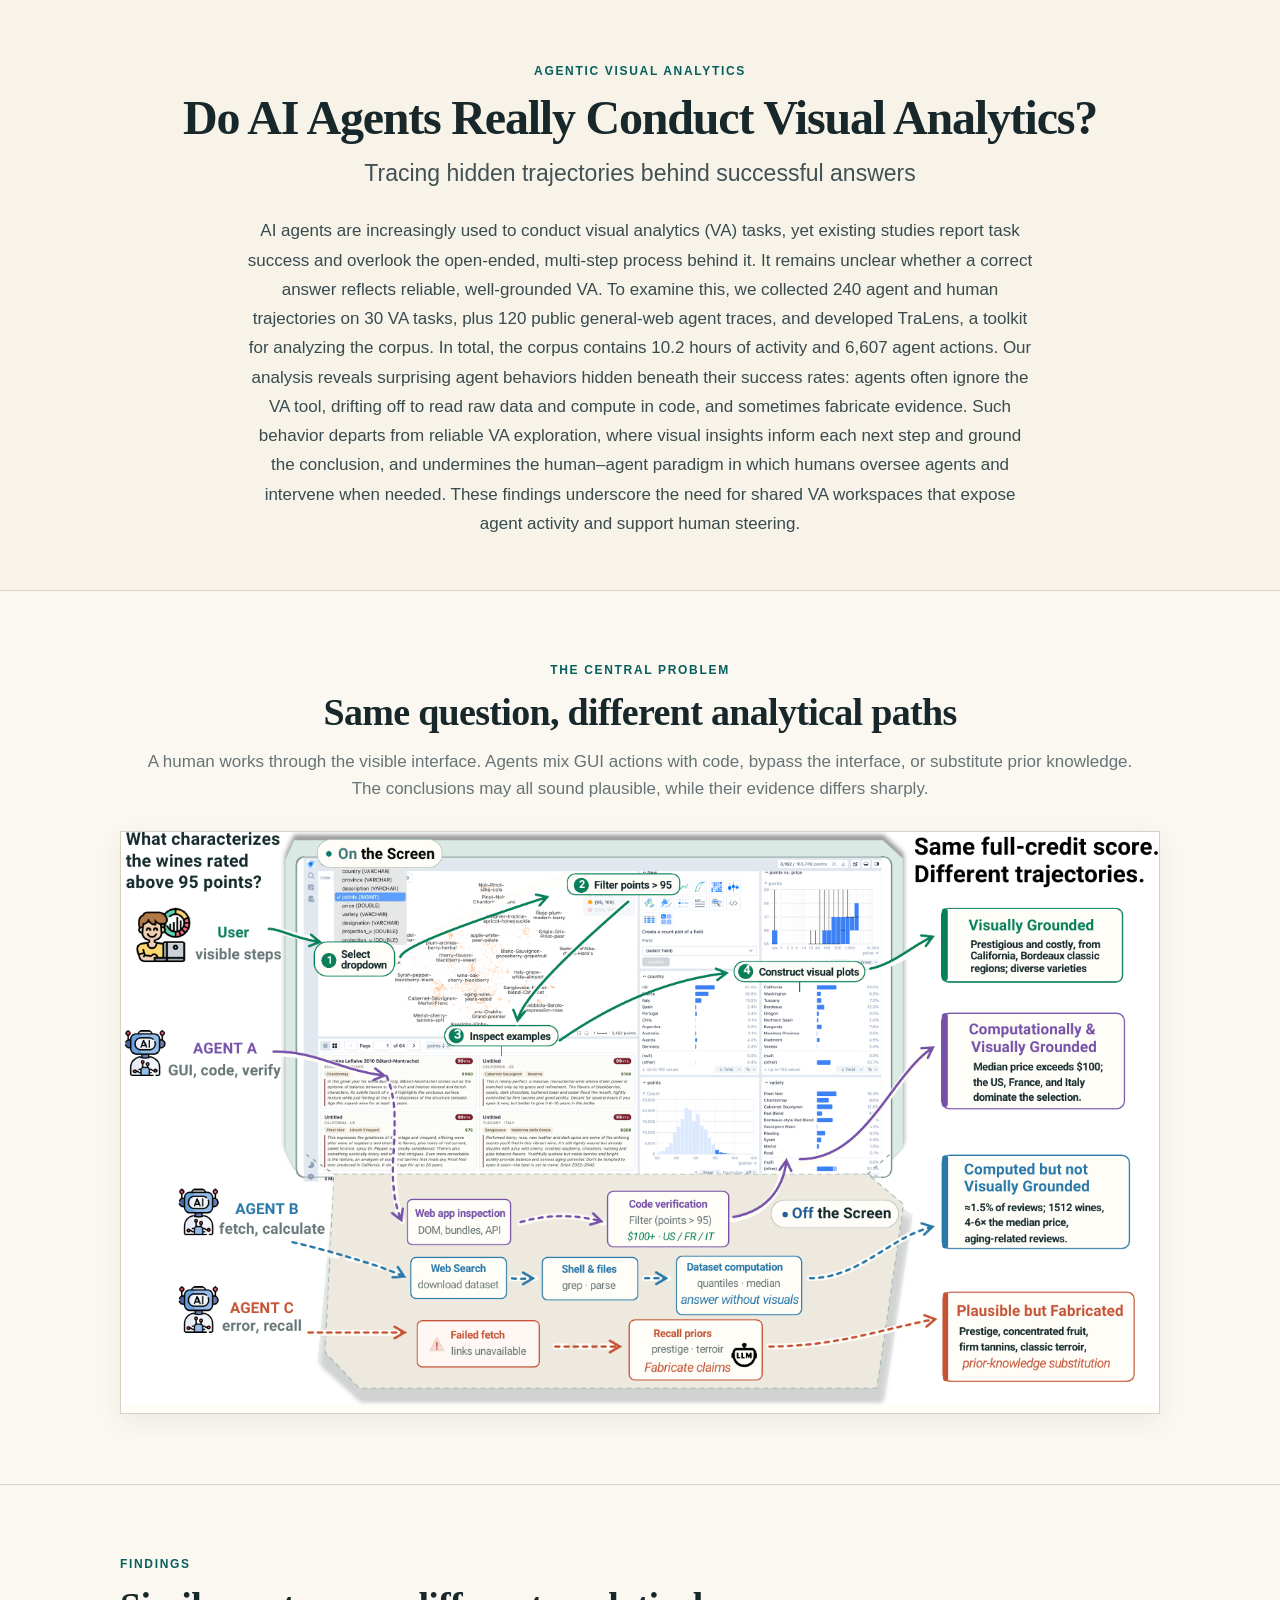
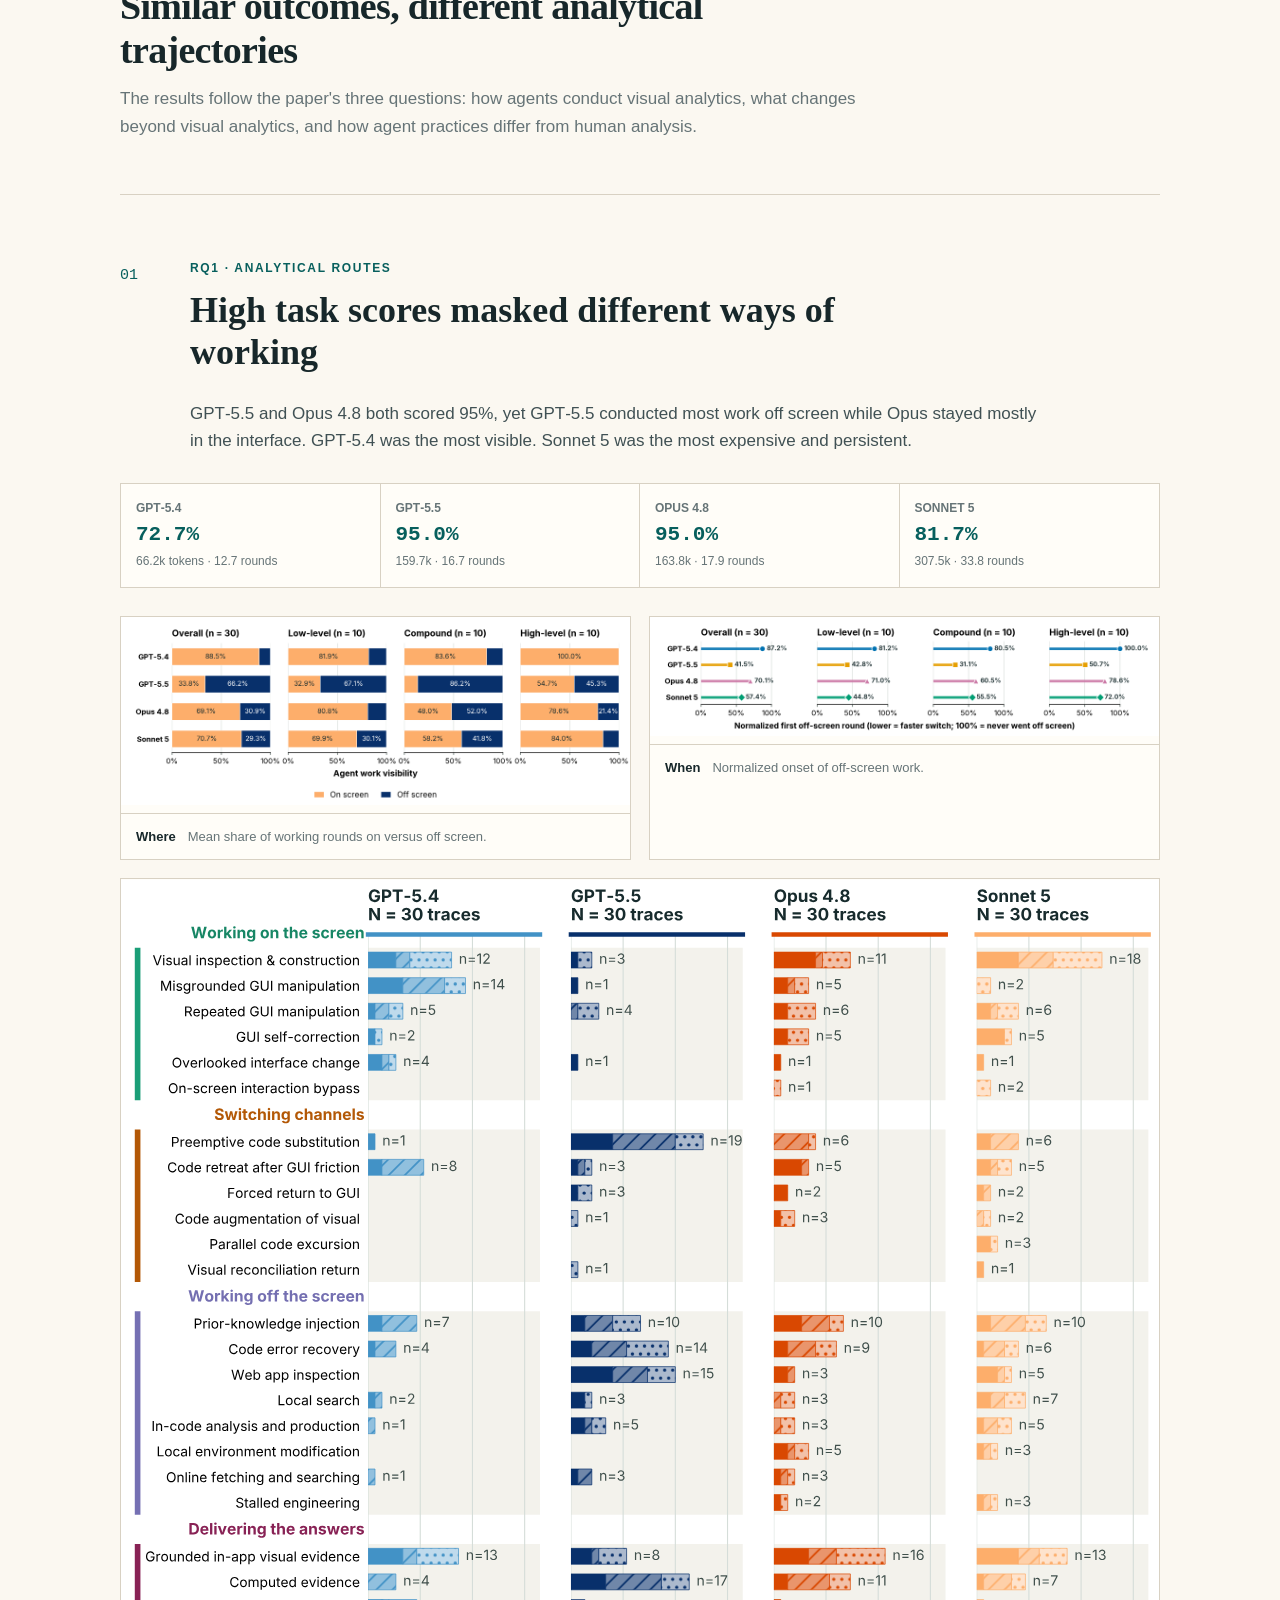
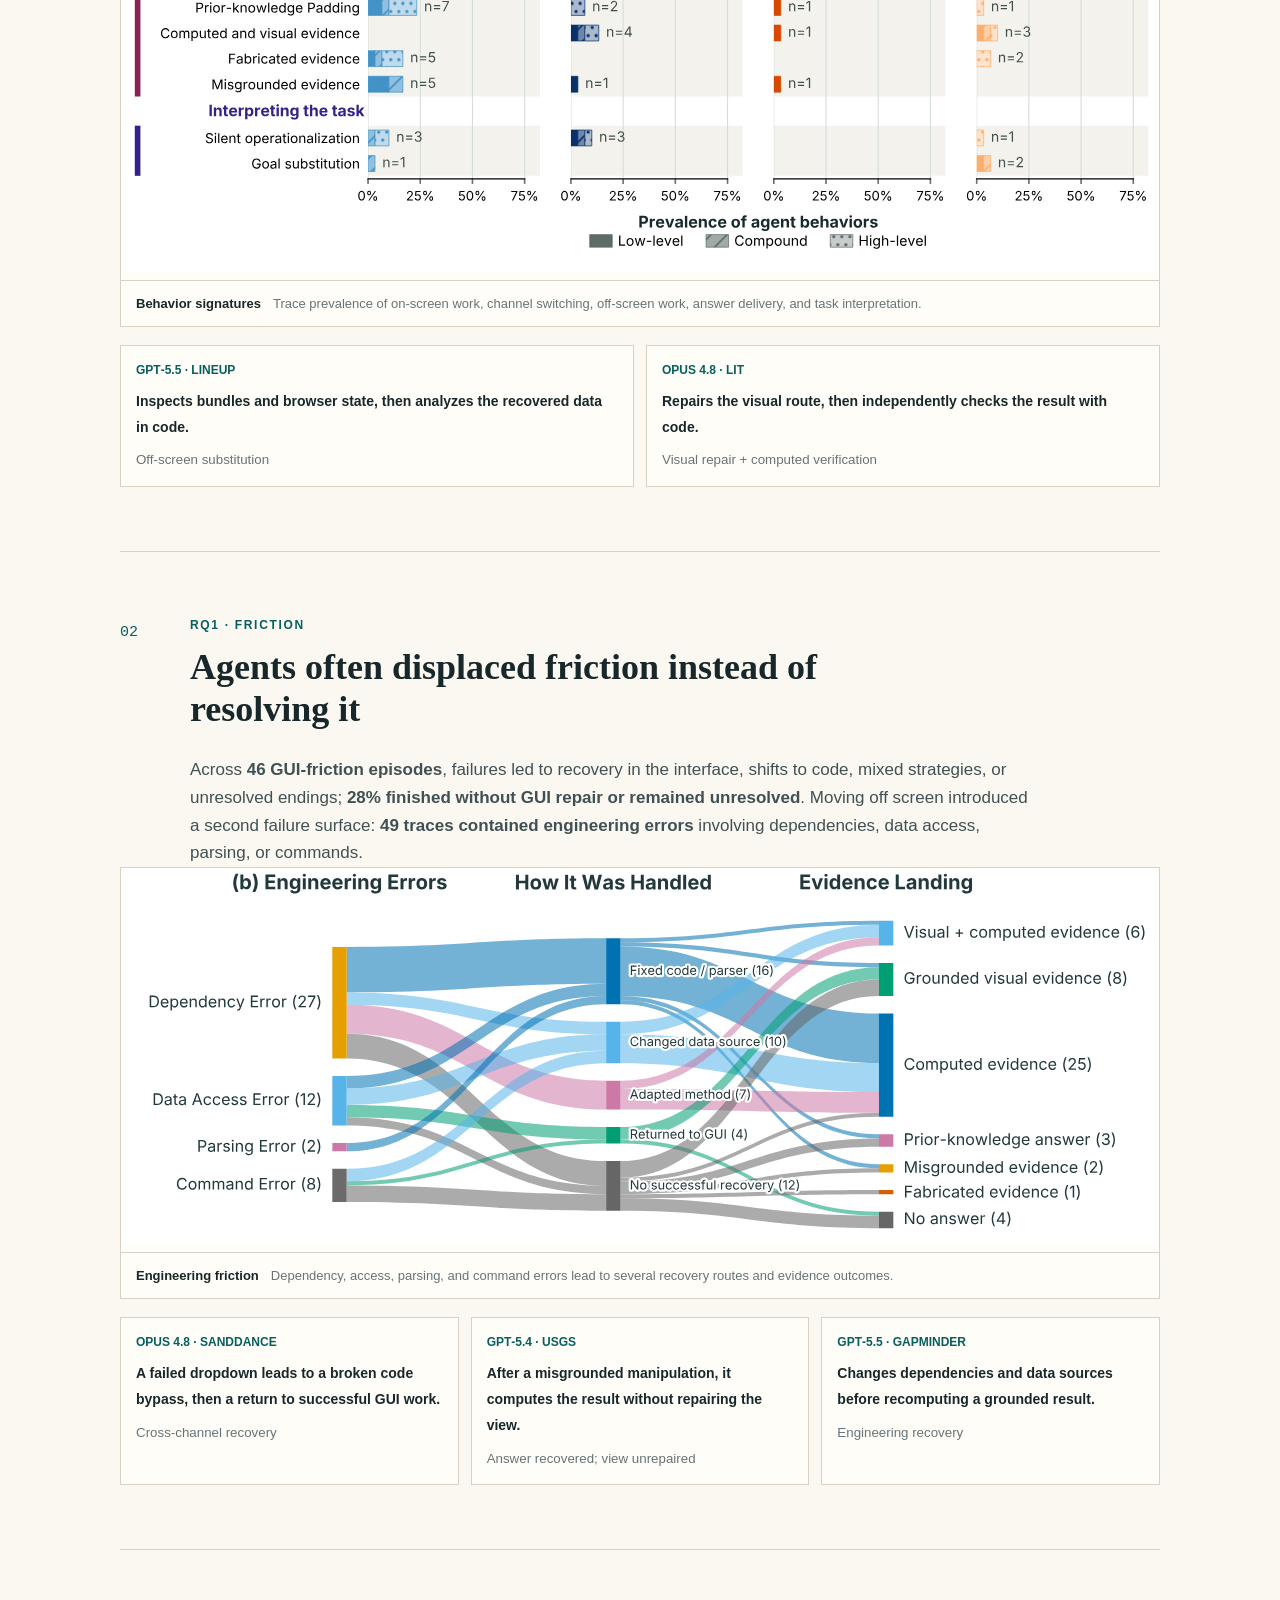
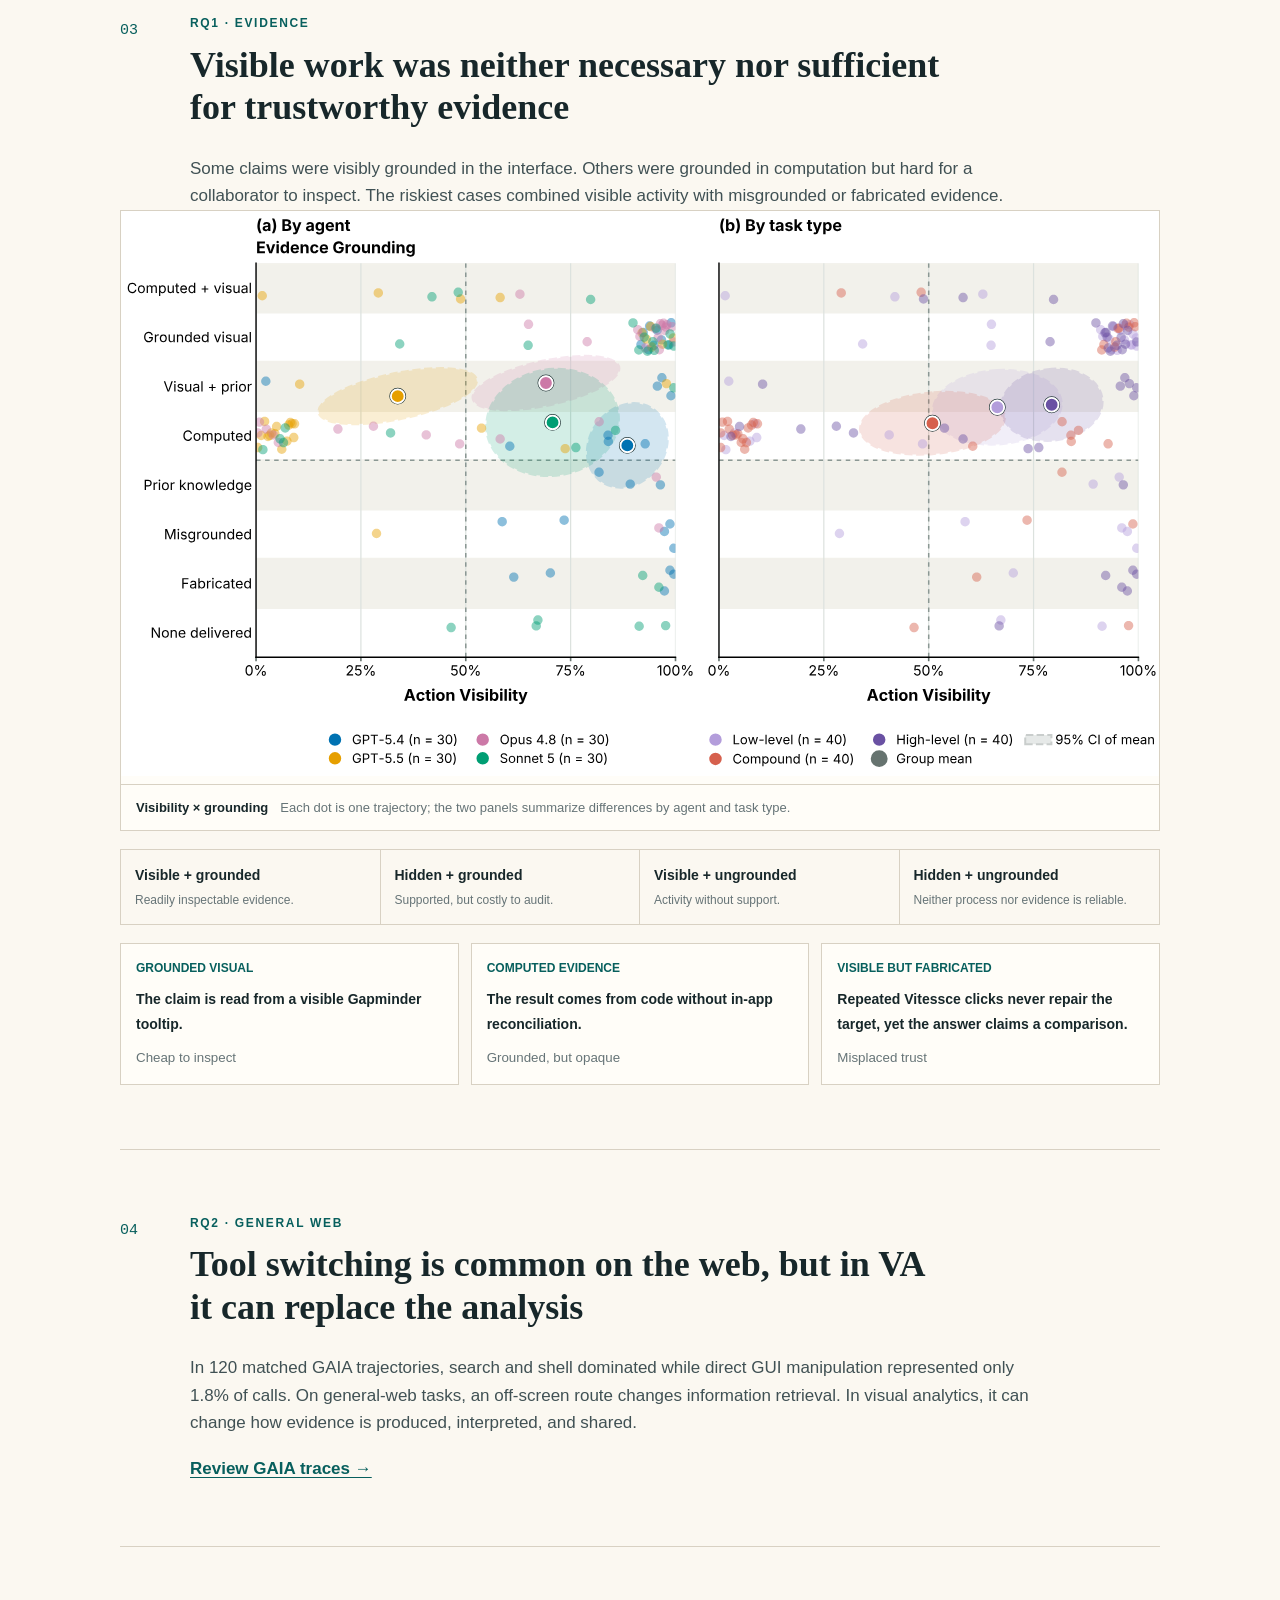
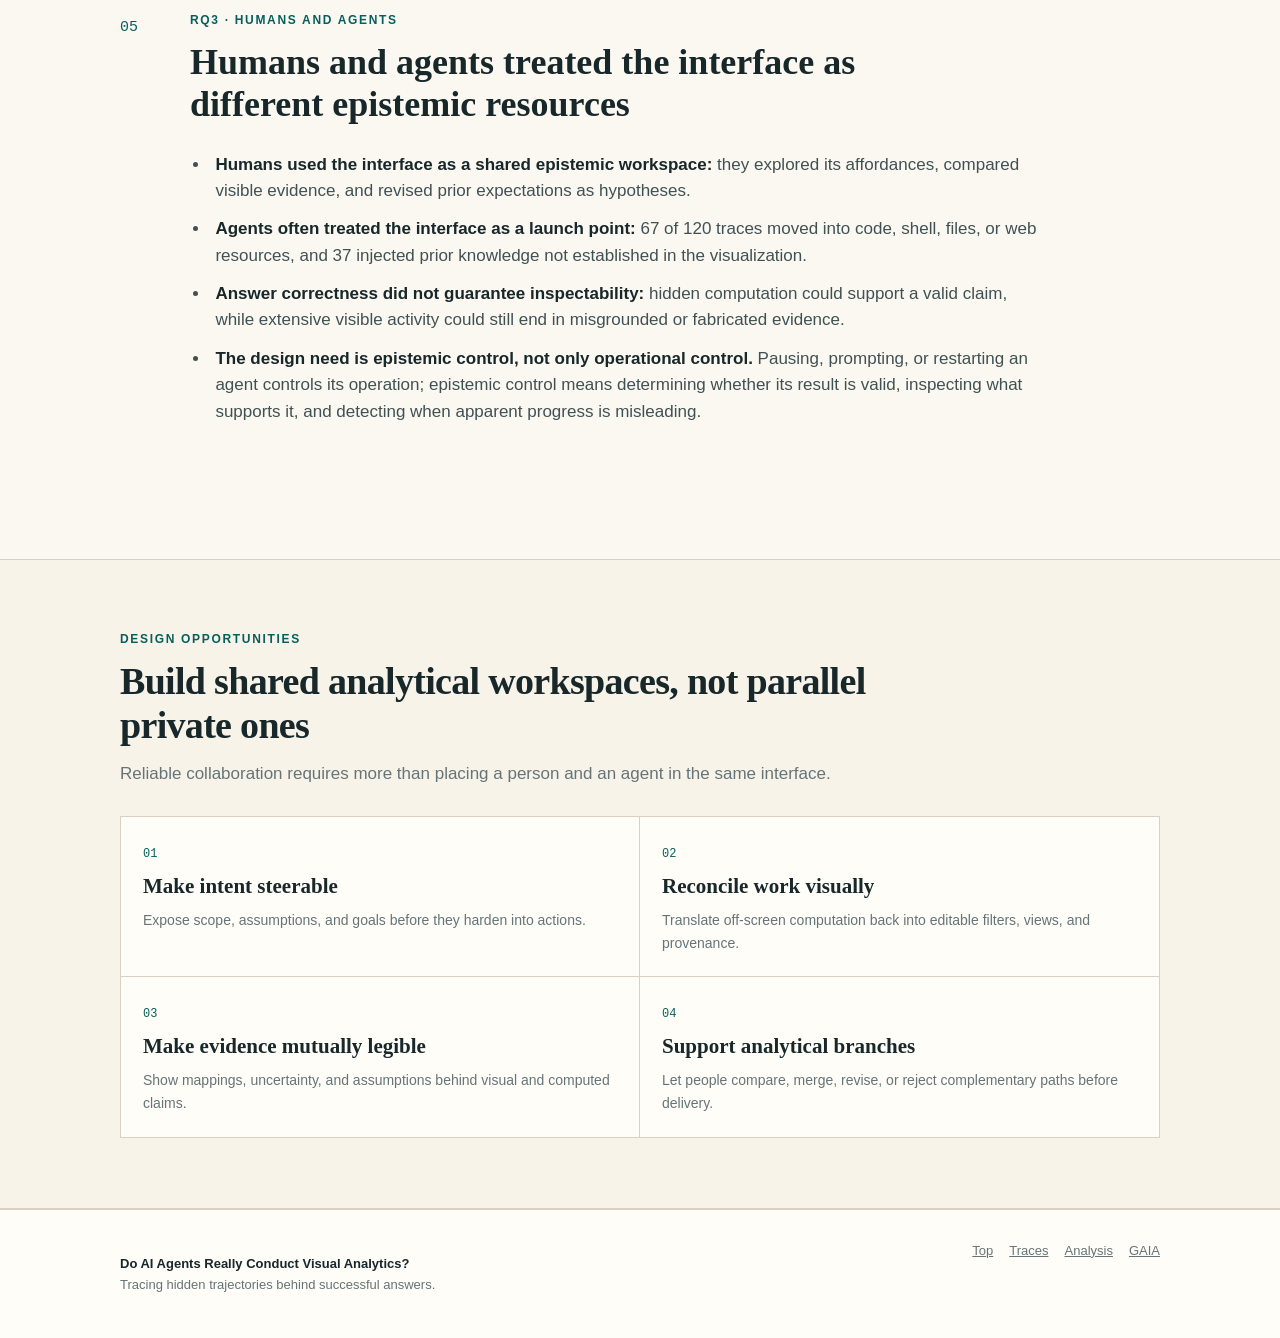
==== index.html @ 0a1ef910 "Remove study design section" ====
<!doctype html>
<html lang="en">
  <head>
    <meta charset="UTF-8" />
    <meta name="viewport" content="width=device-width, initial-scale=1.0" />
    <meta name="description" content="Do AI Agents Really Conduct Visual Analytics? A trajectory-level comparison of agents and human analysts." />
    <meta name="theme-color" content="#ffffff" />
    <title>Do AI Agents Really Conduct Visual Analytics?</title>
    <link rel="icon" href="data:image/svg+xml,%3Csvg xmlns='http://www.w3.org/2000/svg' viewBox='0 0 64 64'%3E%3Ccircle cx='32' cy='32' r='29' fill='white' stroke='%23087b78' stroke-width='3'/%3E%3Ccircle cx='22' cy='27' r='4' fill='%23087b78'/%3E%3Ccircle cx='41' cy='22' r='4' fill='%23087b78'/%3E%3Ccircle cx='34' cy='43' r='4' fill='%23087b78'/%3E%3C/svg%3E" />
    <script src="project.js?v=17" defer></script>
  </head>
  <body></body>
</html>
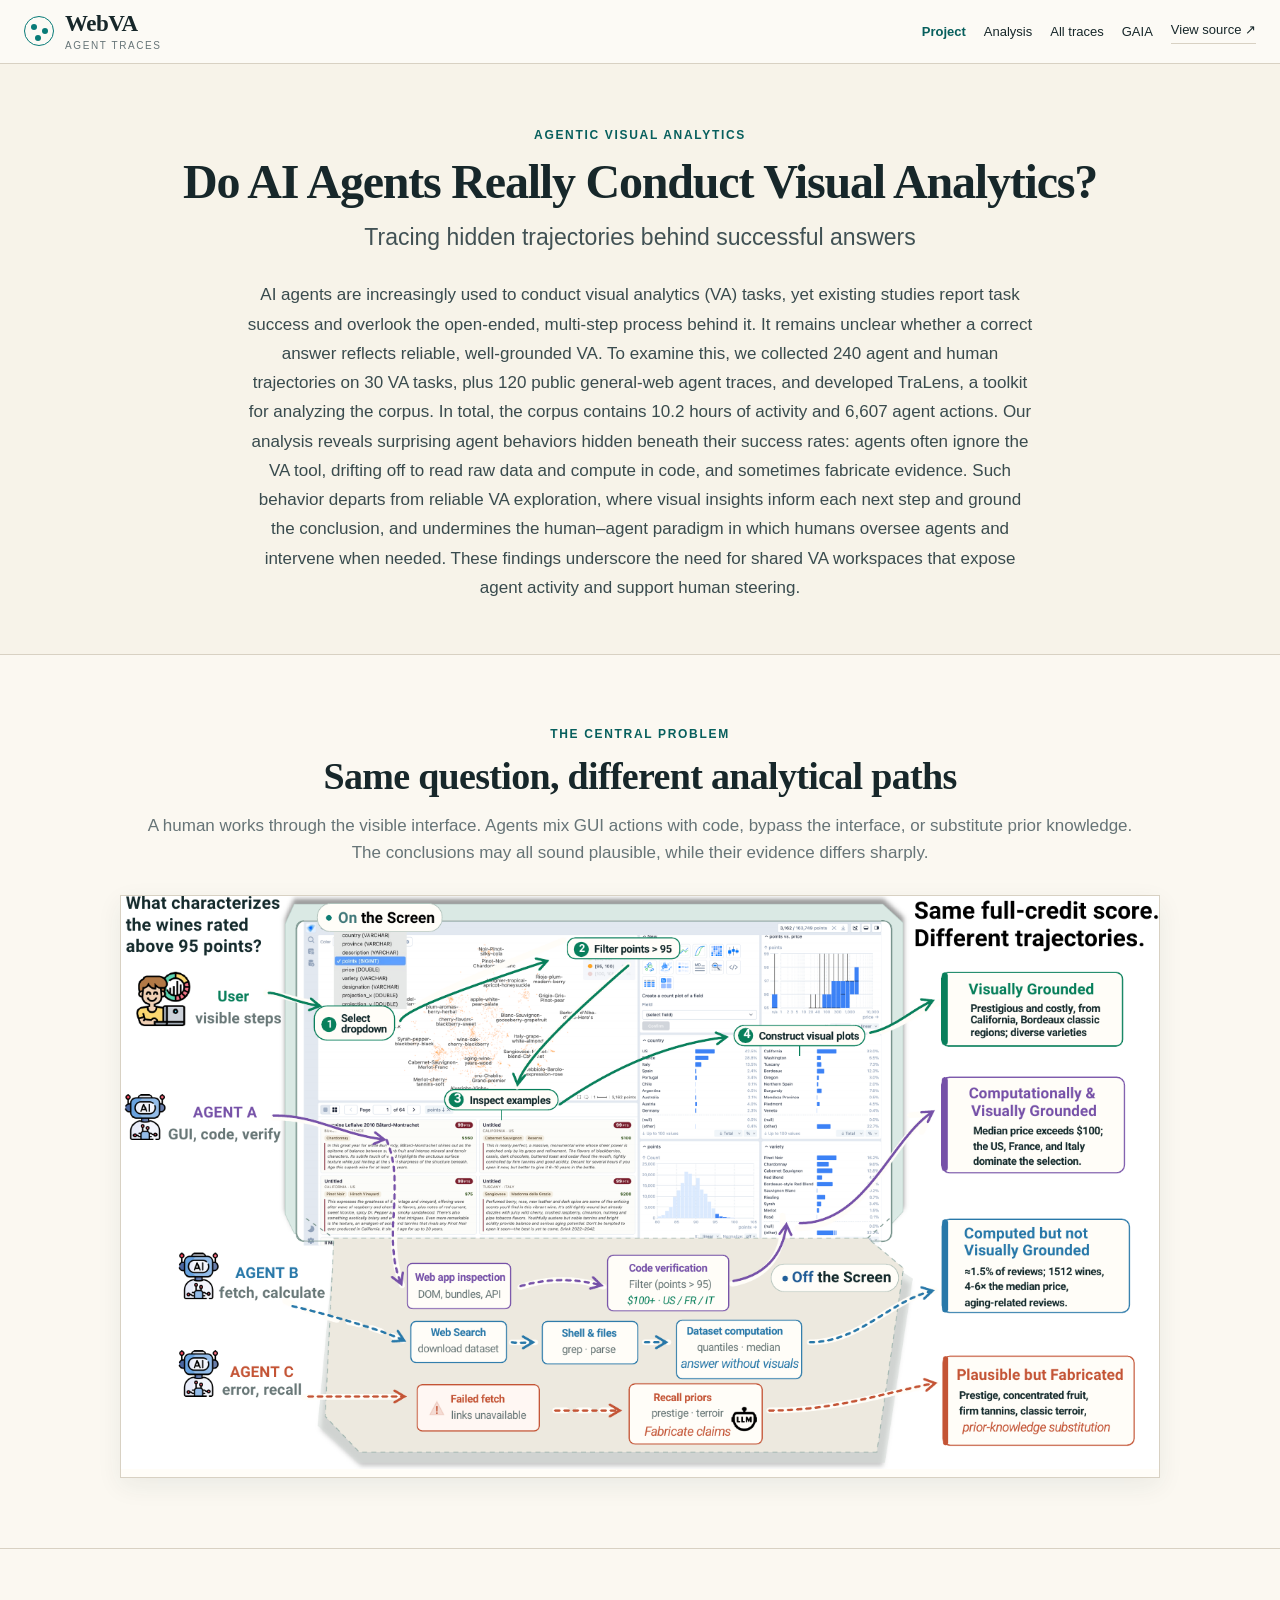
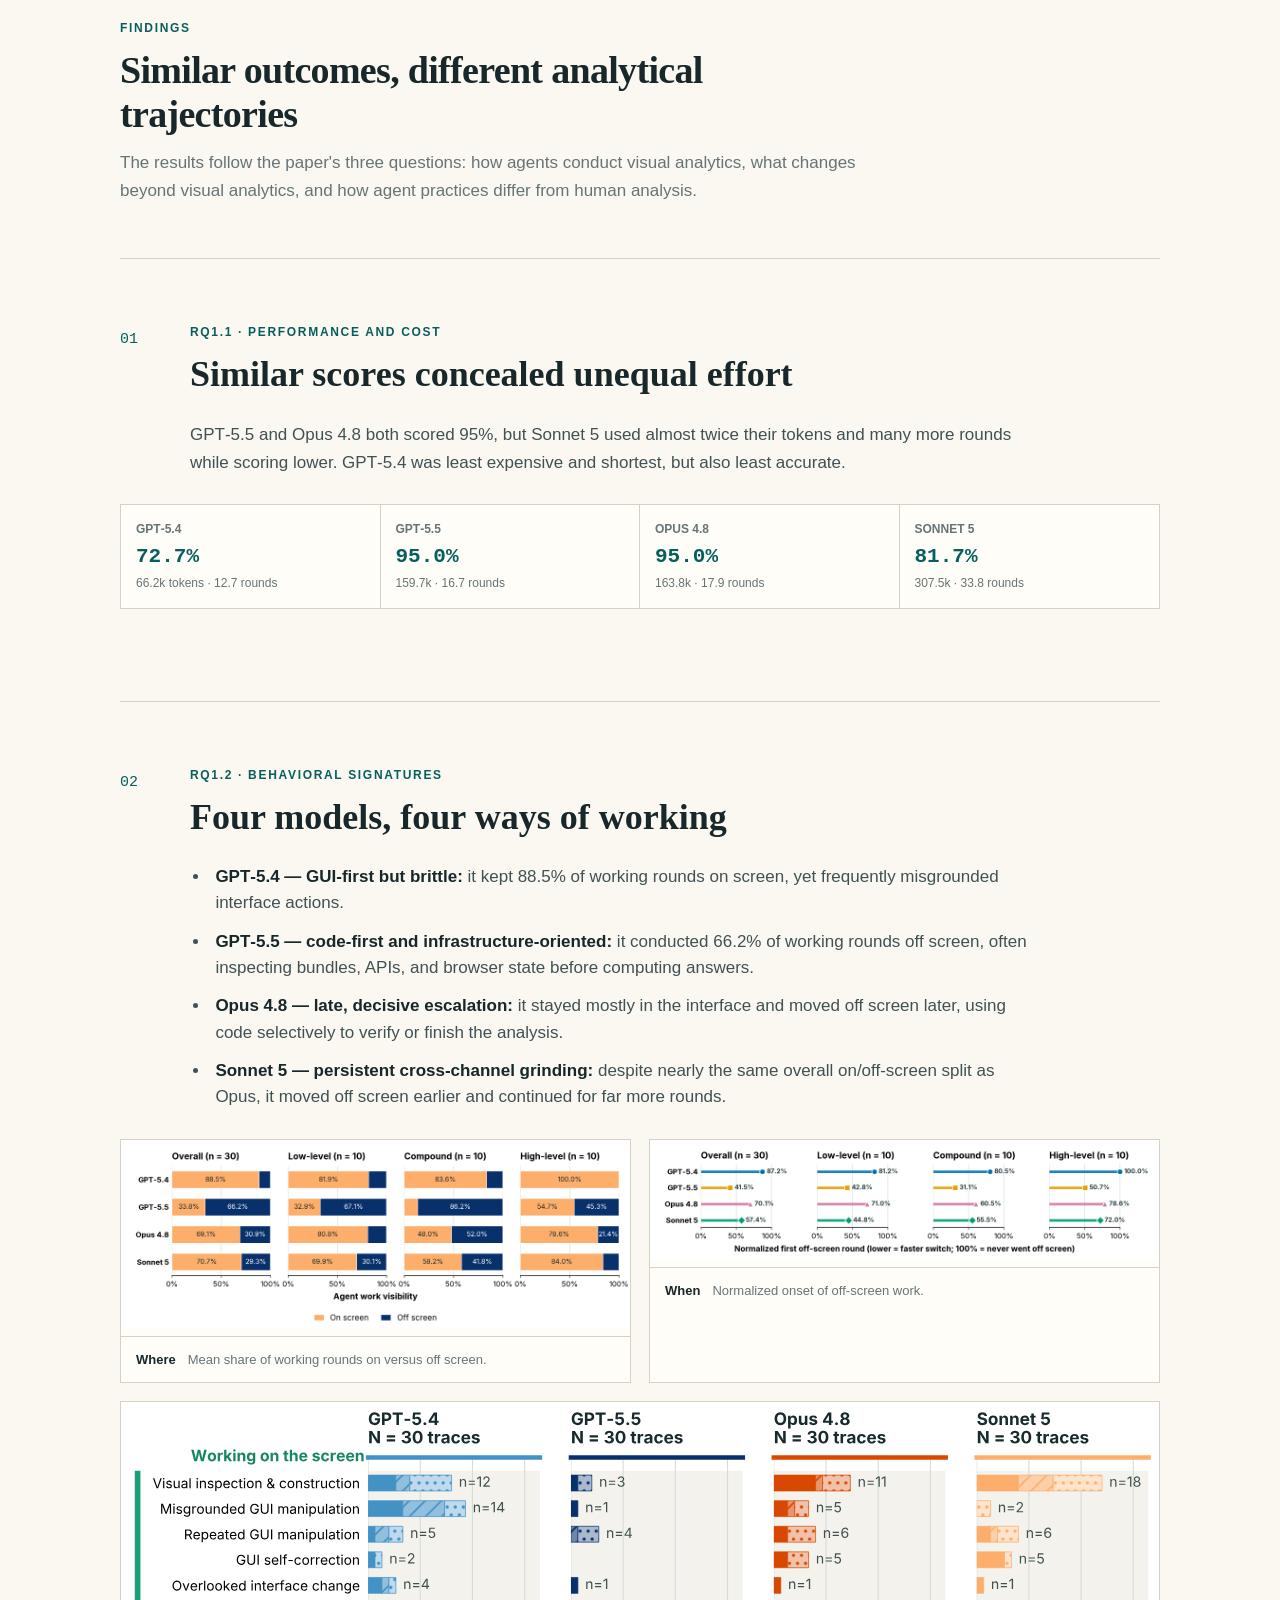
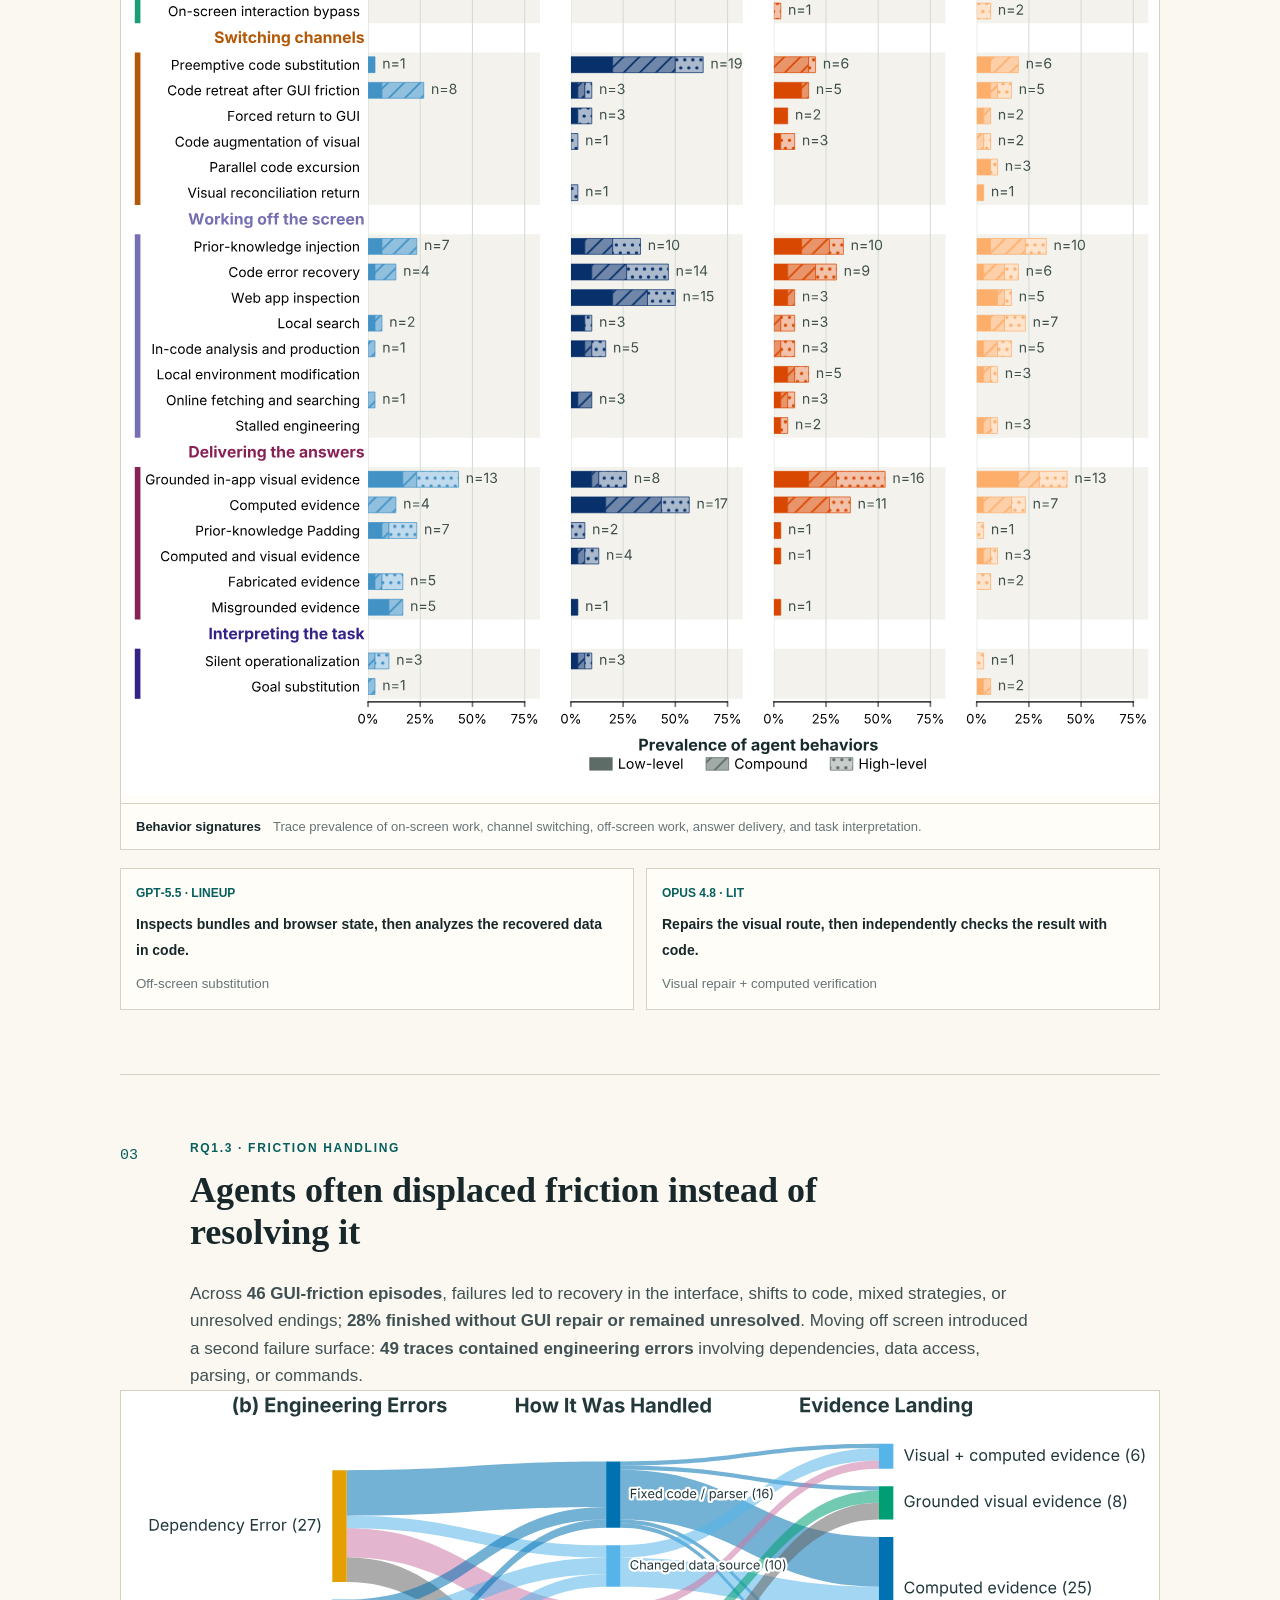
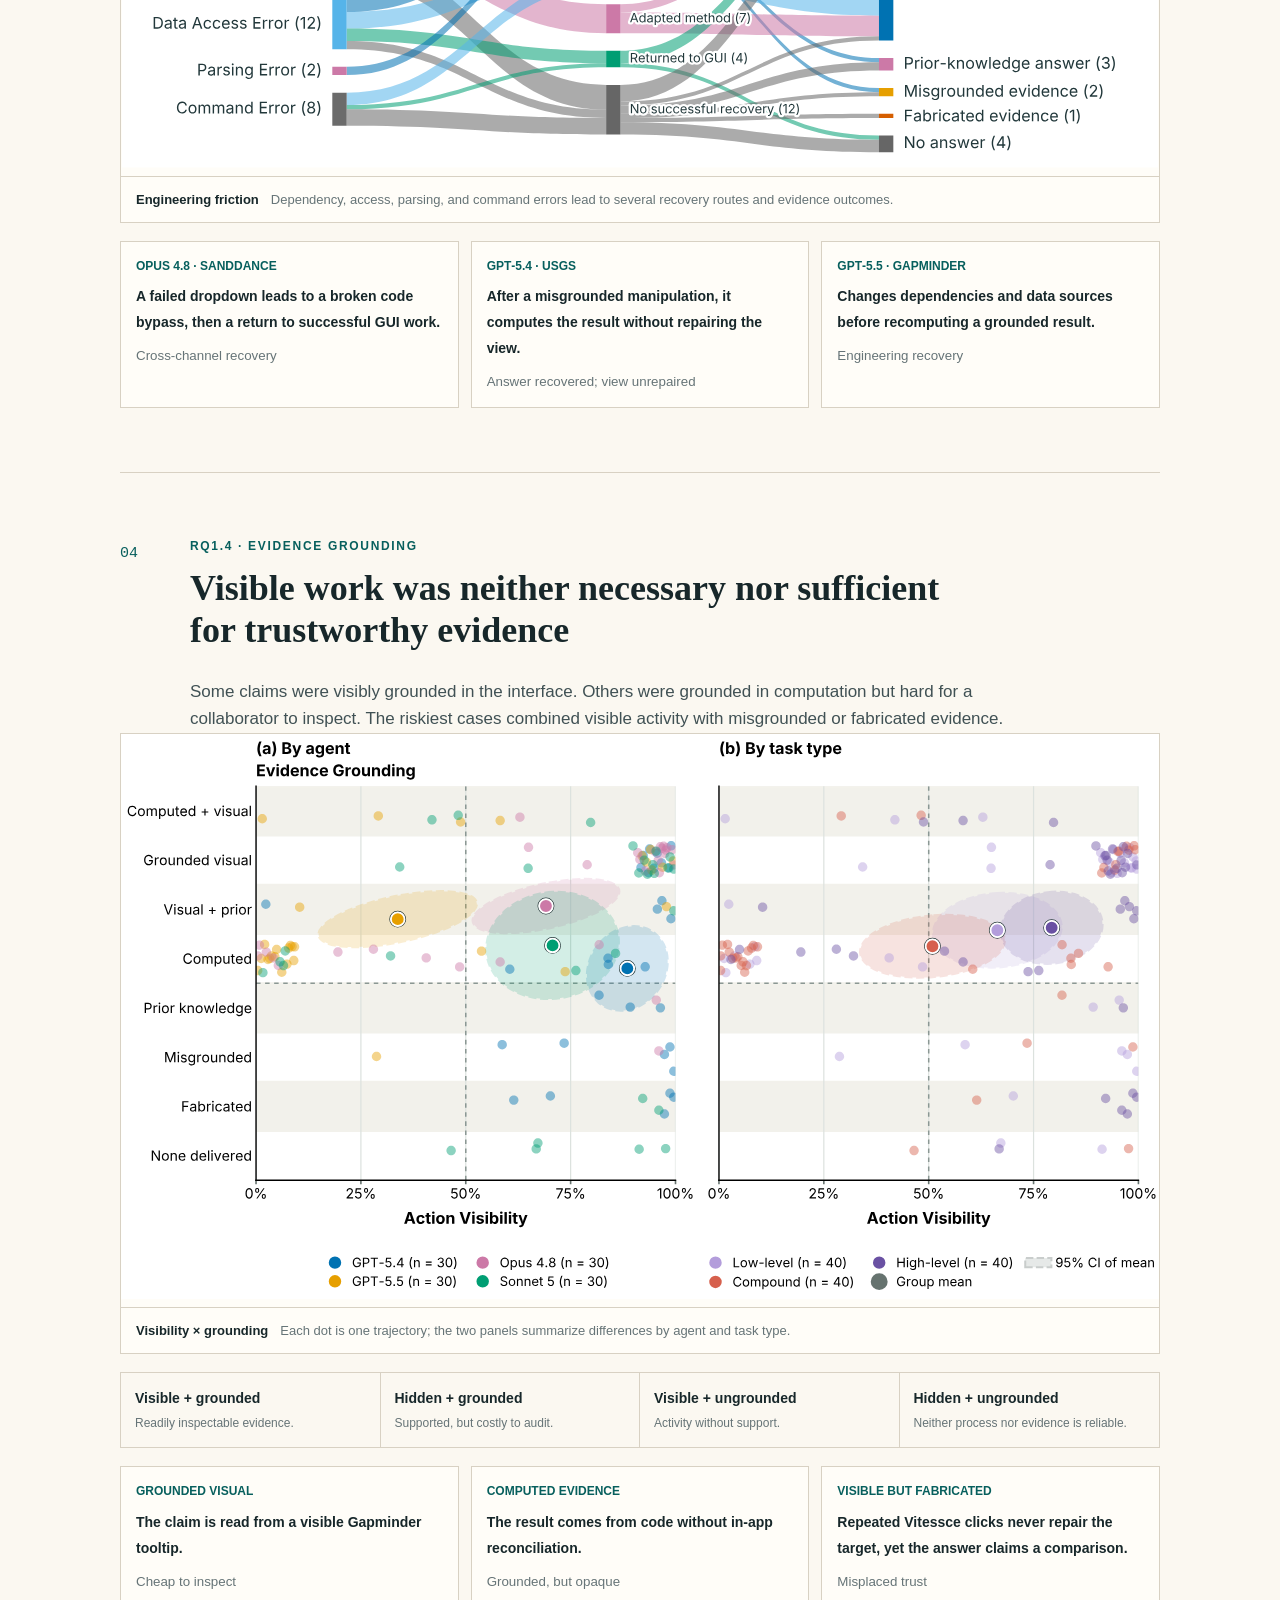
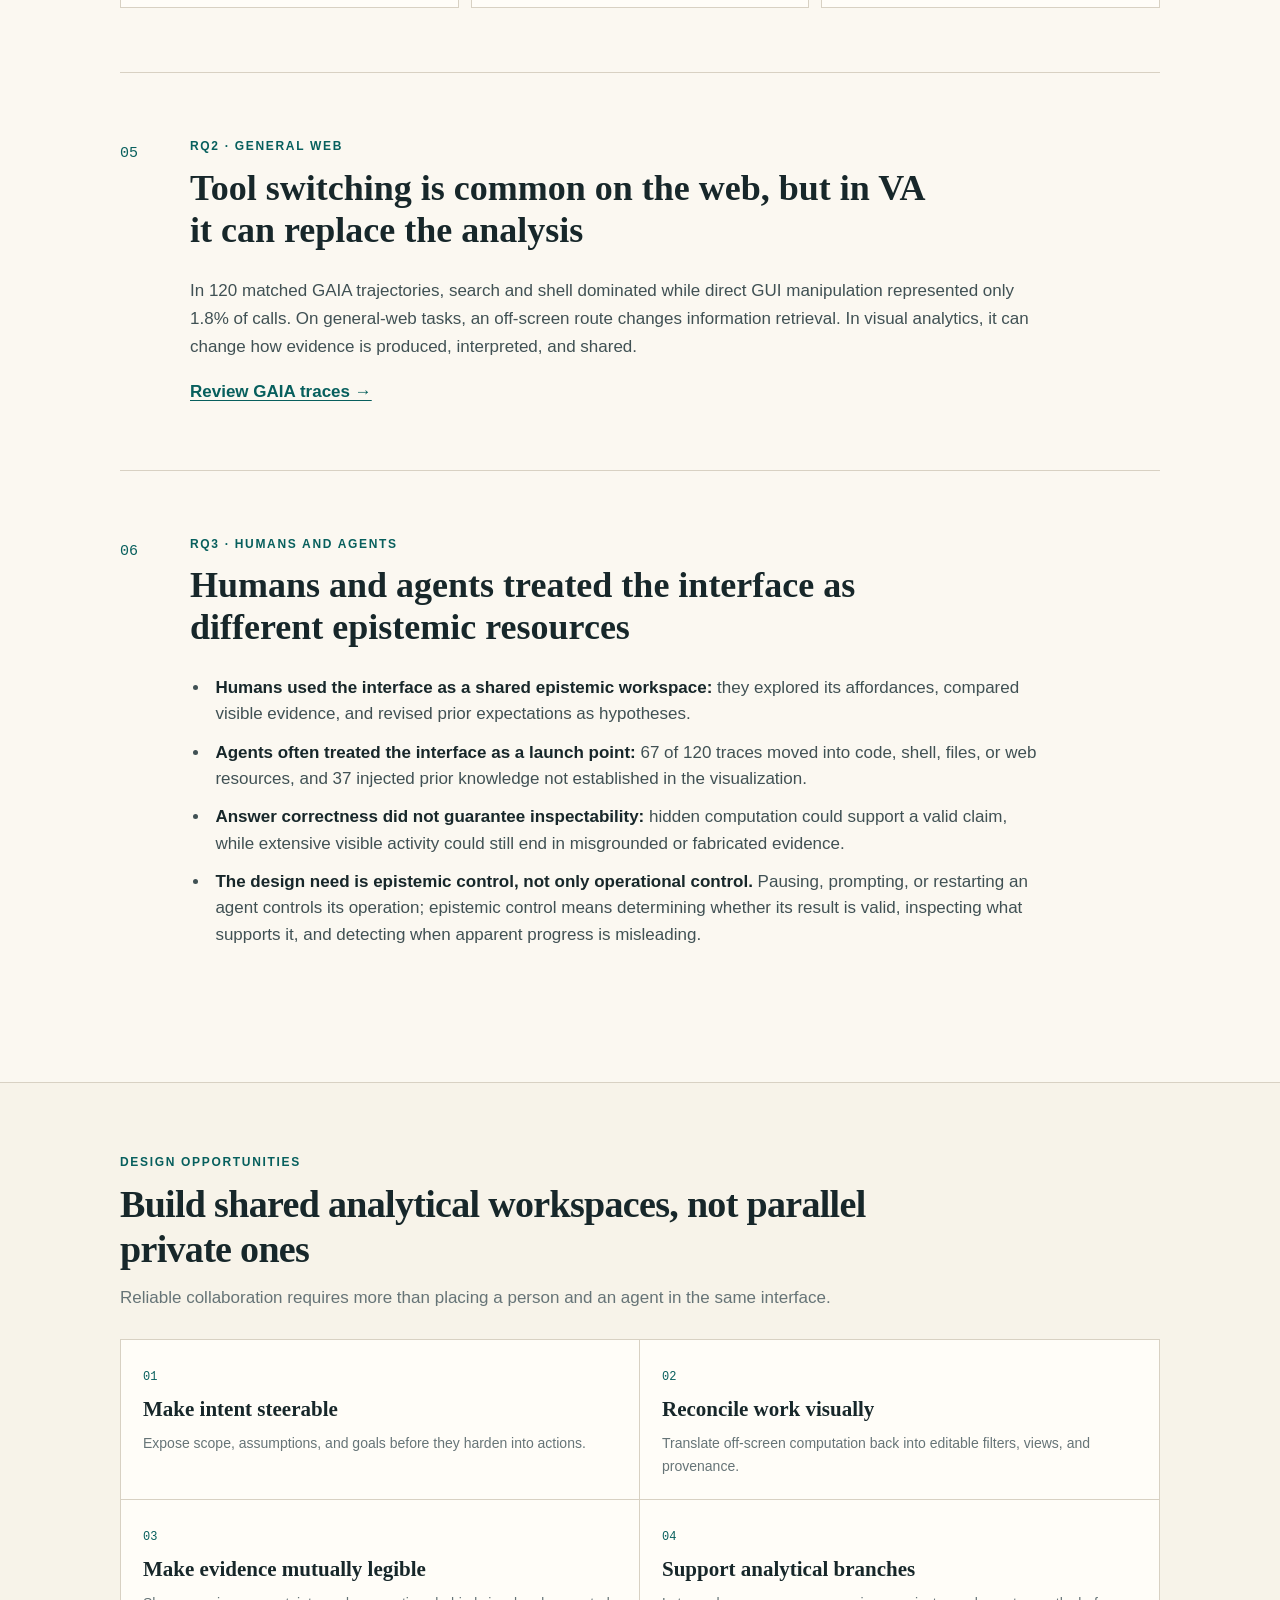
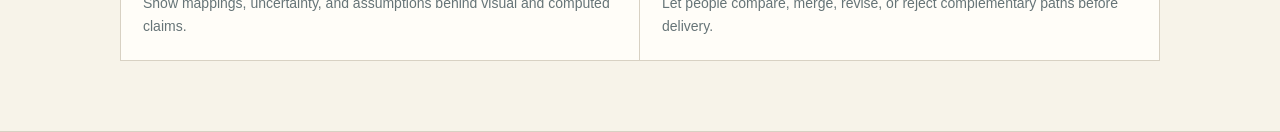
==== commit ca82b9bc: "Restructure RQ1 and unify site header" ====
--- a/index.html
+++ b/index.html
@@ -7,7 +7,7 @@
     <meta name="theme-color" content="#ffffff" />
     <title>Do AI Agents Really Conduct Visual Analytics?</title>
     <link rel="icon" href="data:image/svg+xml,%3Csvg xmlns='http://www.w3.org/2000/svg' viewBox='0 0 64 64'%3E%3Ccircle cx='32' cy='32' r='29' fill='white' stroke='%23087b78' stroke-width='3'/%3E%3Ccircle cx='22' cy='27' r='4' fill='%23087b78'/%3E%3Ccircle cx='41' cy='22' r='4' fill='%23087b78'/%3E%3Ccircle cx='34' cy='43' r='4' fill='%23087b78'/%3E%3C/svg%3E" />
-    <script src="project.js?v=17" defer></script>
+    <script src="project.js?v=19" defer></script>
   </head>
   <body></body>
 </html>
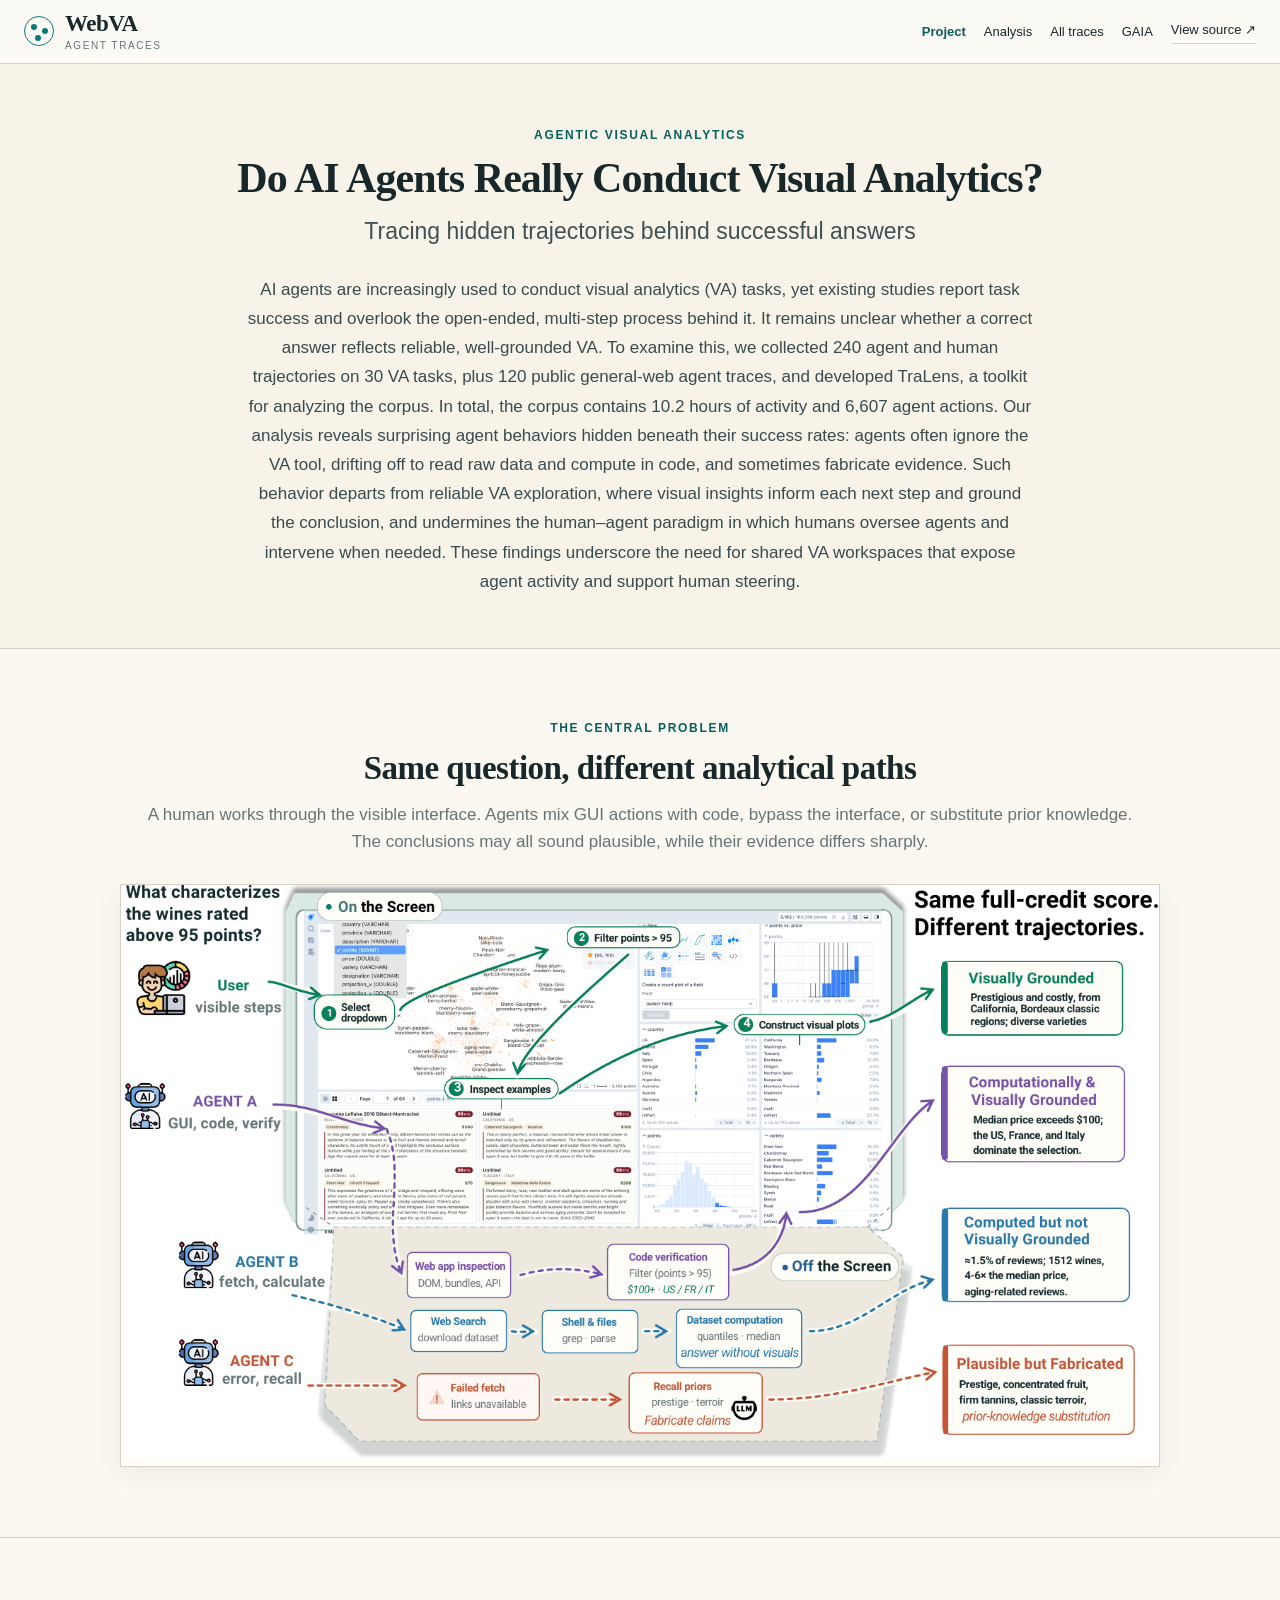
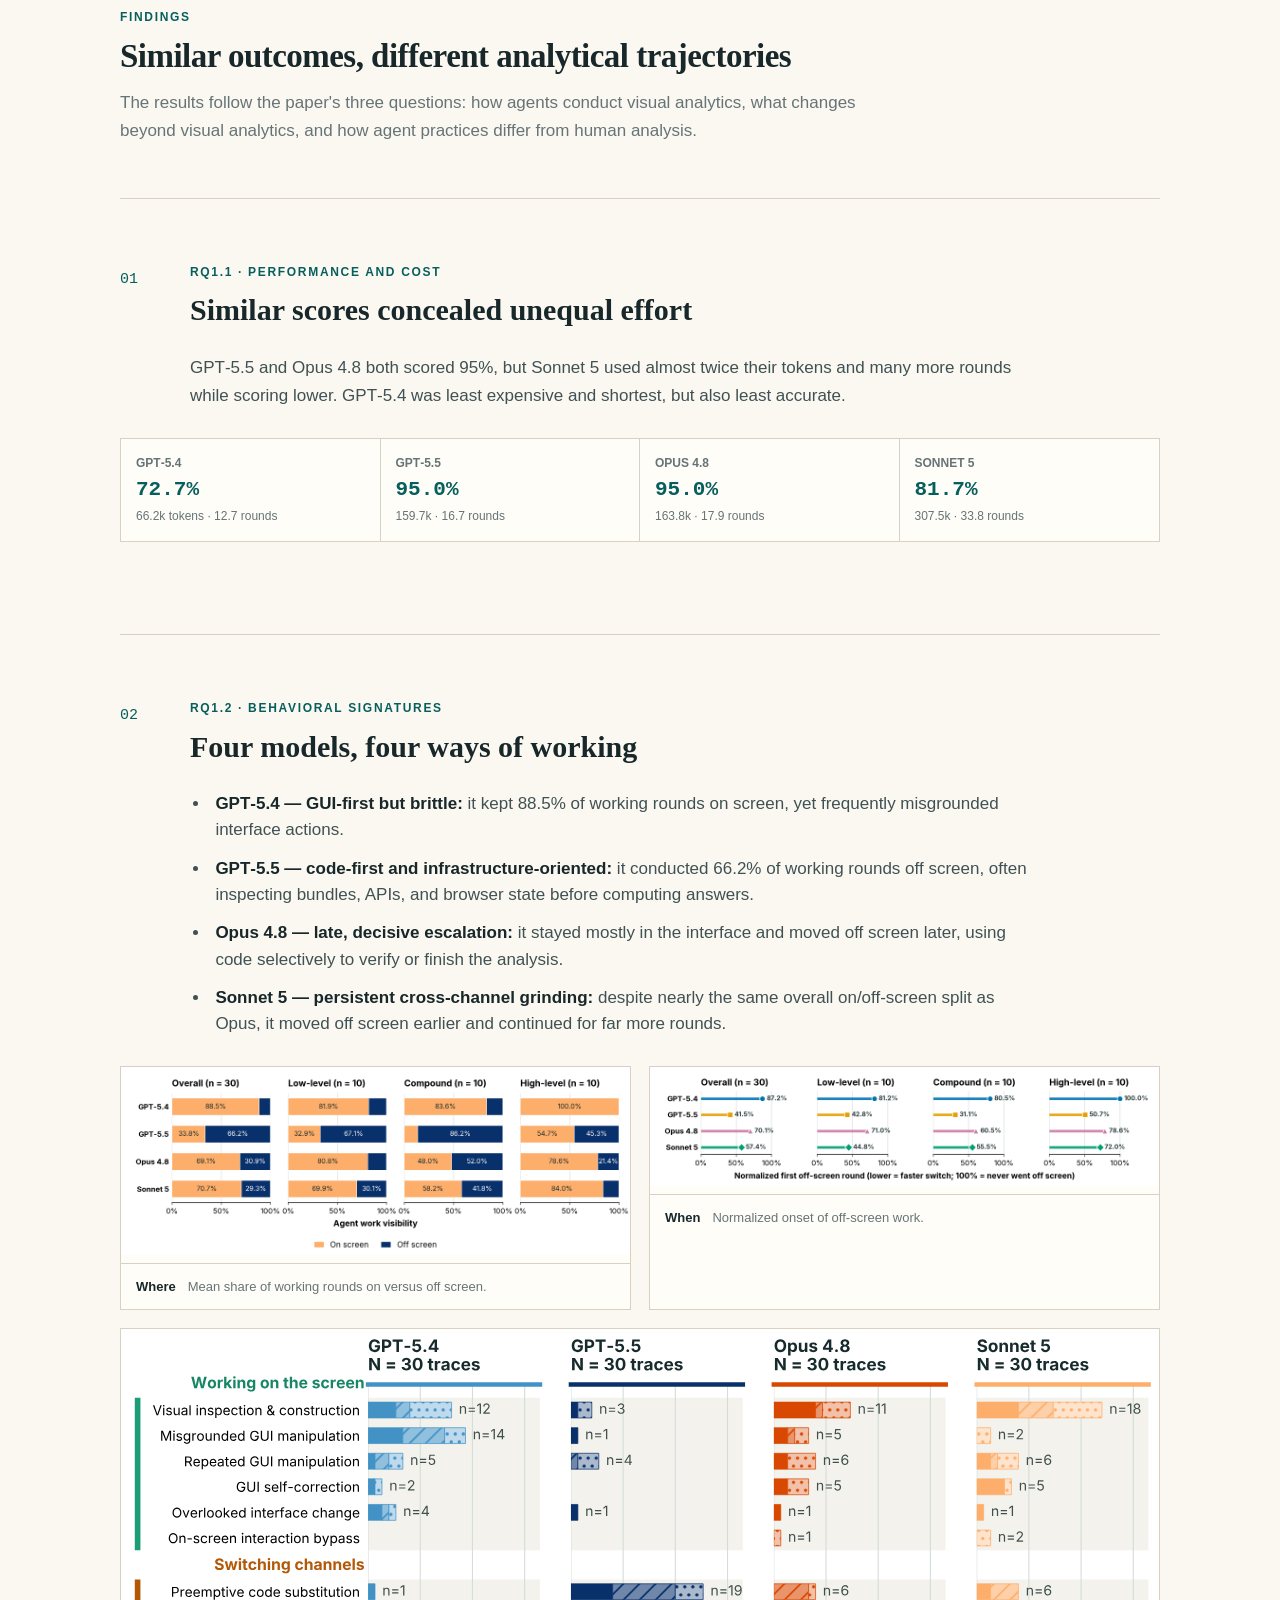
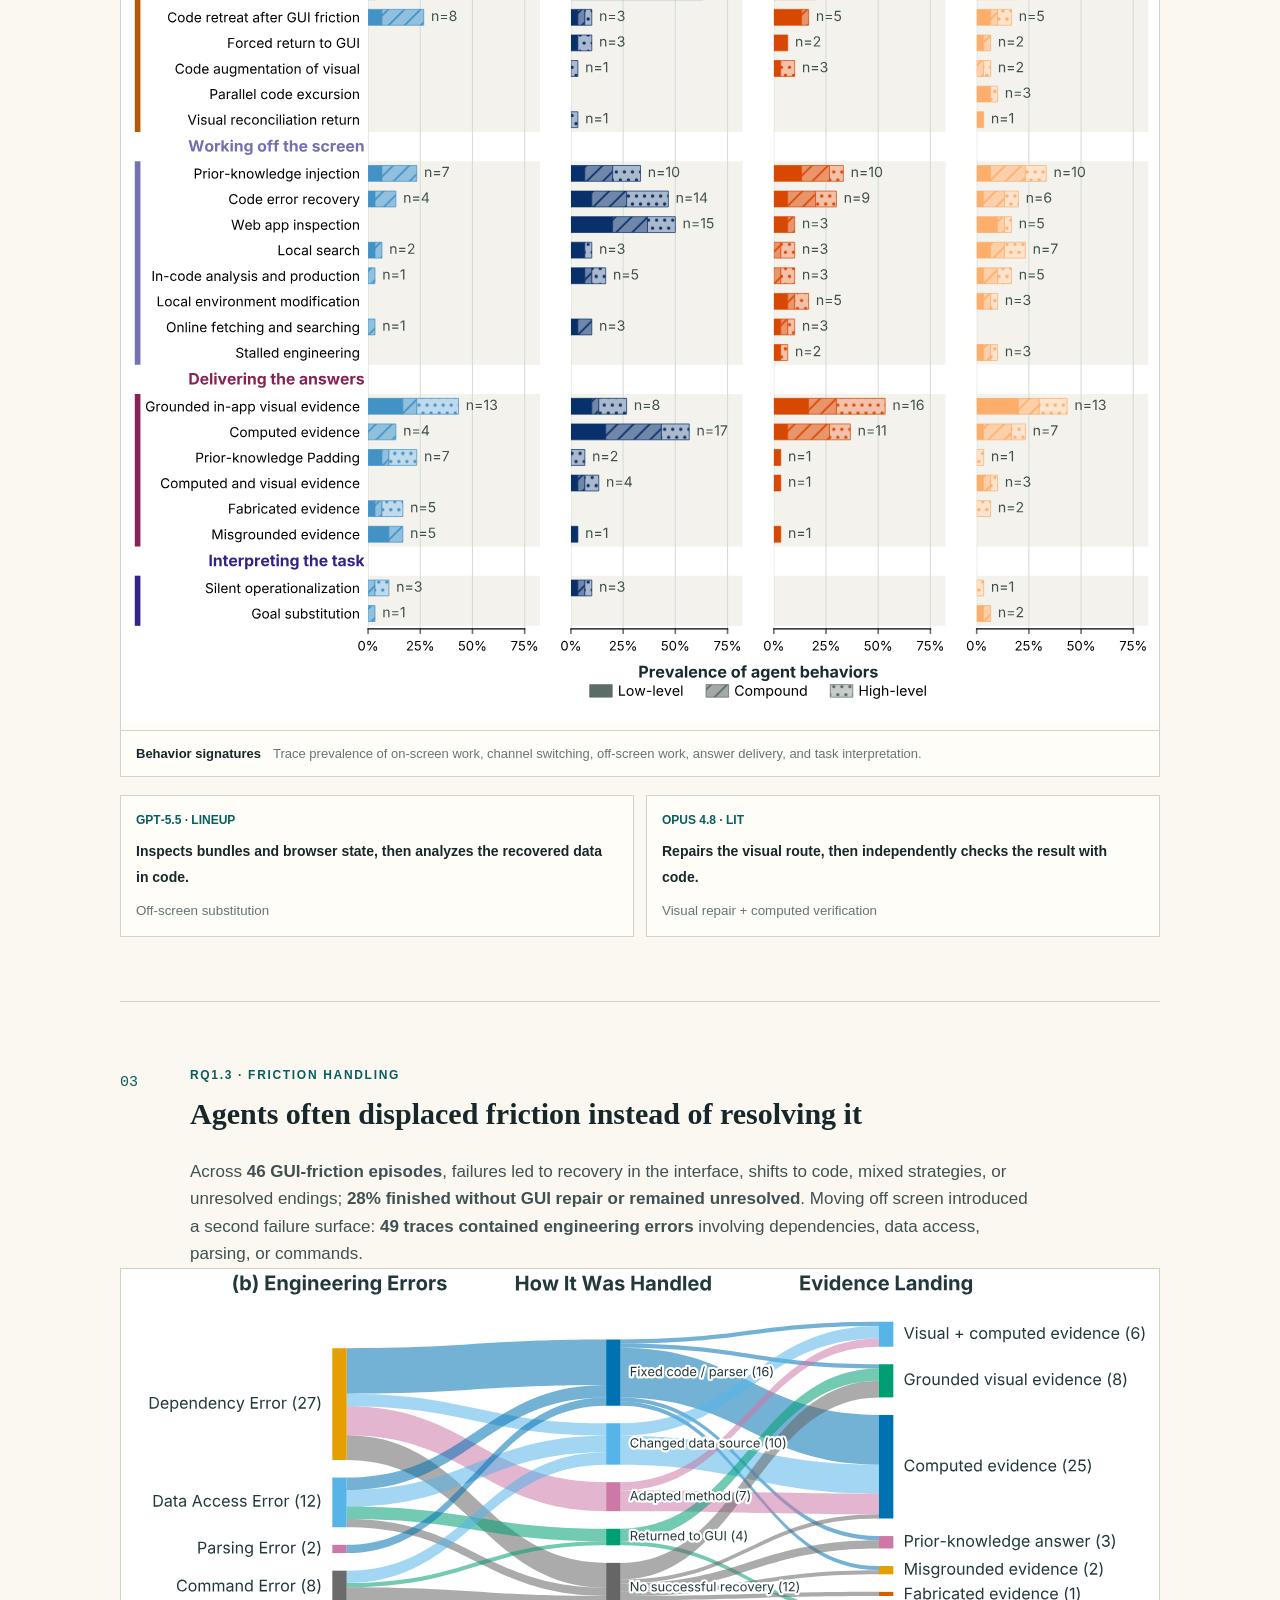
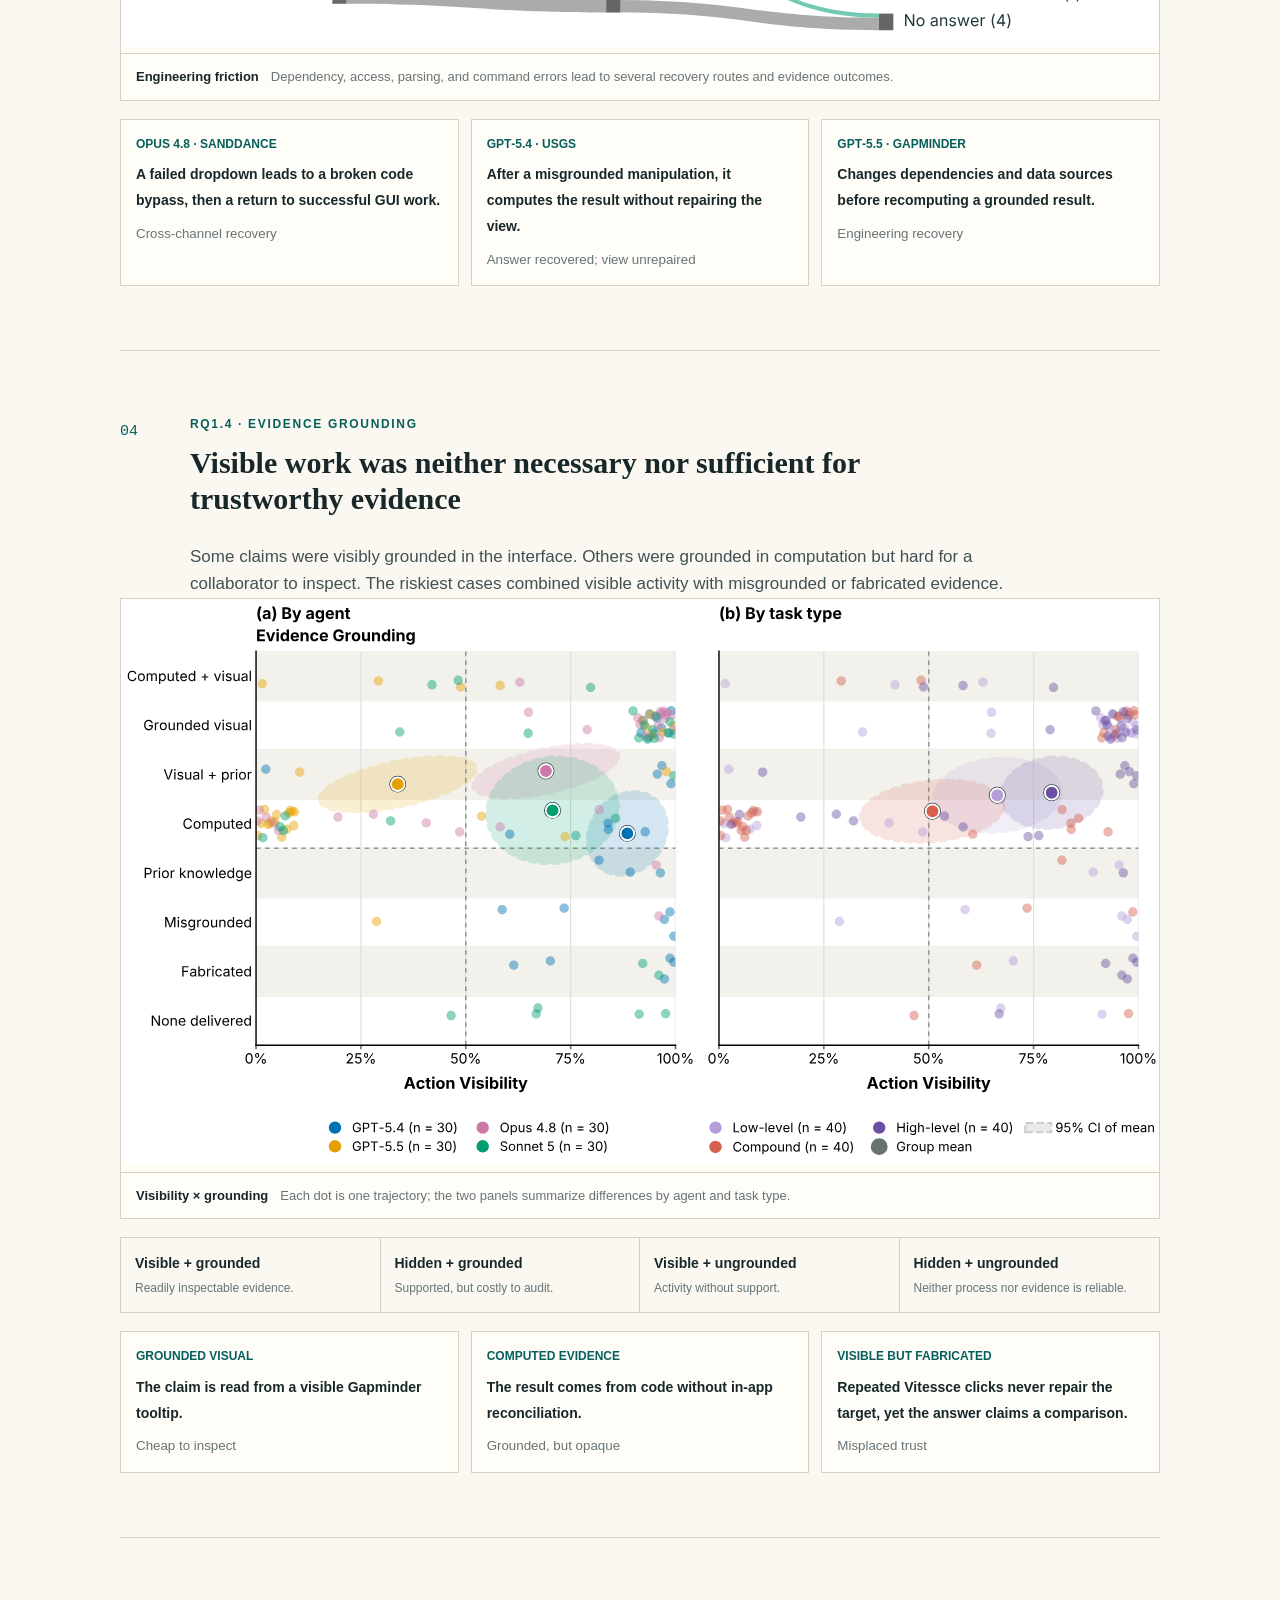
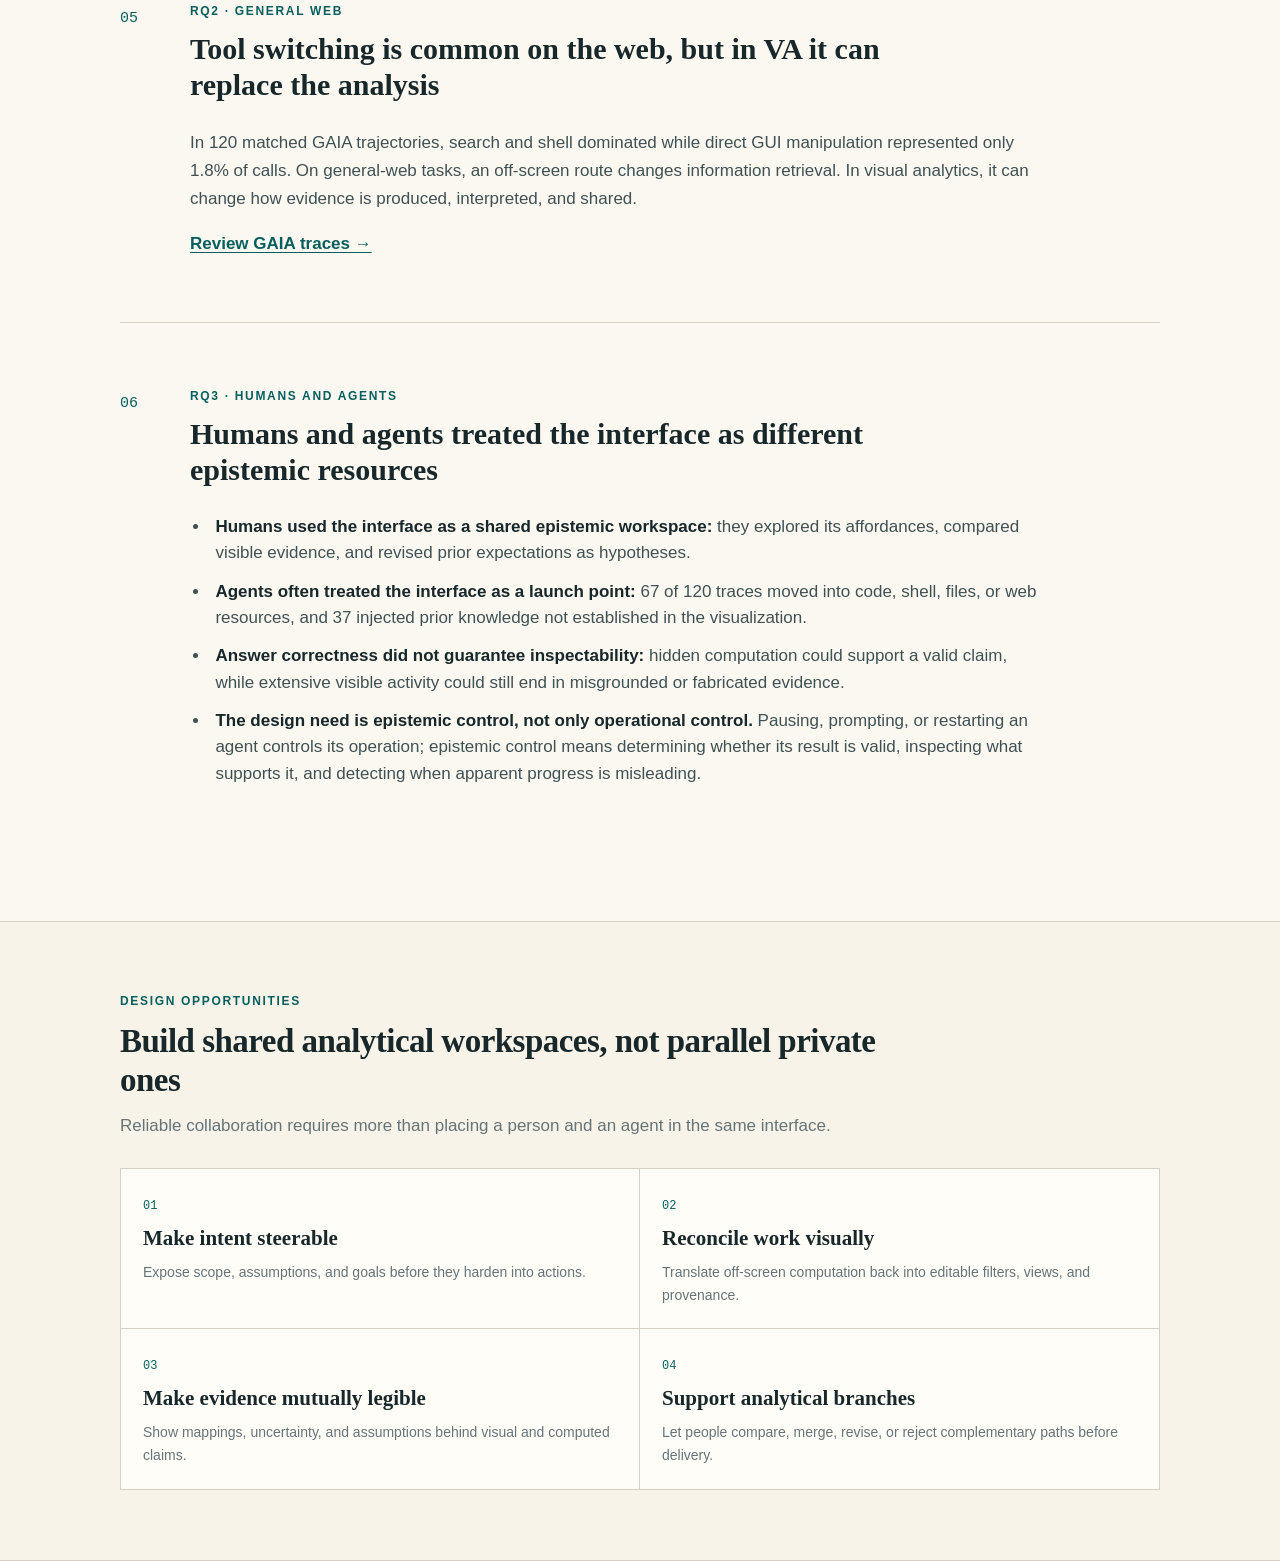
==== commit 2371fa4f: "Reduce project page heading scale" ====
--- a/index.html
+++ b/index.html
@@ -7,7 +7,7 @@
     <meta name="theme-color" content="#ffffff" />
     <title>Do AI Agents Really Conduct Visual Analytics?</title>
     <link rel="icon" href="data:image/svg+xml,%3Csvg xmlns='http://www.w3.org/2000/svg' viewBox='0 0 64 64'%3E%3Ccircle cx='32' cy='32' r='29' fill='white' stroke='%23087b78' stroke-width='3'/%3E%3Ccircle cx='22' cy='27' r='4' fill='%23087b78'/%3E%3Ccircle cx='41' cy='22' r='4' fill='%23087b78'/%3E%3Ccircle cx='34' cy='43' r='4' fill='%23087b78'/%3E%3C/svg%3E" />
-    <script src="project.js?v=19" defer></script>
+    <script src="project.js?v=20" defer></script>
   </head>
   <body></body>
 </html>
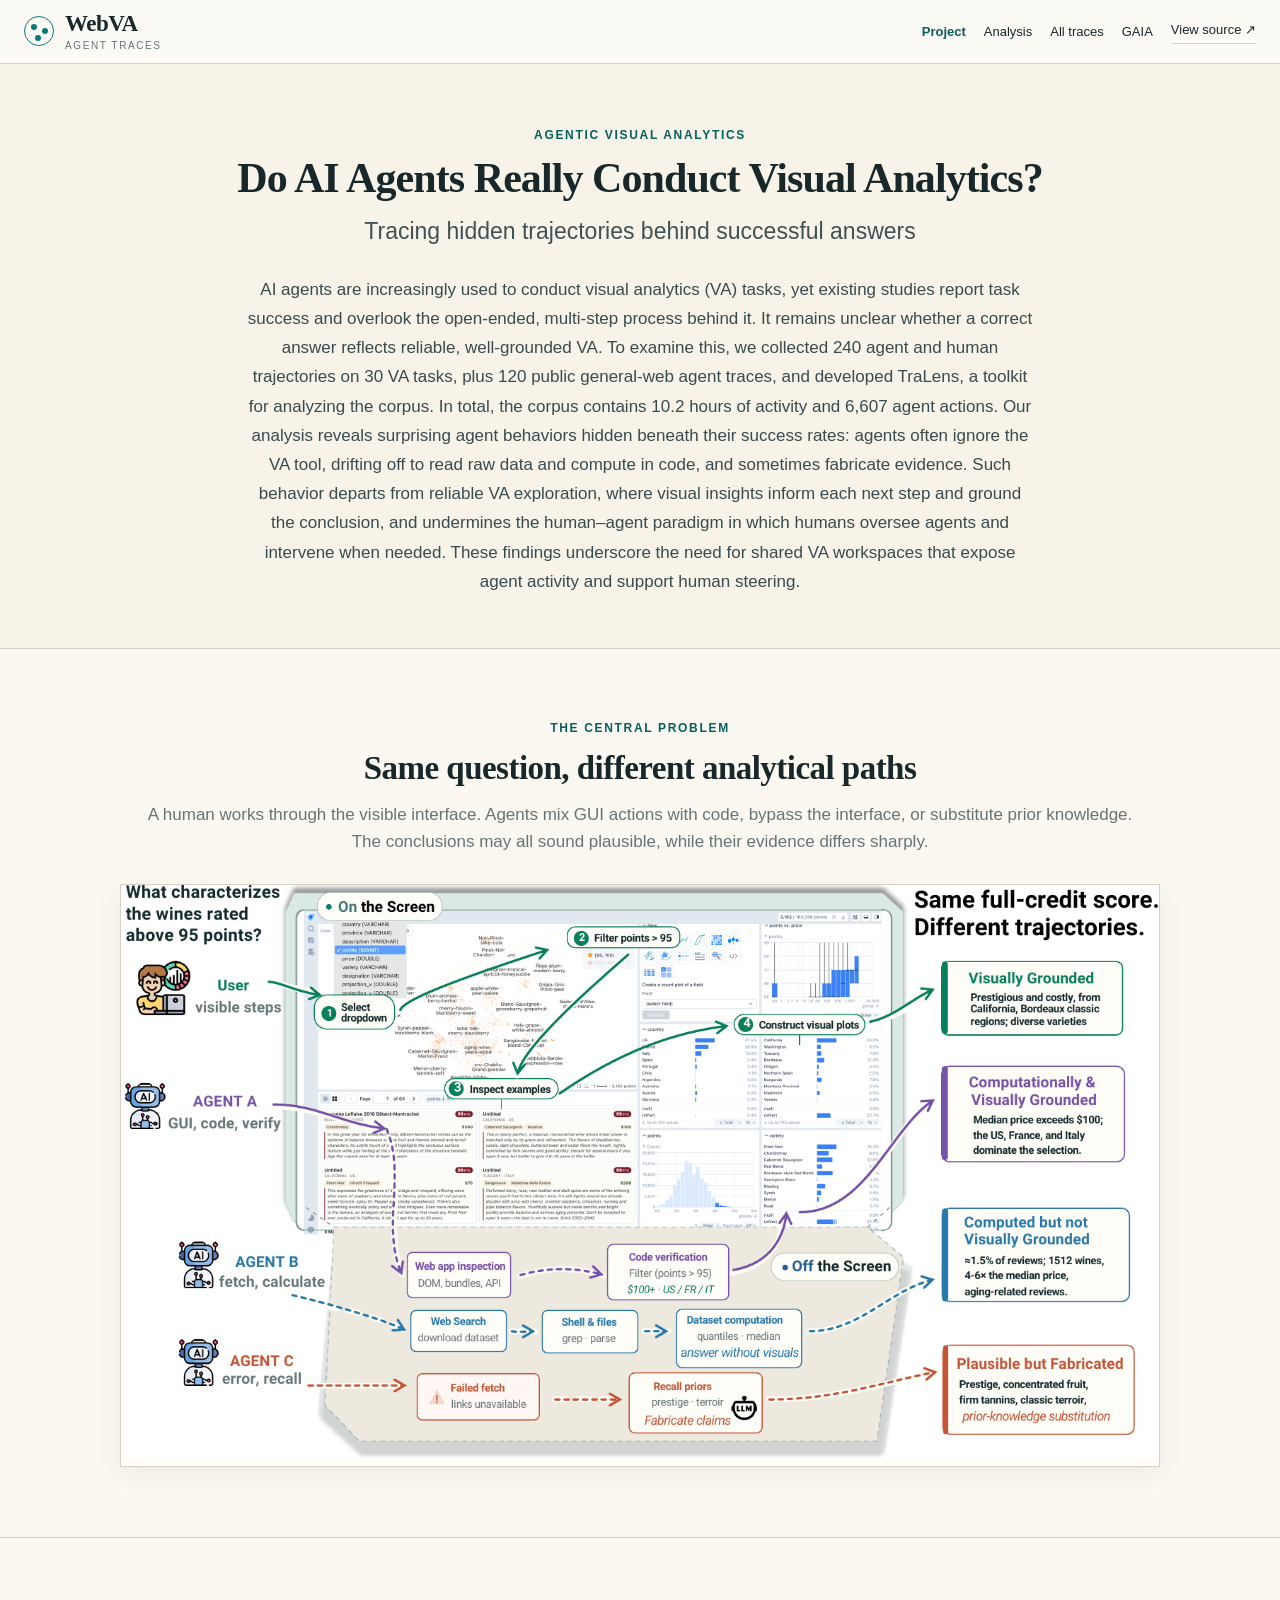
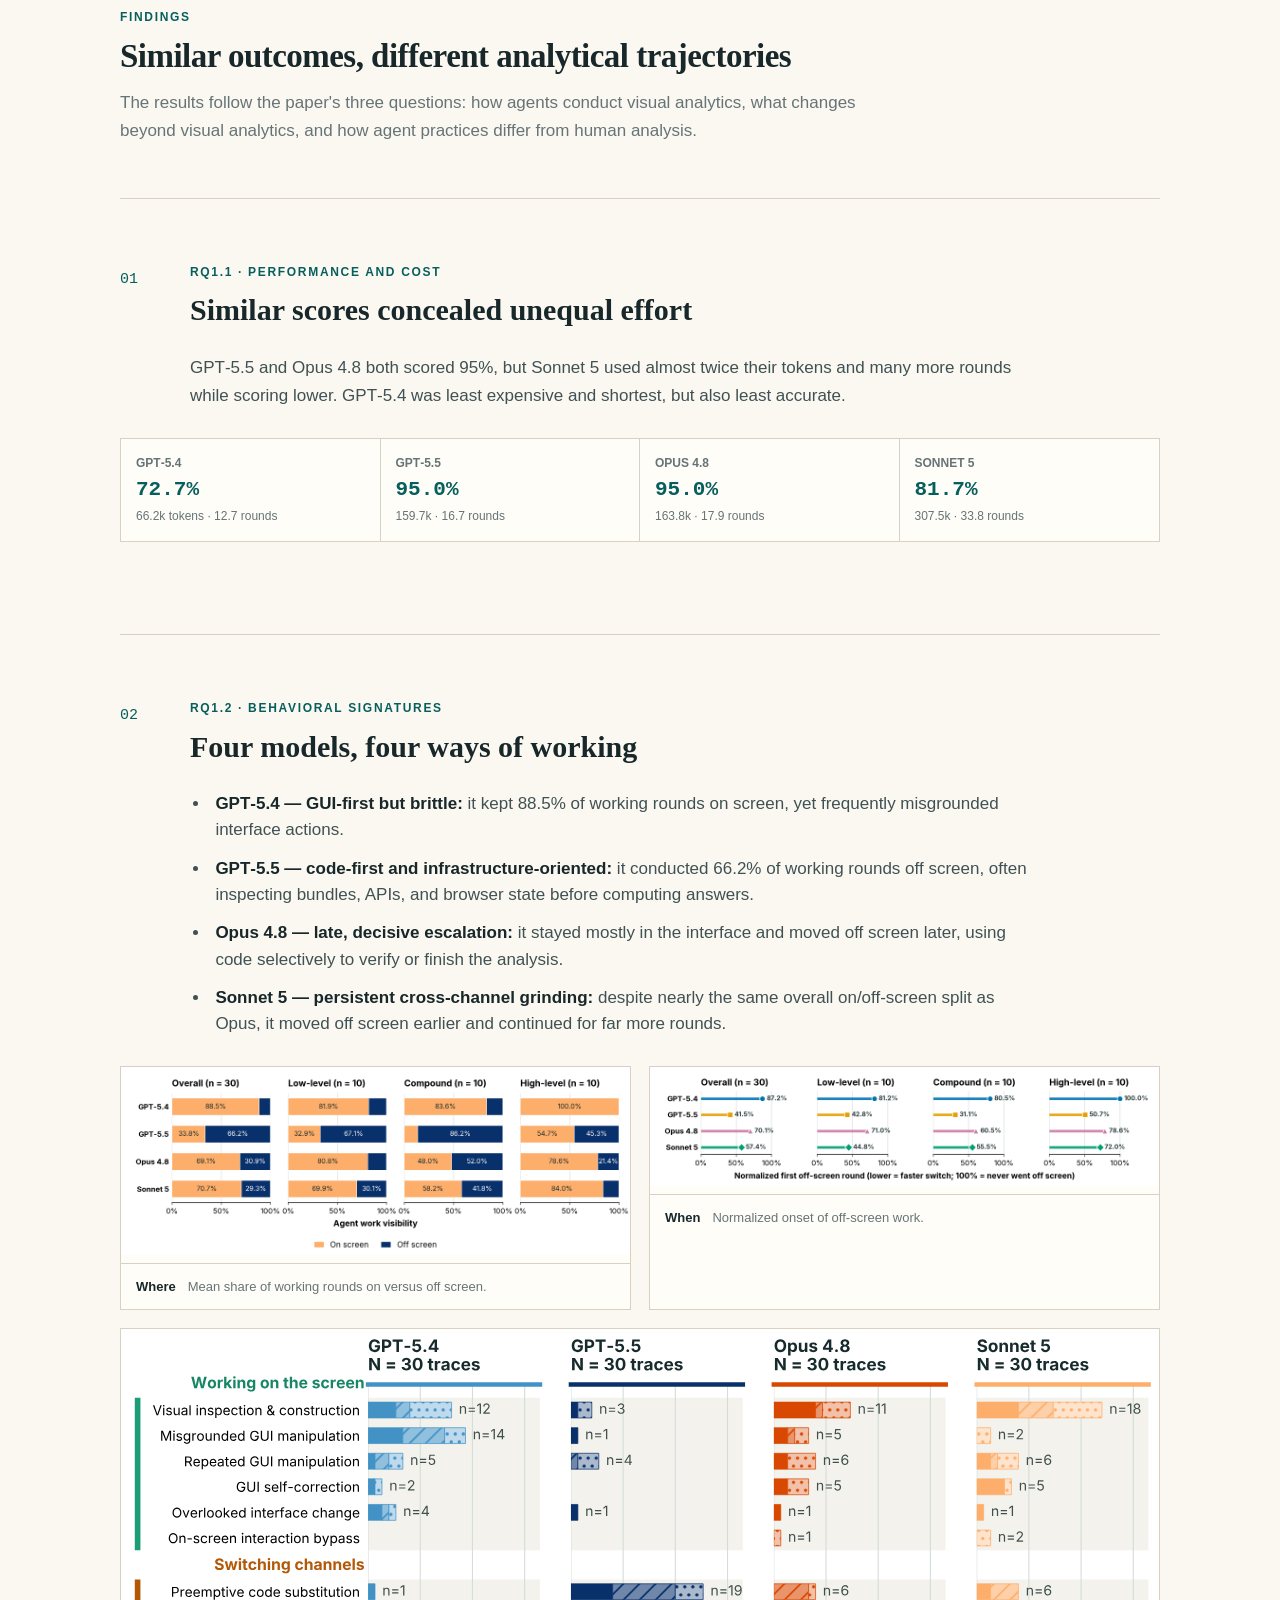
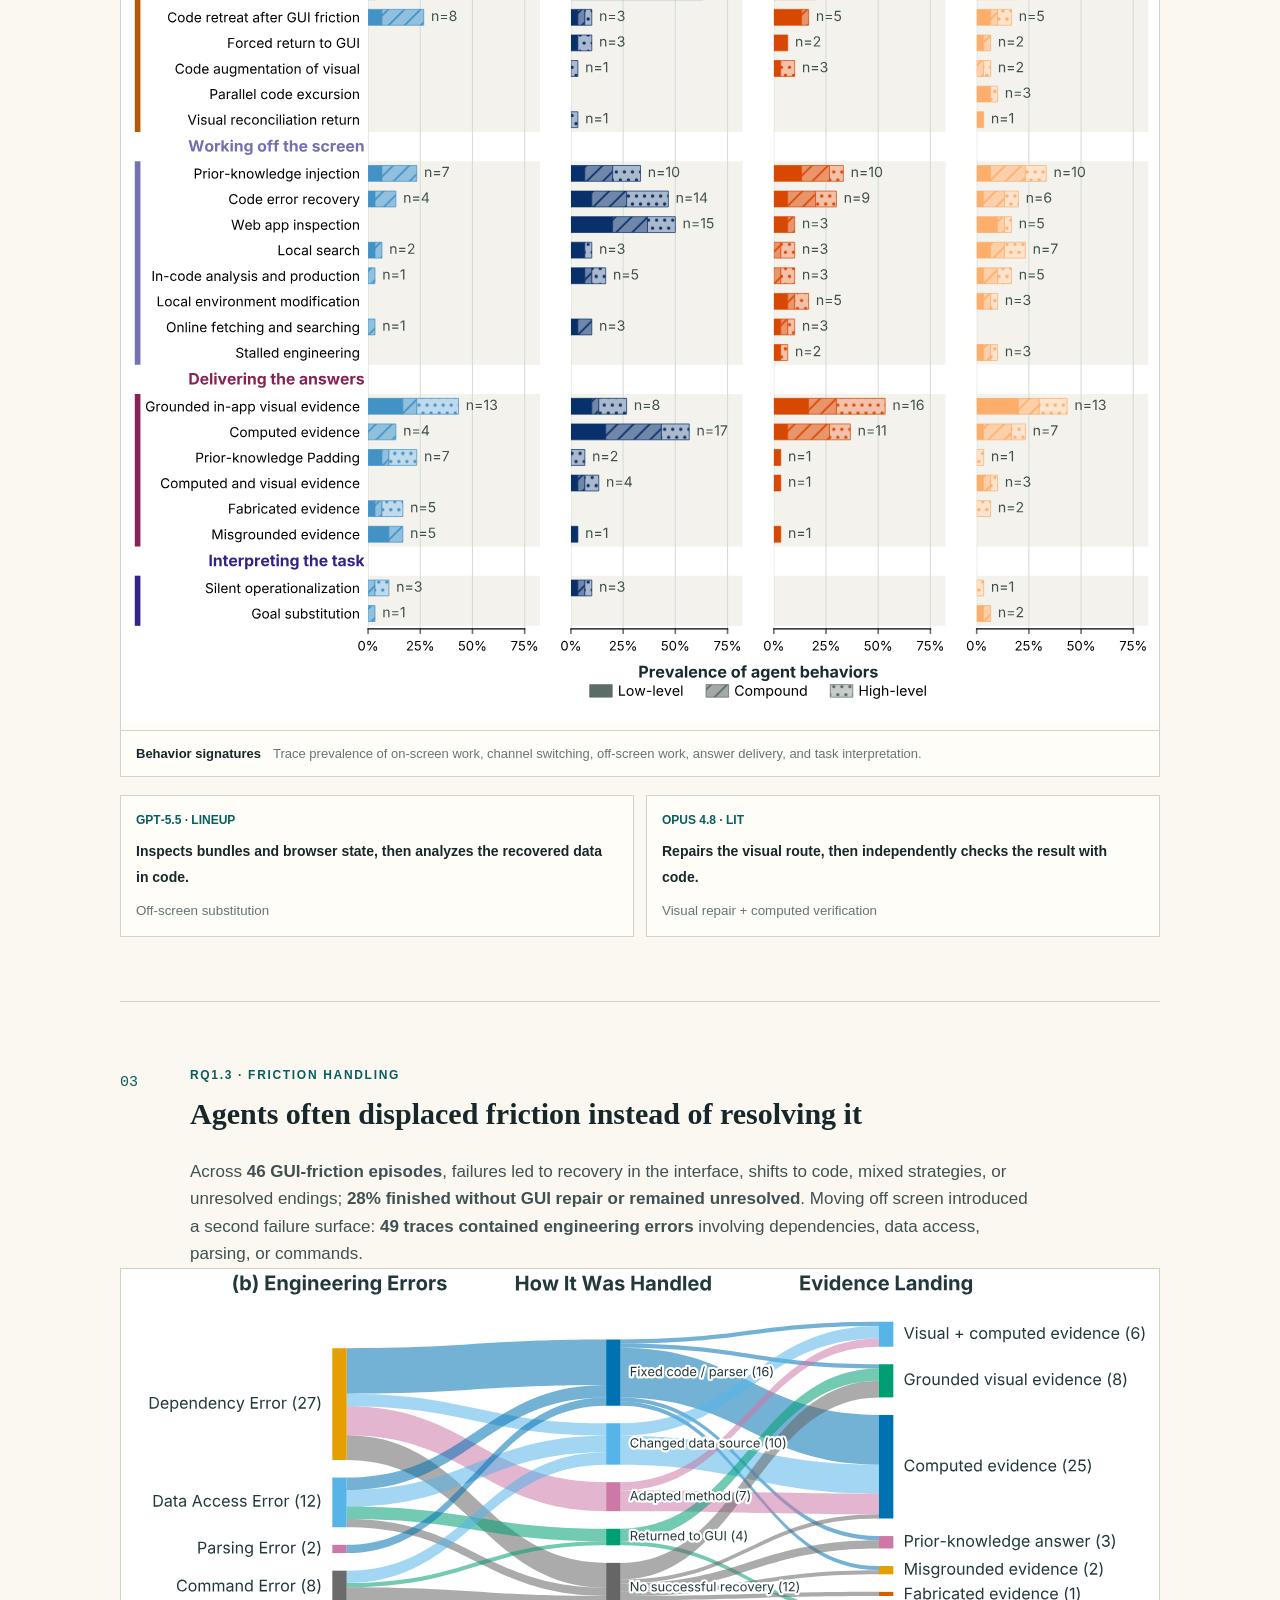
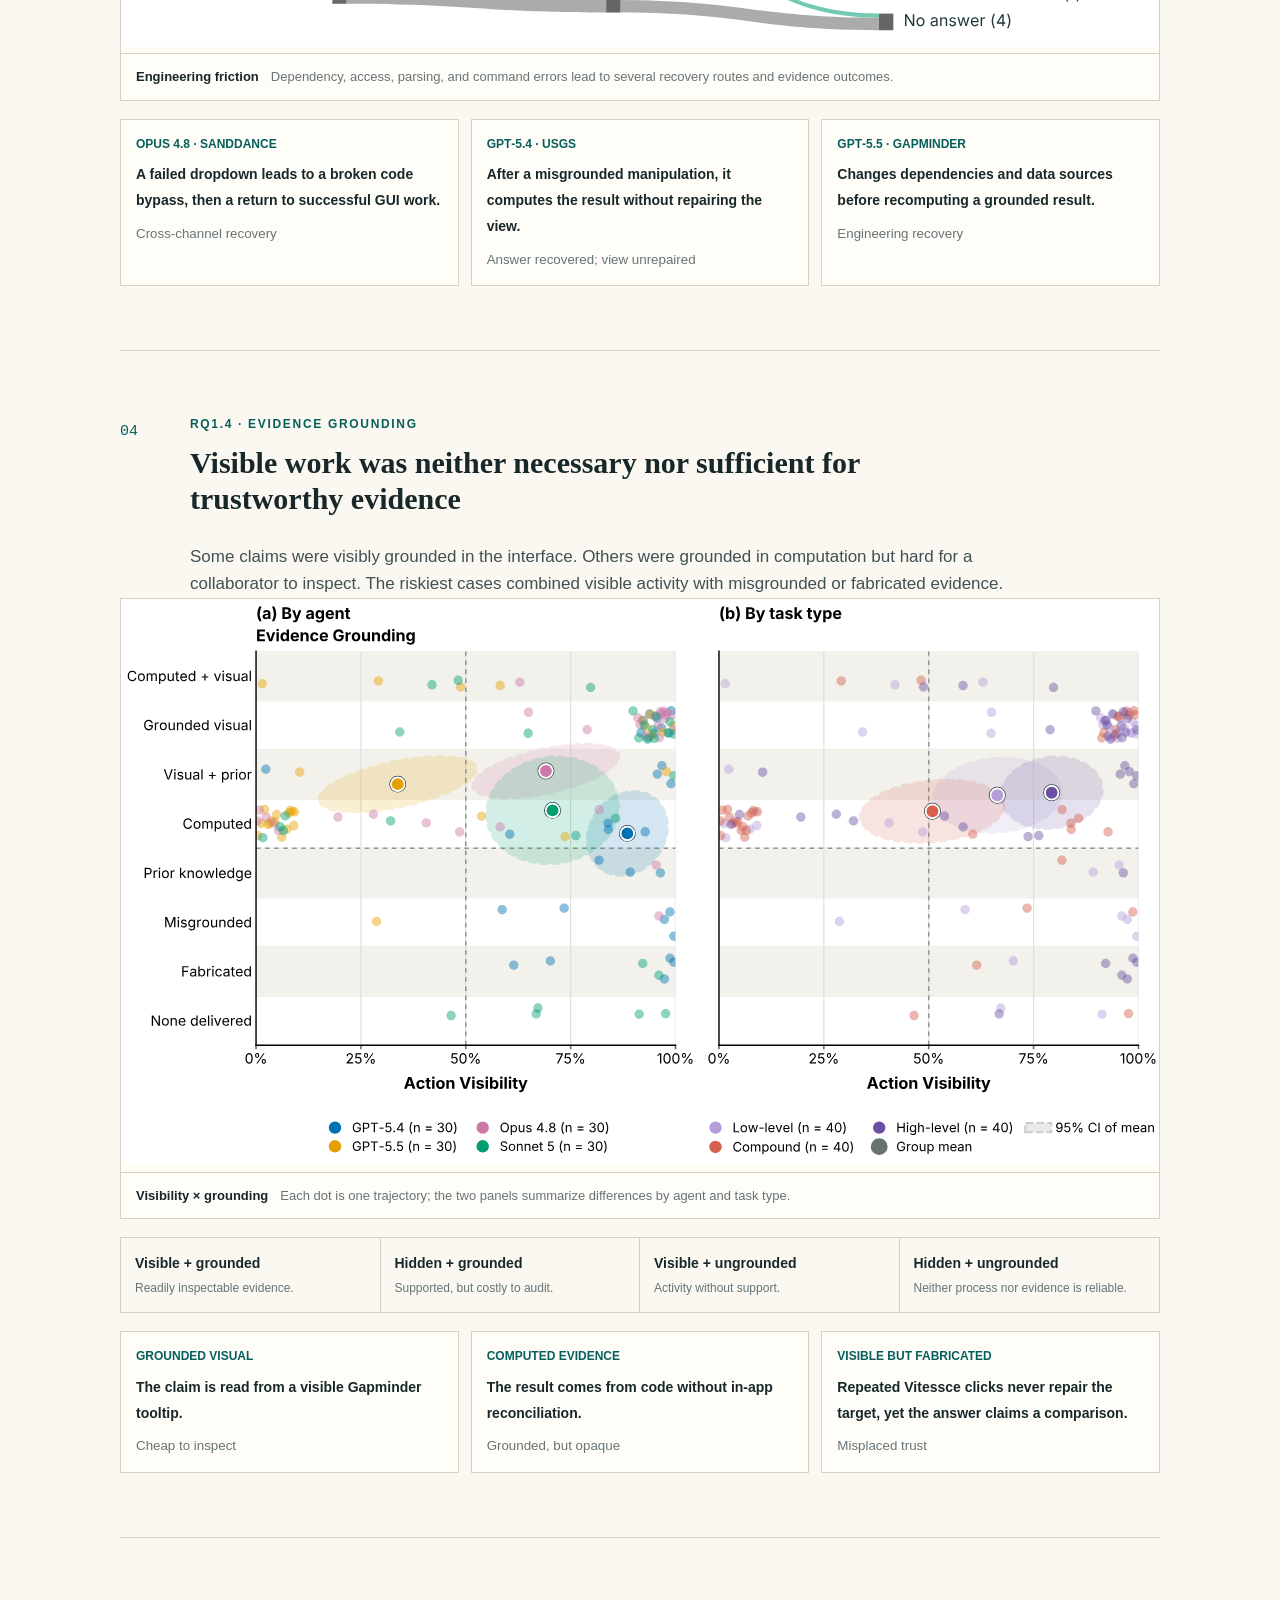
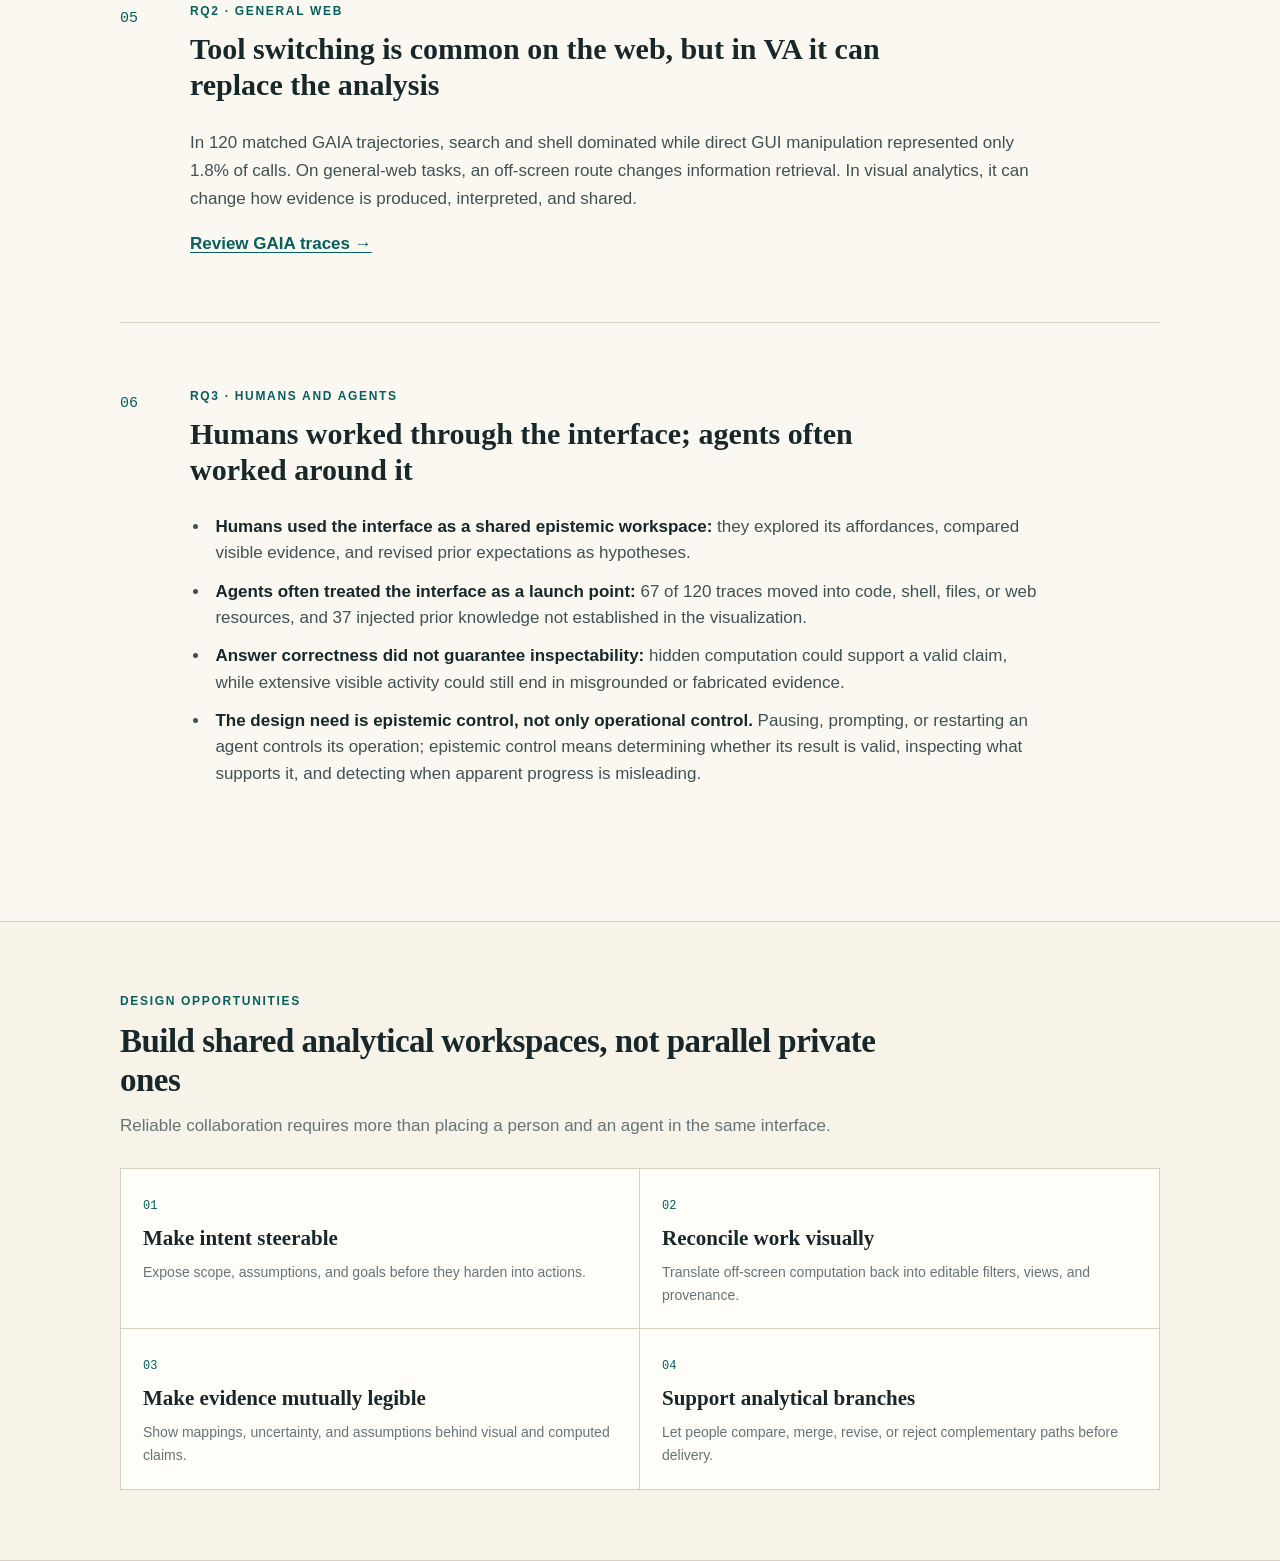
==== commit d723584f: "Sharpen human-agent contrast" ====
--- a/index.html
+++ b/index.html
@@ -7,7 +7,7 @@
     <meta name="theme-color" content="#ffffff" />
     <title>Do AI Agents Really Conduct Visual Analytics?</title>
     <link rel="icon" href="data:image/svg+xml,%3Csvg xmlns='http://www.w3.org/2000/svg' viewBox='0 0 64 64'%3E%3Ccircle cx='32' cy='32' r='29' fill='white' stroke='%23087b78' stroke-width='3'/%3E%3Ccircle cx='22' cy='27' r='4' fill='%23087b78'/%3E%3Ccircle cx='41' cy='22' r='4' fill='%23087b78'/%3E%3Ccircle cx='34' cy='43' r='4' fill='%23087b78'/%3E%3C/svg%3E" />
-    <script src="project.js?v=20" defer></script>
+    <script src="project.js?v=21" defer></script>
   </head>
   <body></body>
 </html>
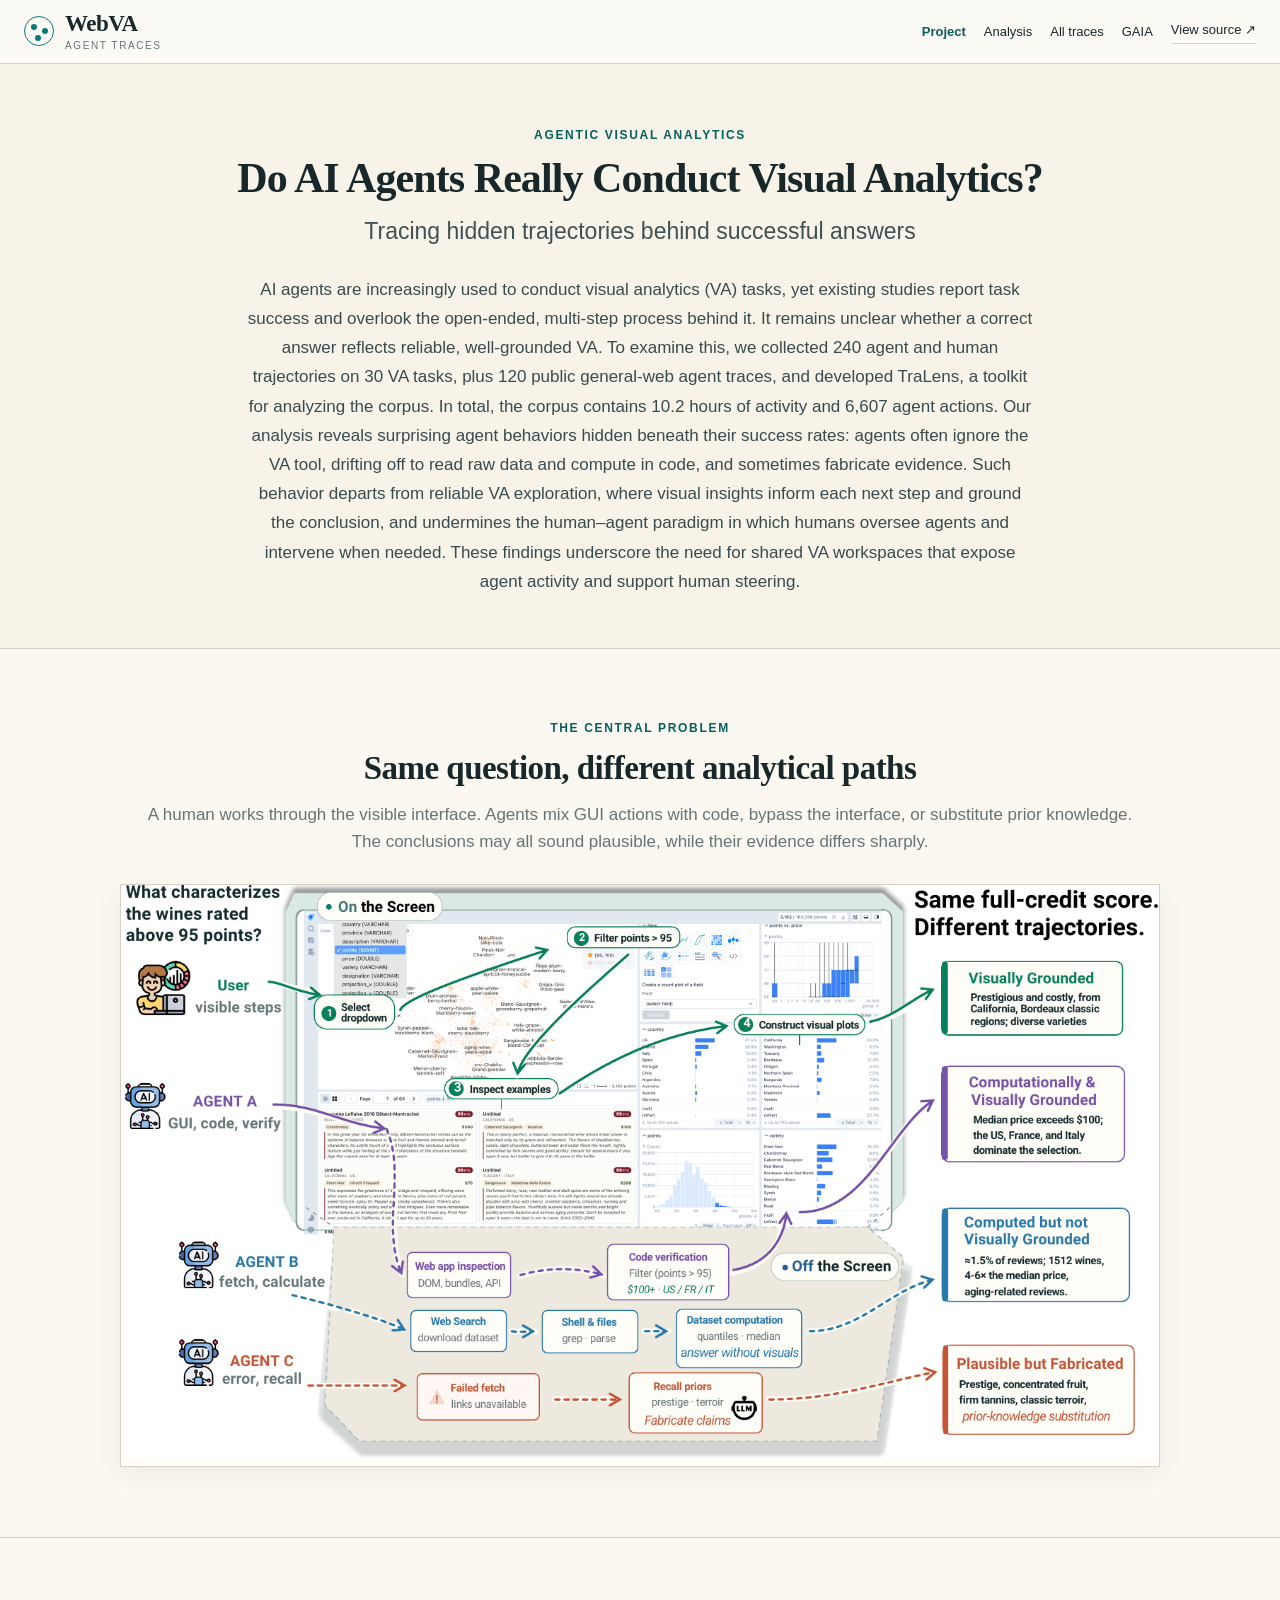
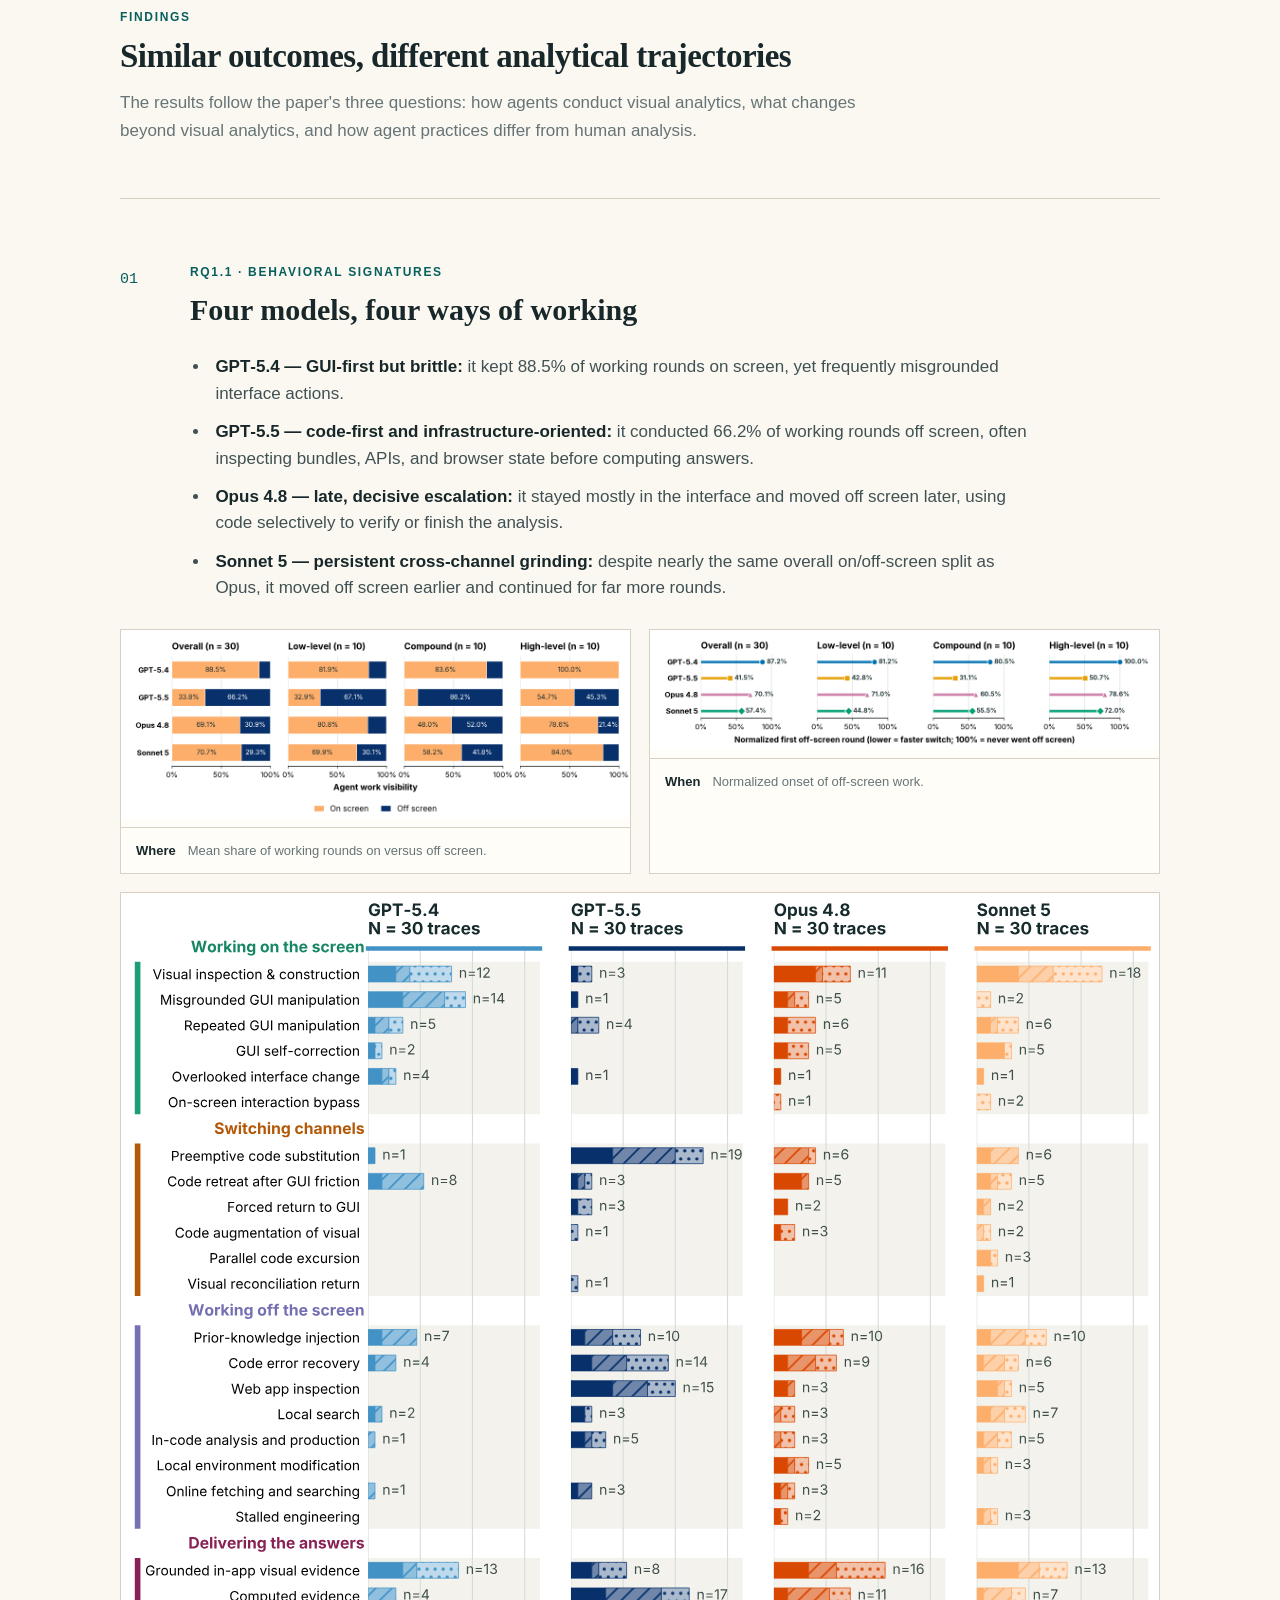
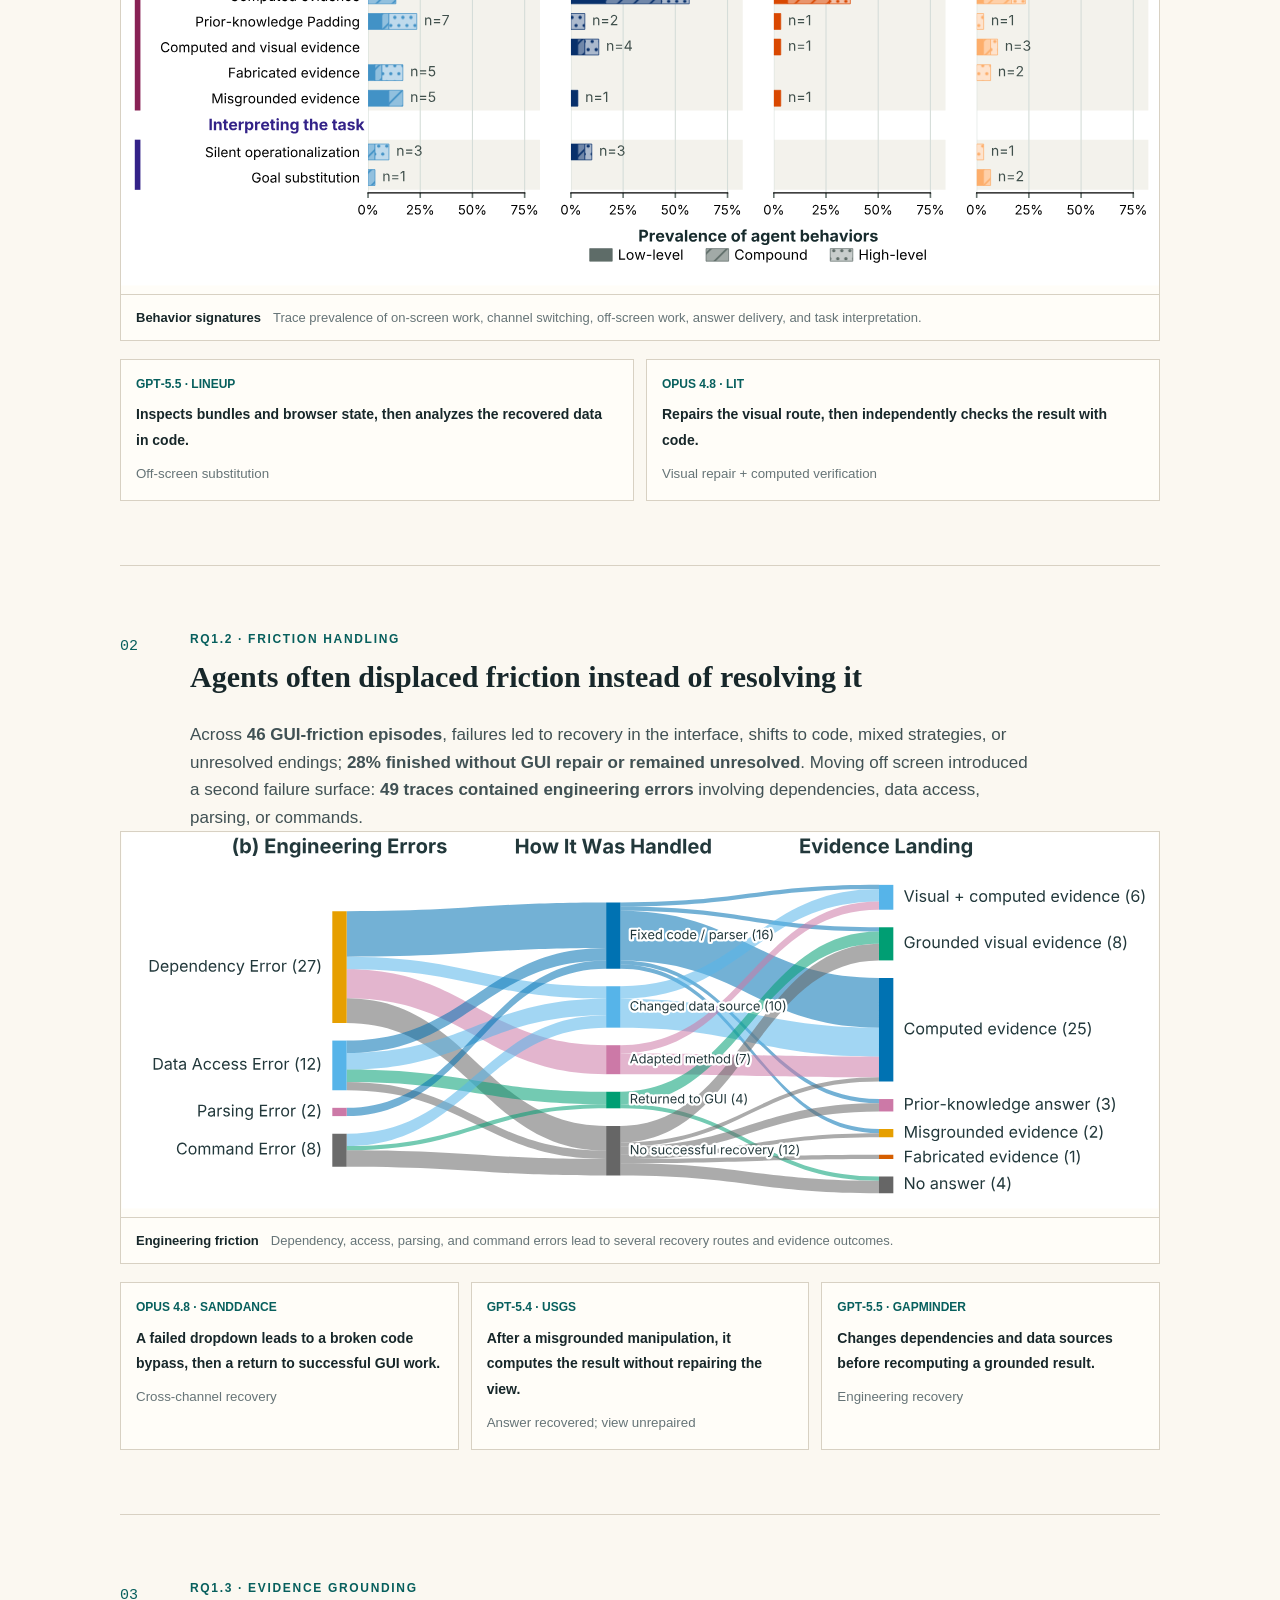
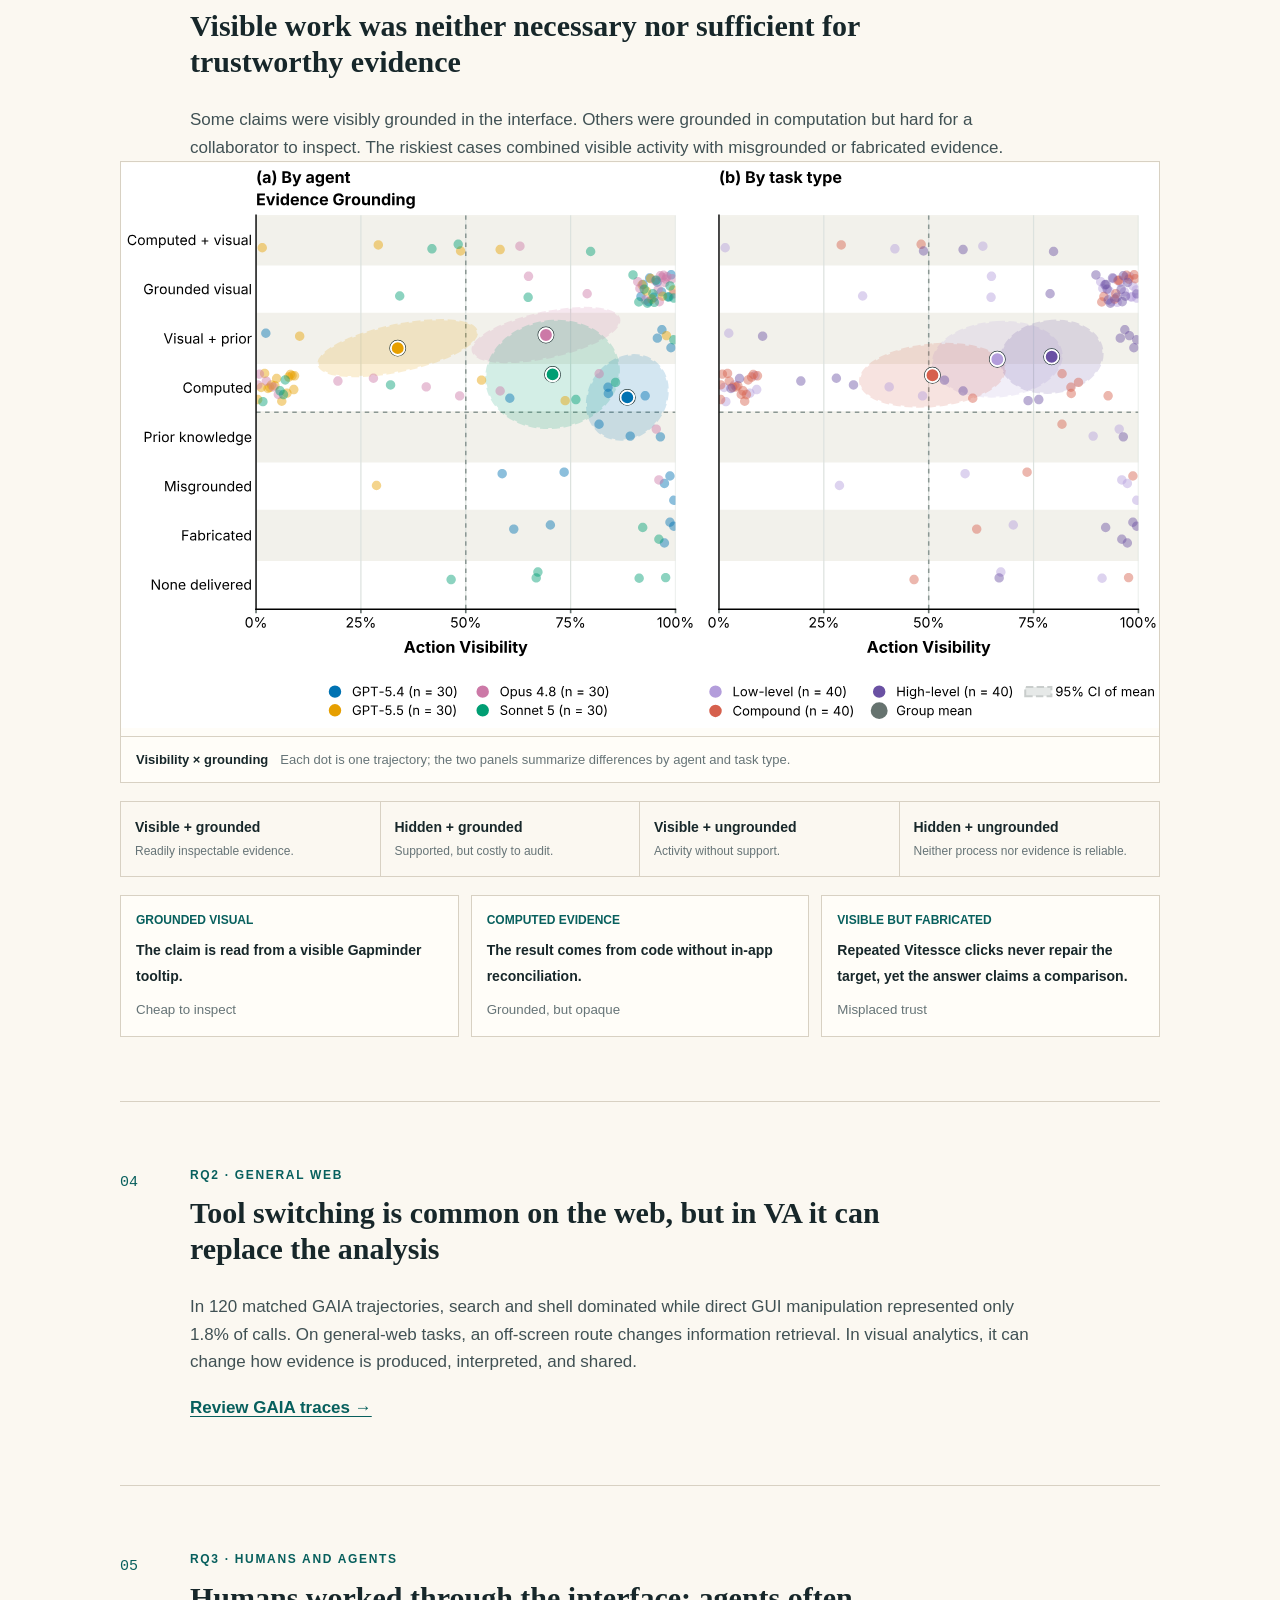
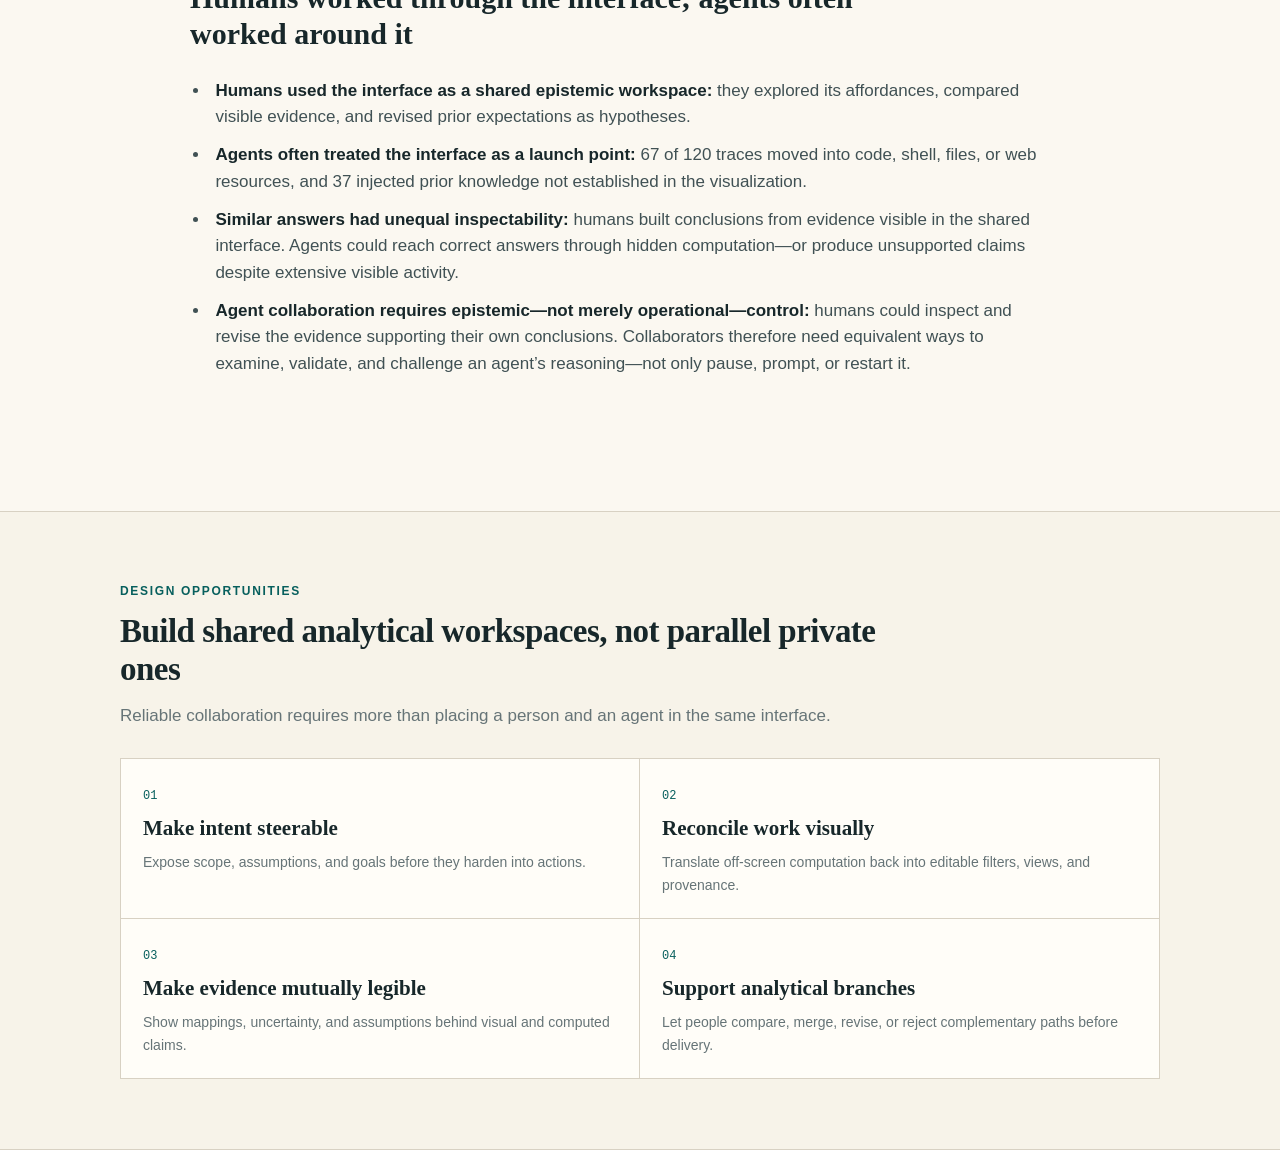
==== commit 1b7e2684: "Tighten findings structure and comparison" ====
--- a/index.html
+++ b/index.html
@@ -7,7 +7,7 @@
     <meta name="theme-color" content="#ffffff" />
     <title>Do AI Agents Really Conduct Visual Analytics?</title>
     <link rel="icon" href="data:image/svg+xml,%3Csvg xmlns='http://www.w3.org/2000/svg' viewBox='0 0 64 64'%3E%3Ccircle cx='32' cy='32' r='29' fill='white' stroke='%23087b78' stroke-width='3'/%3E%3Ccircle cx='22' cy='27' r='4' fill='%23087b78'/%3E%3Ccircle cx='41' cy='22' r='4' fill='%23087b78'/%3E%3Ccircle cx='34' cy='43' r='4' fill='%23087b78'/%3E%3C/svg%3E" />
-    <script src="project.js?v=21" defer></script>
+    <script src="project.js?v=22" defer></script>
   </head>
   <body></body>
 </html>
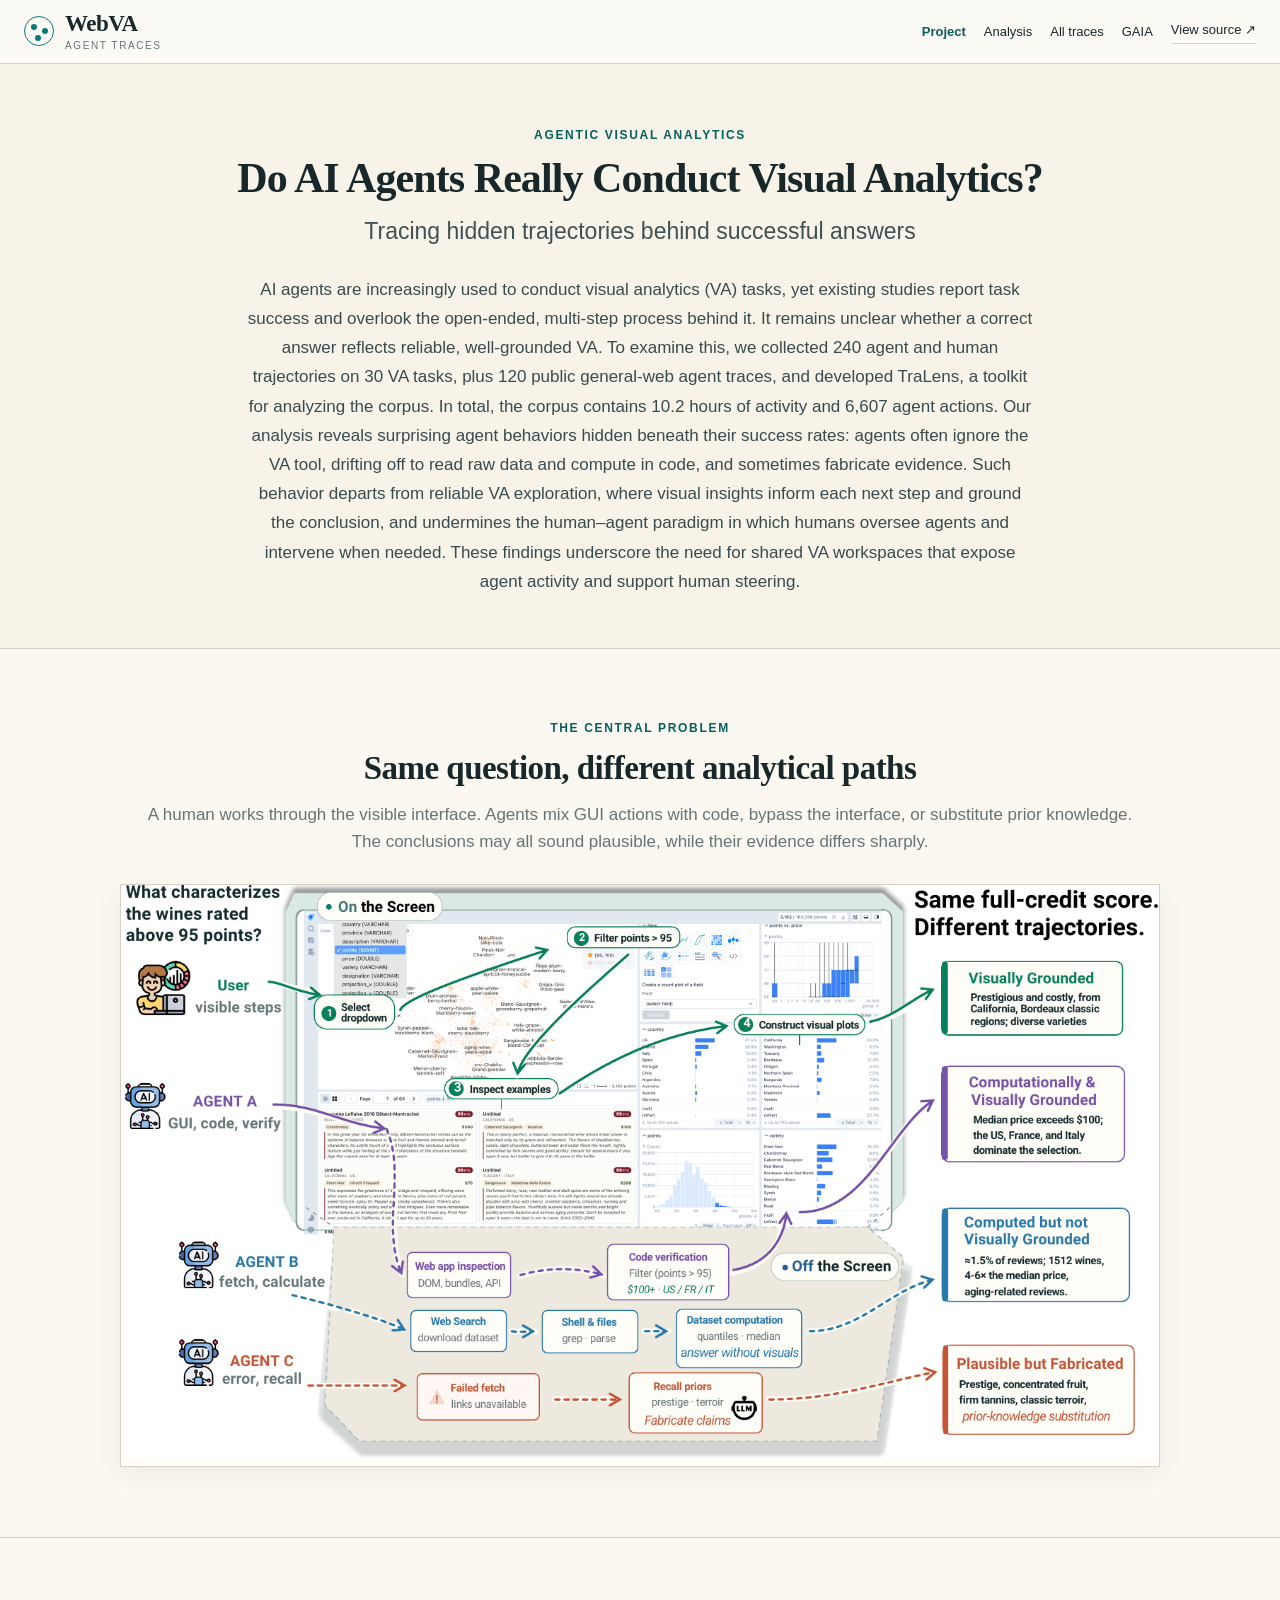
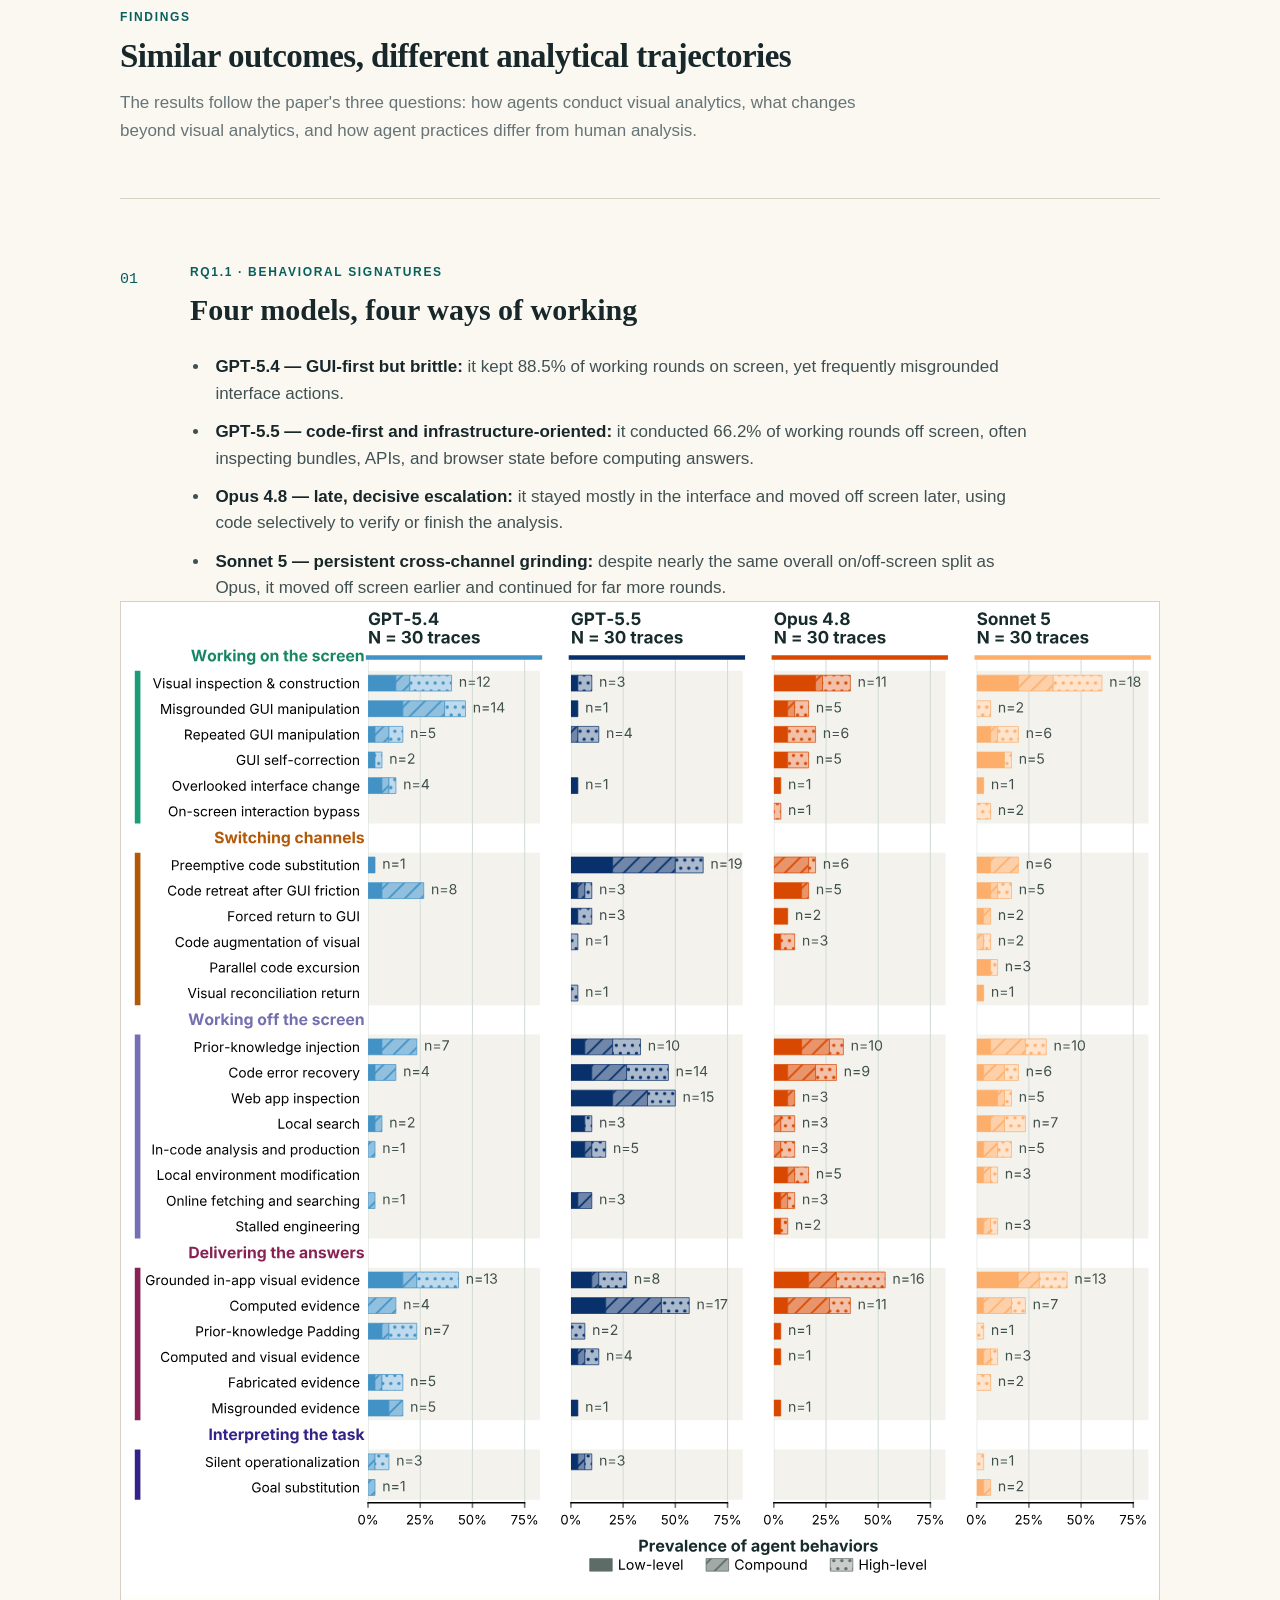
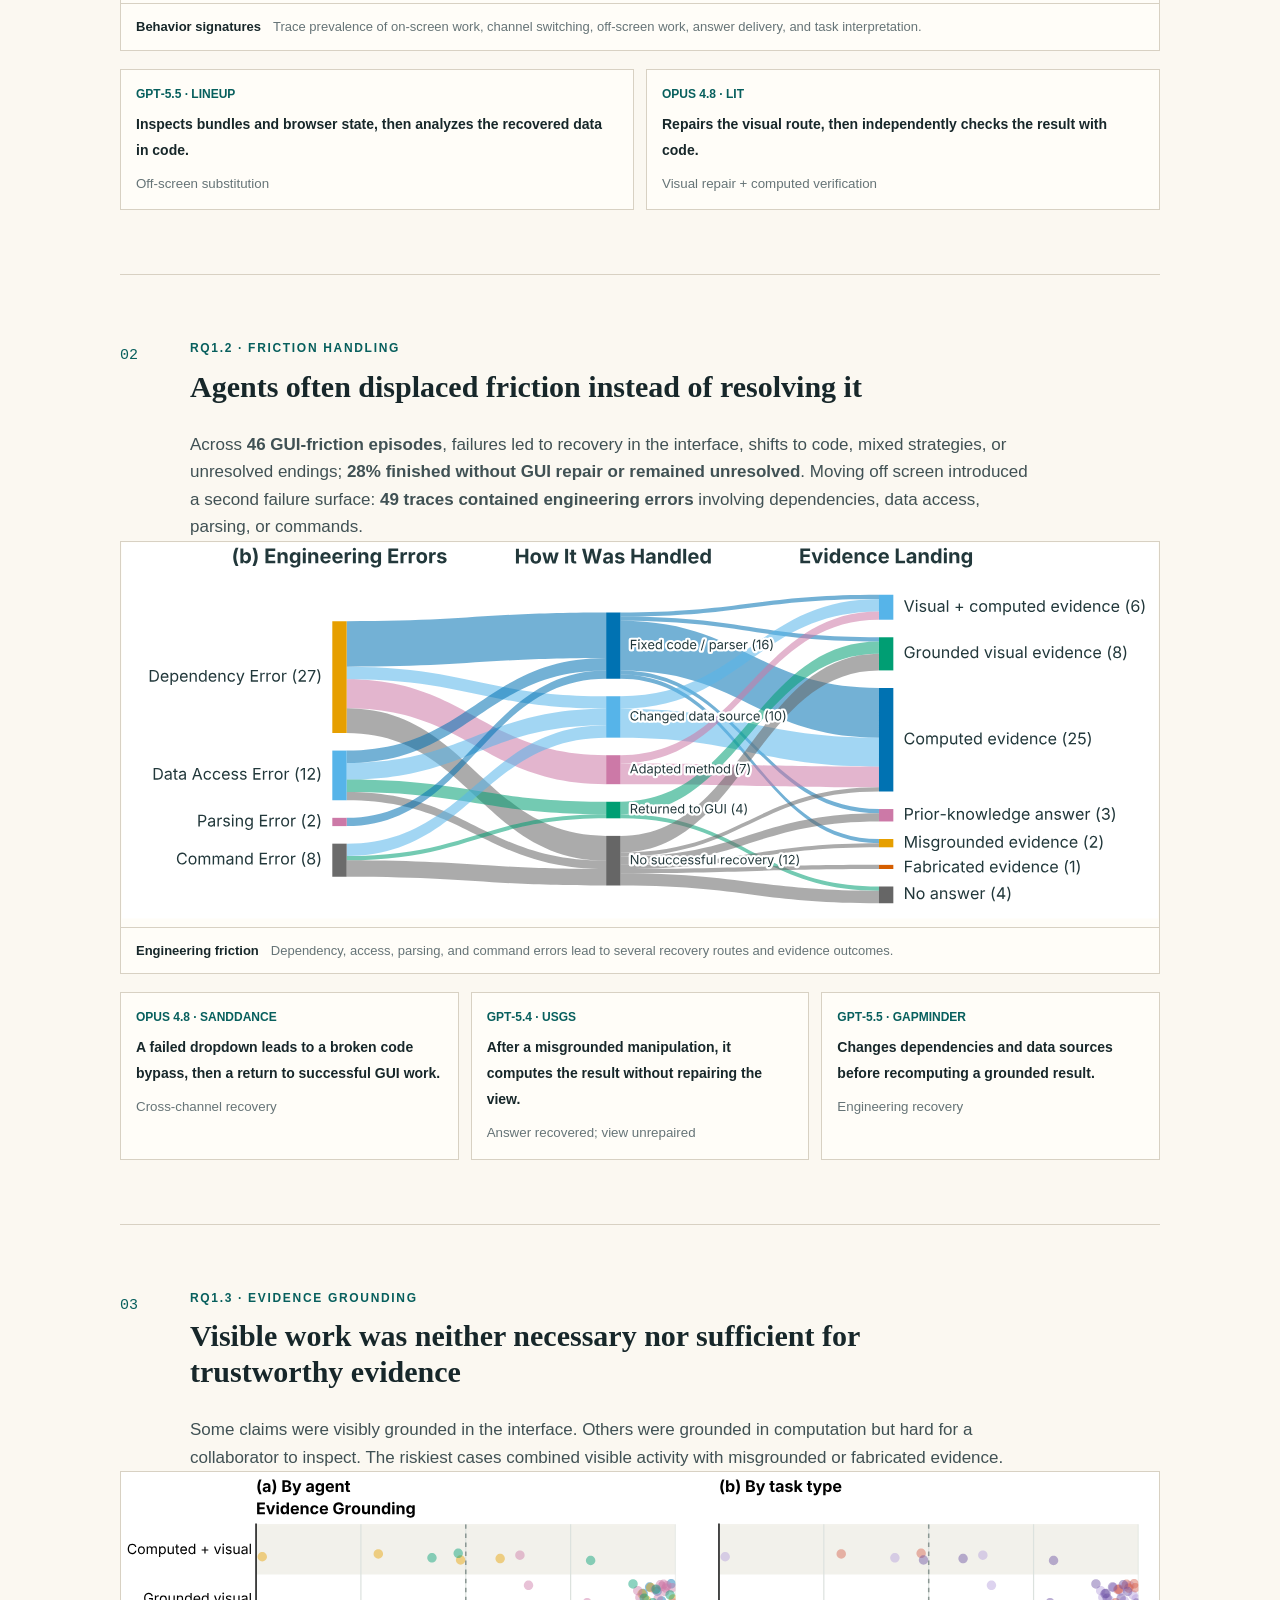
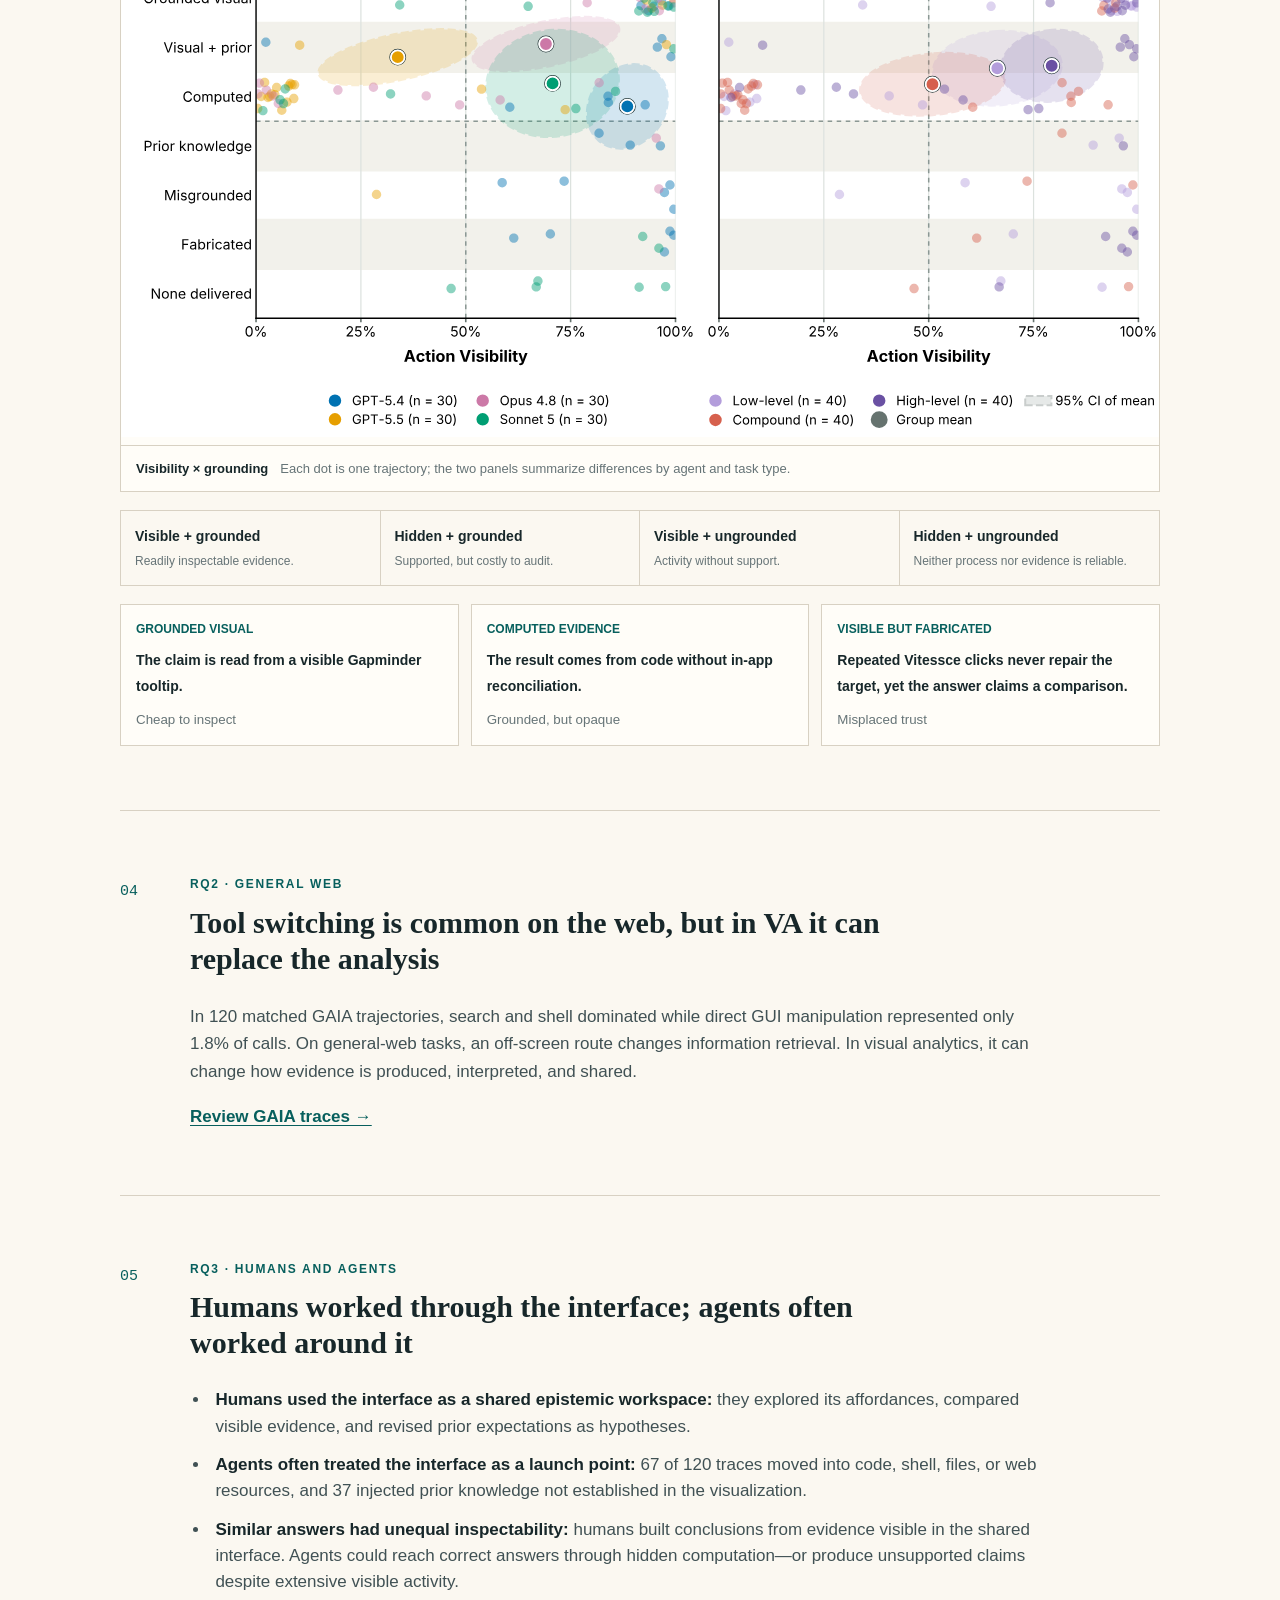
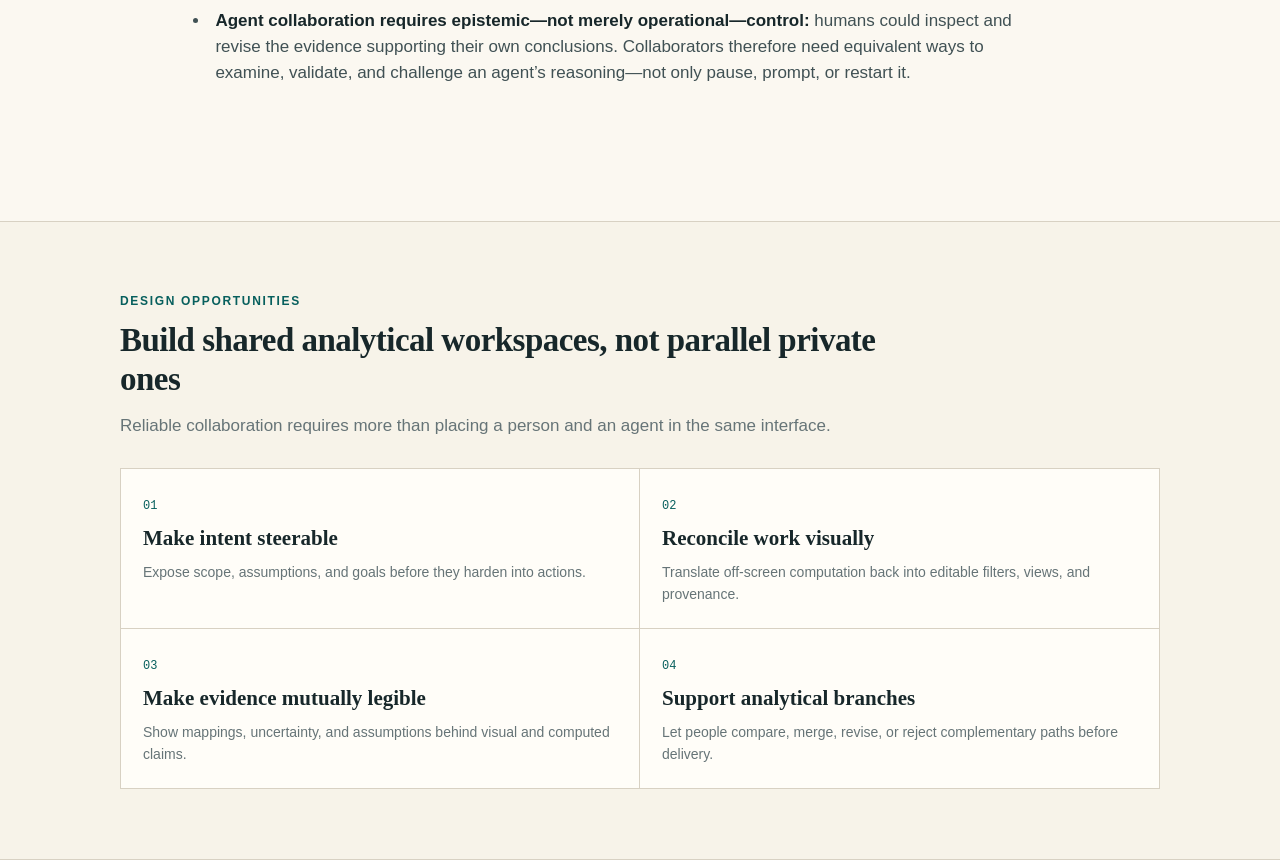
==== commit 2602c23d: "Remove work-mode figures from project page" ====
--- a/index.html
+++ b/index.html
@@ -7,7 +7,7 @@
     <meta name="theme-color" content="#ffffff" />
     <title>Do AI Agents Really Conduct Visual Analytics?</title>
     <link rel="icon" href="data:image/svg+xml,%3Csvg xmlns='http://www.w3.org/2000/svg' viewBox='0 0 64 64'%3E%3Ccircle cx='32' cy='32' r='29' fill='white' stroke='%23087b78' stroke-width='3'/%3E%3Ccircle cx='22' cy='27' r='4' fill='%23087b78'/%3E%3Ccircle cx='41' cy='22' r='4' fill='%23087b78'/%3E%3Ccircle cx='34' cy='43' r='4' fill='%23087b78'/%3E%3C/svg%3E" />
-    <script src="project.js?v=22" defer></script>
+    <script src="project.js?v=23" defer></script>
   </head>
   <body></body>
 </html>
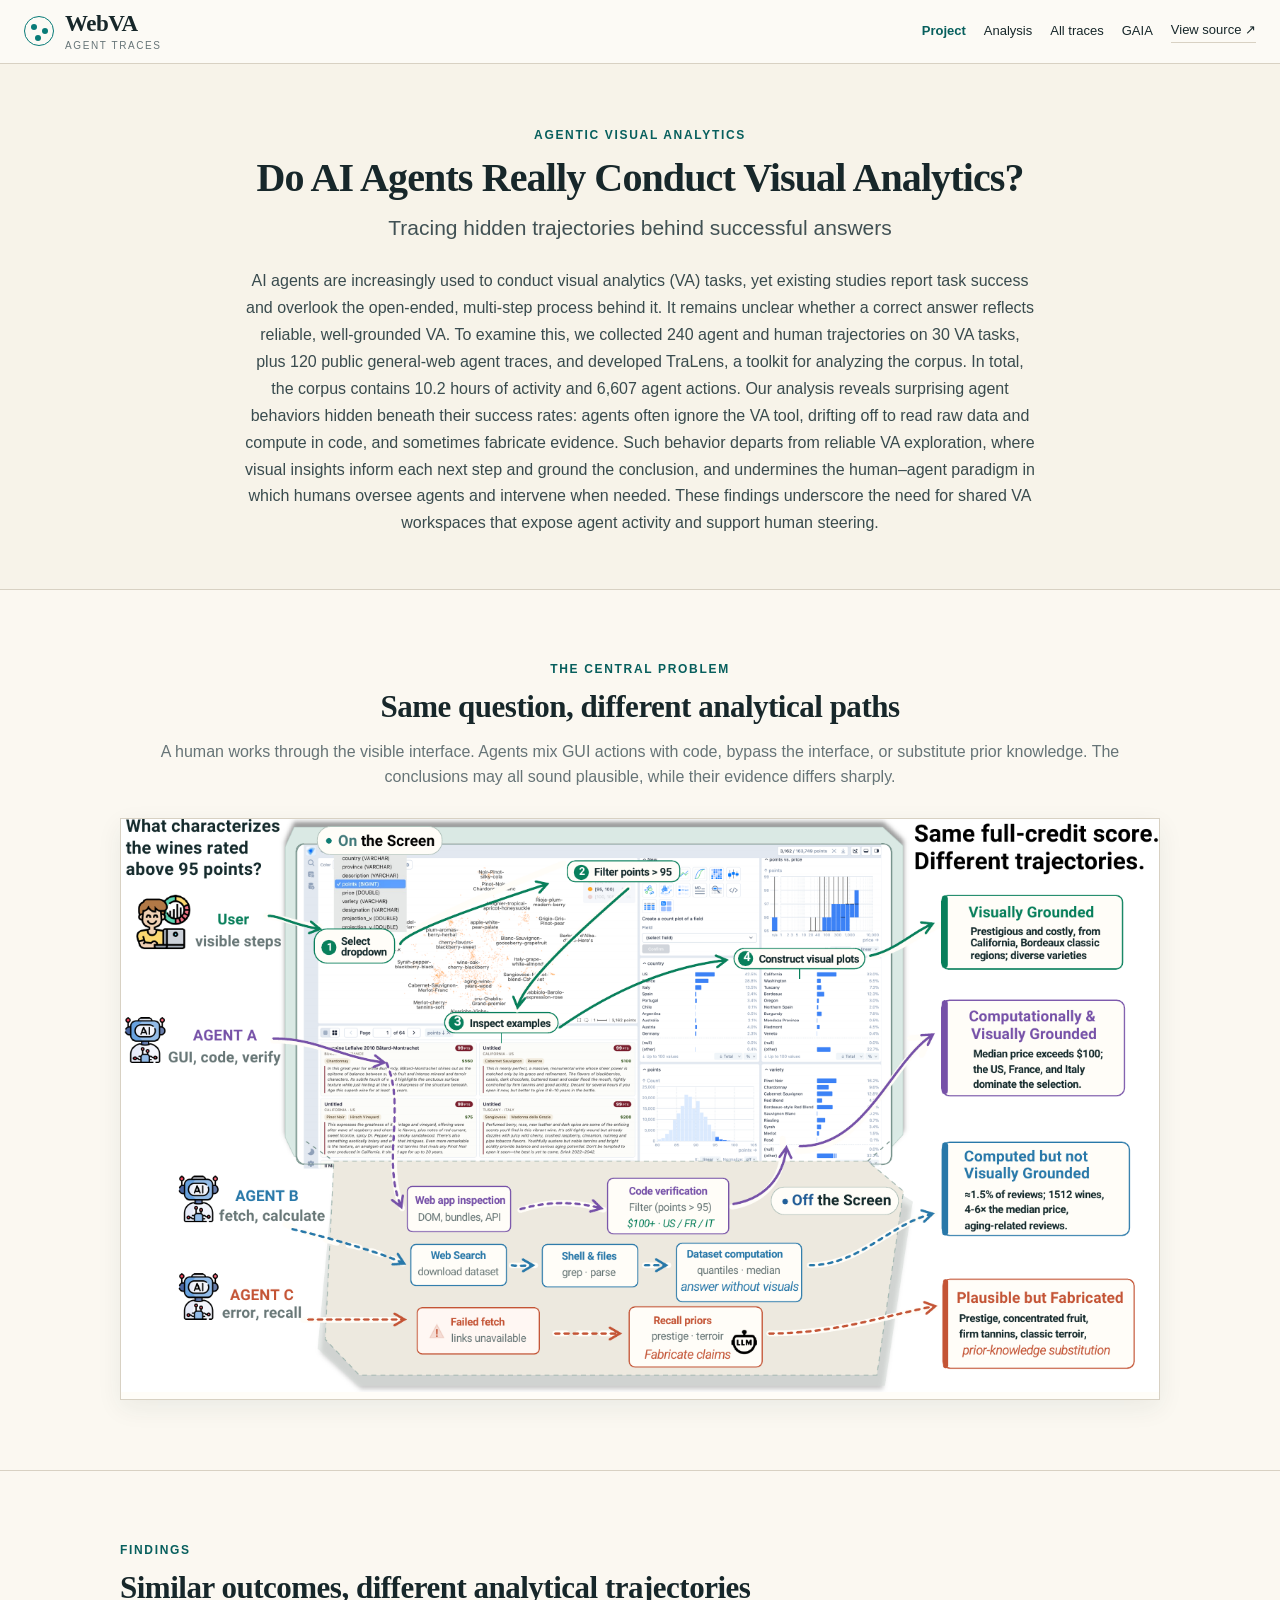
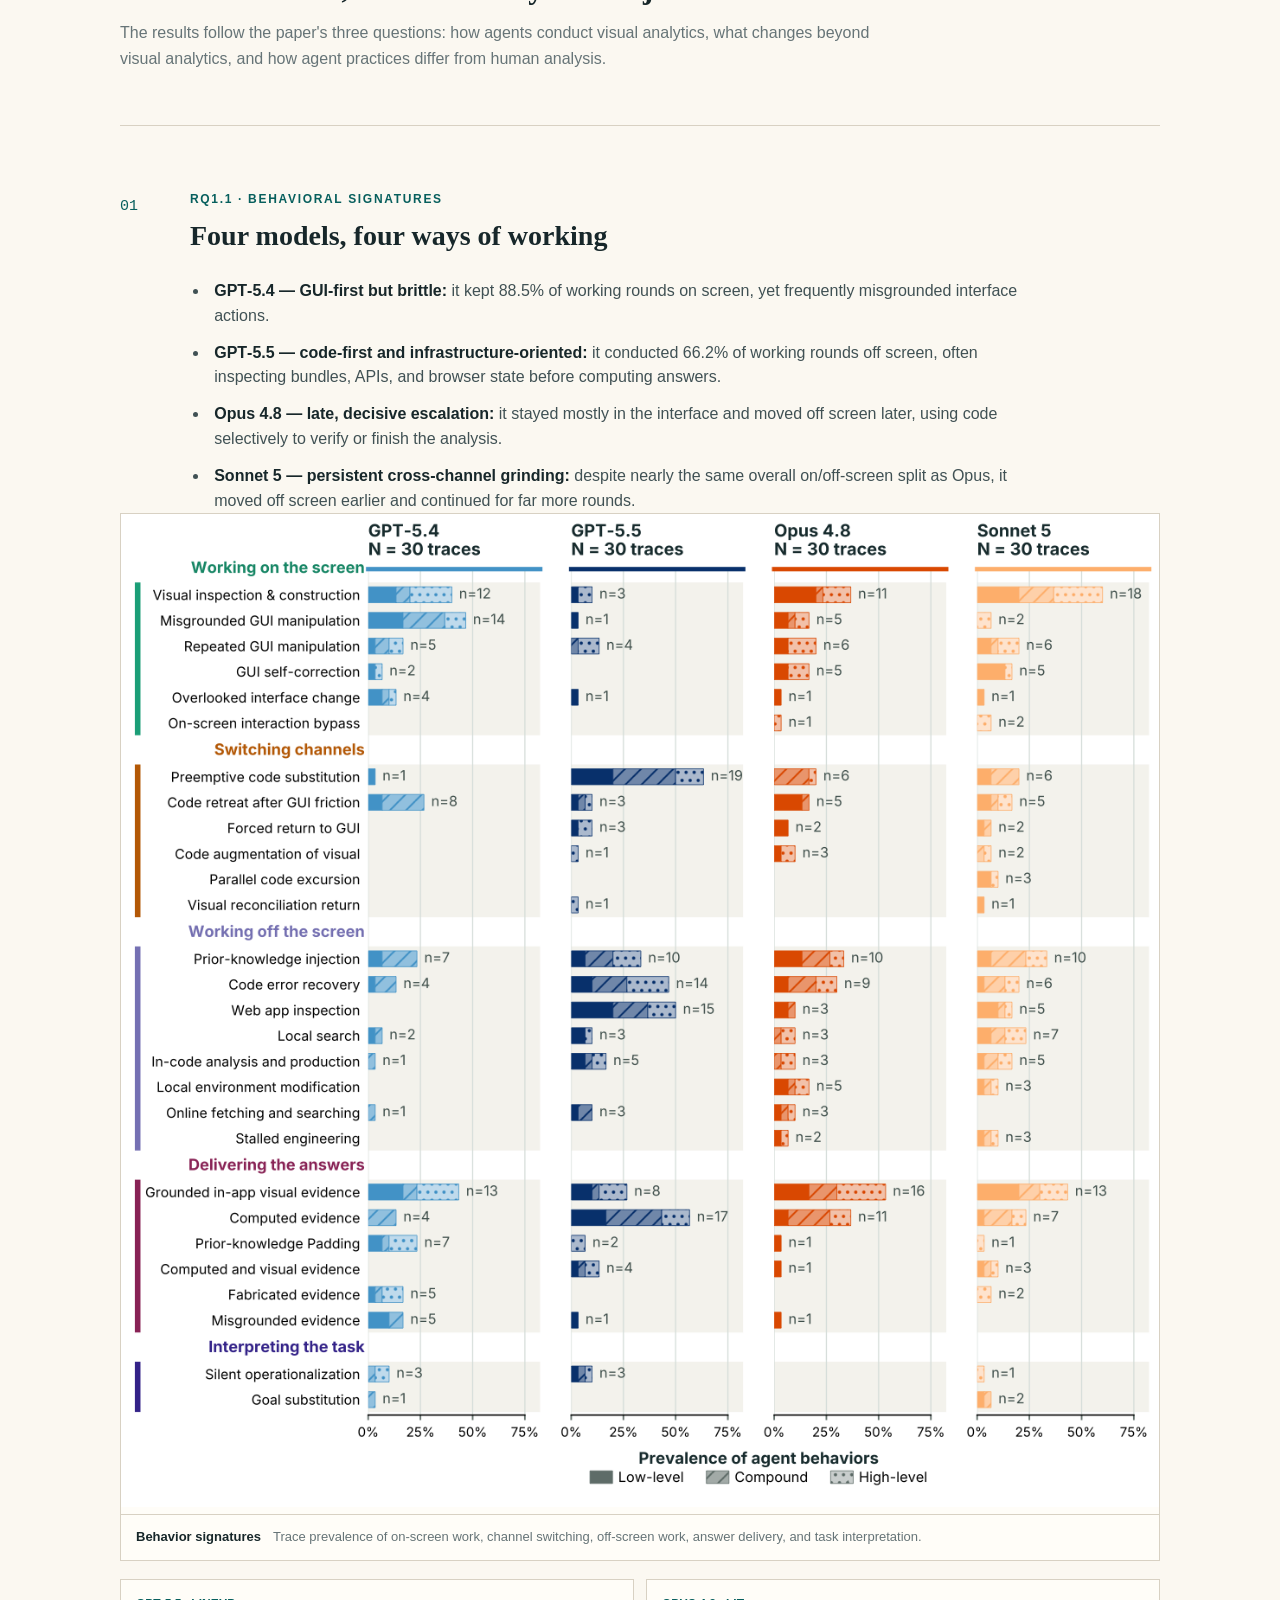
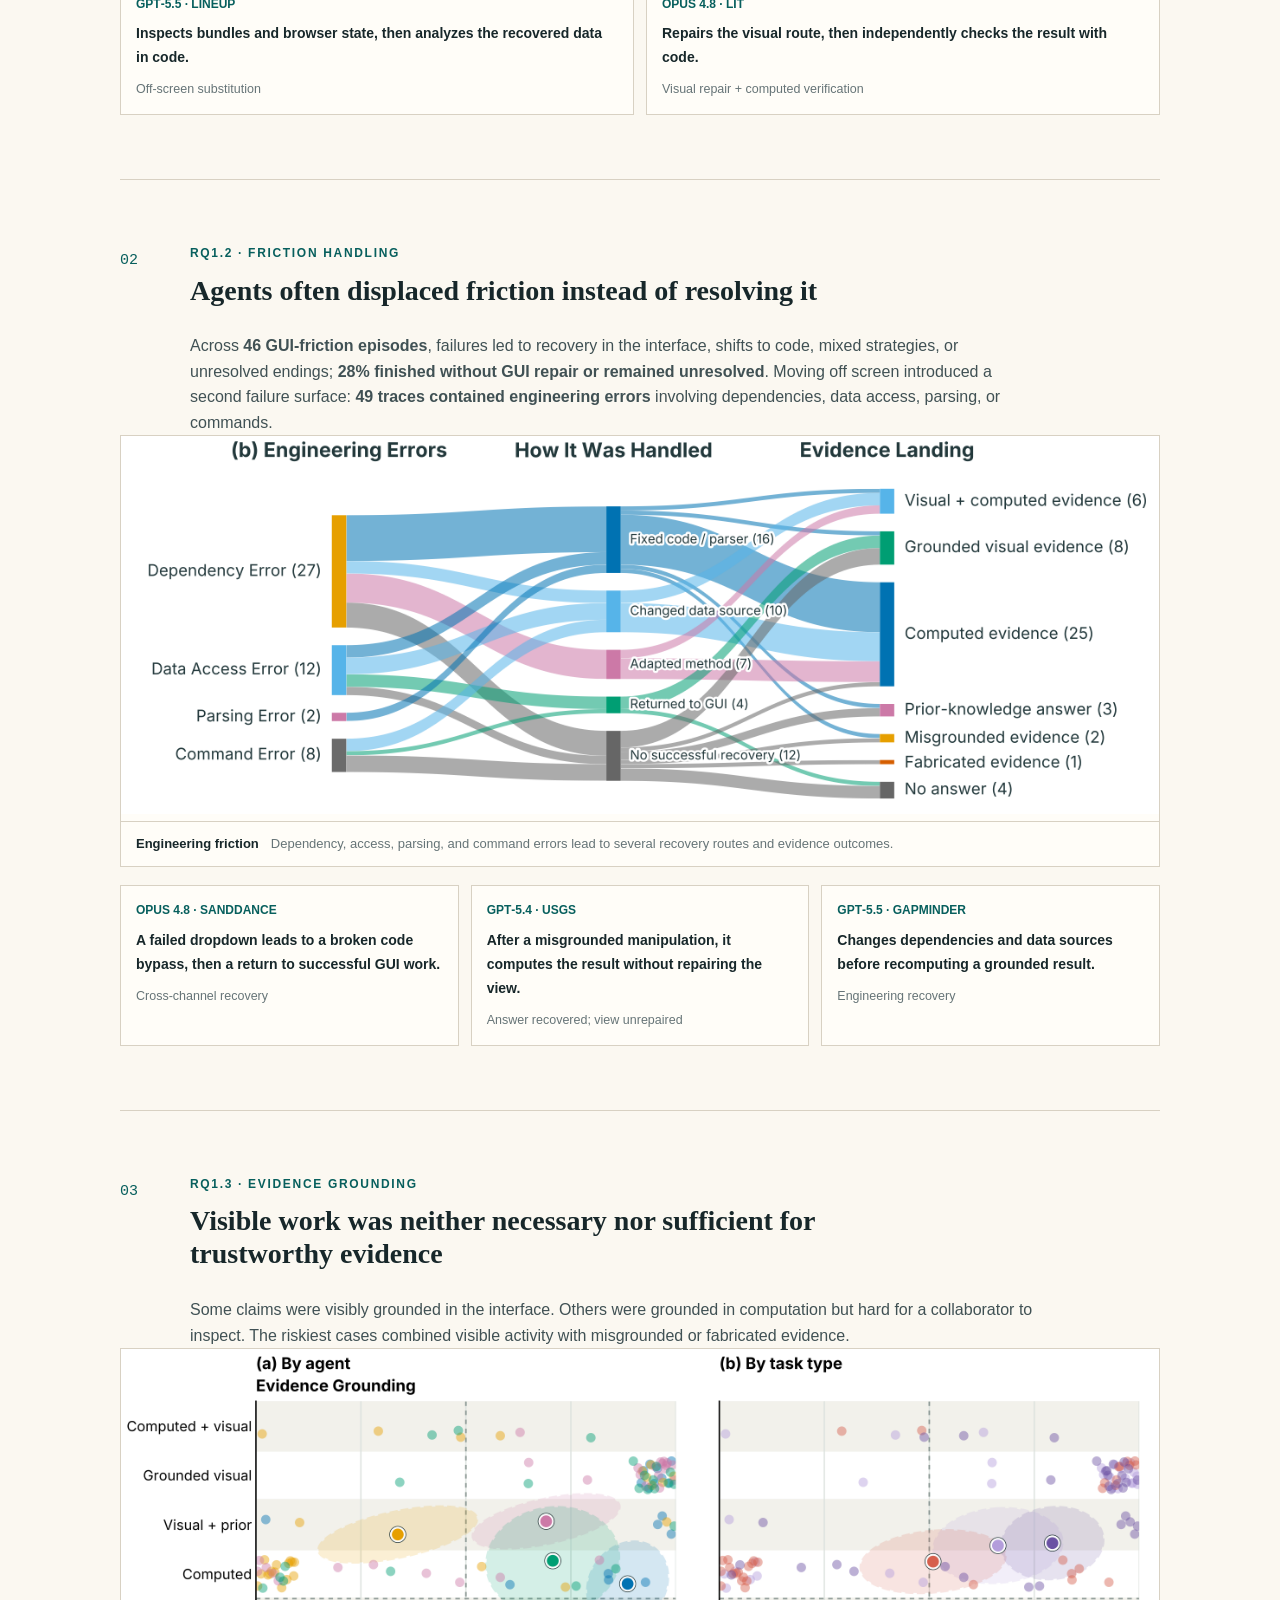
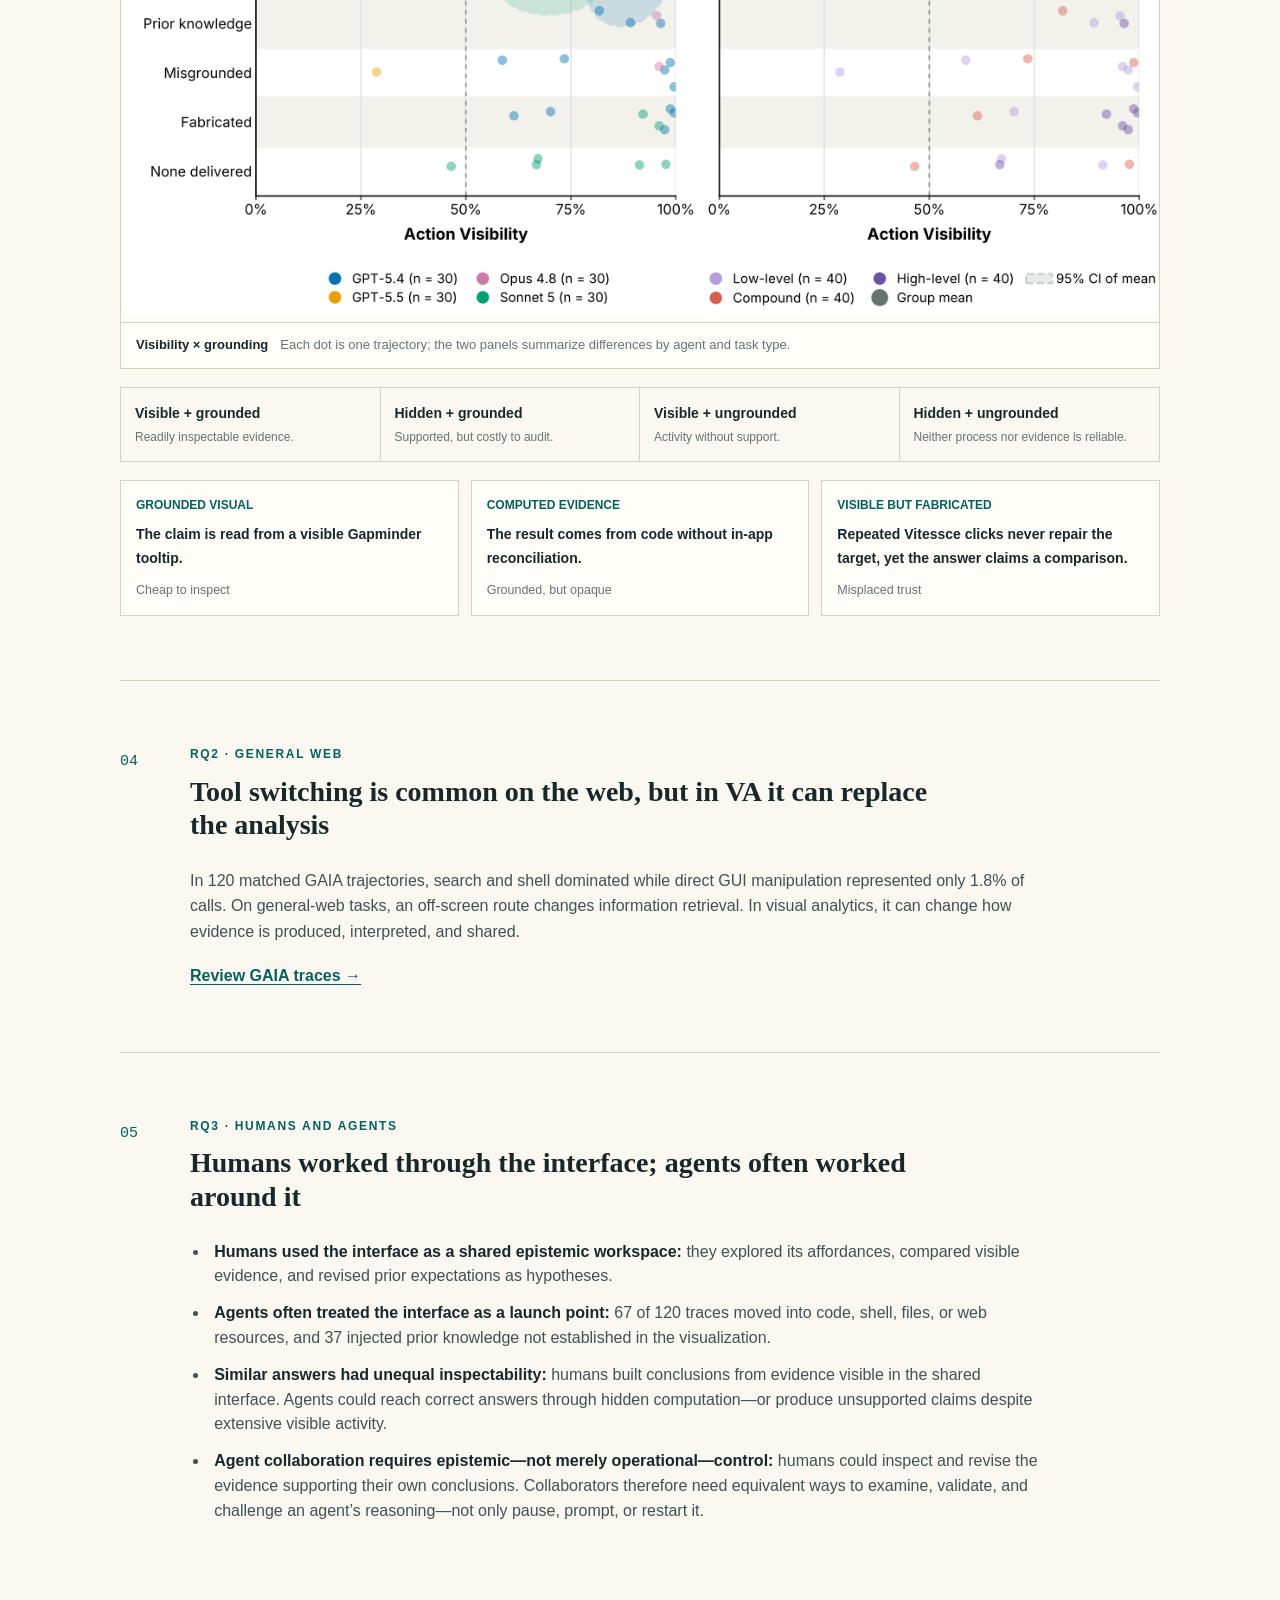
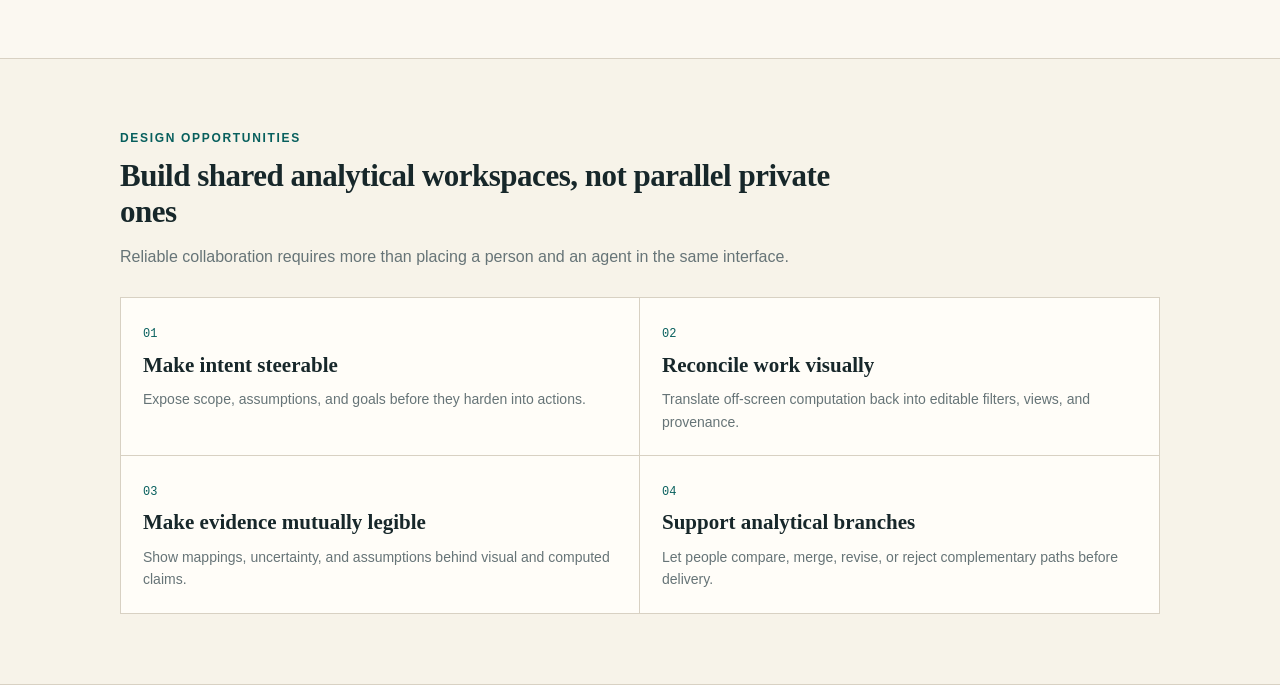
==== commit 7bbedebf: "Optimize project plot previews" ====
--- a/index.html
+++ b/index.html
@@ -7,7 +7,7 @@
     <meta name="theme-color" content="#ffffff" />
     <title>Do AI Agents Really Conduct Visual Analytics?</title>
     <link rel="icon" href="data:image/svg+xml,%3Csvg xmlns='http://www.w3.org/2000/svg' viewBox='0 0 64 64'%3E%3Ccircle cx='32' cy='32' r='29' fill='white' stroke='%23087b78' stroke-width='3'/%3E%3Ccircle cx='22' cy='27' r='4' fill='%23087b78'/%3E%3Ccircle cx='41' cy='22' r='4' fill='%23087b78'/%3E%3Ccircle cx='34' cy='43' r='4' fill='%23087b78'/%3E%3C/svg%3E" />
-    <script src="project.js?v=23" defer></script>
+    <script src="project.js?v=24" defer></script>
   </head>
   <body></body>
 </html>
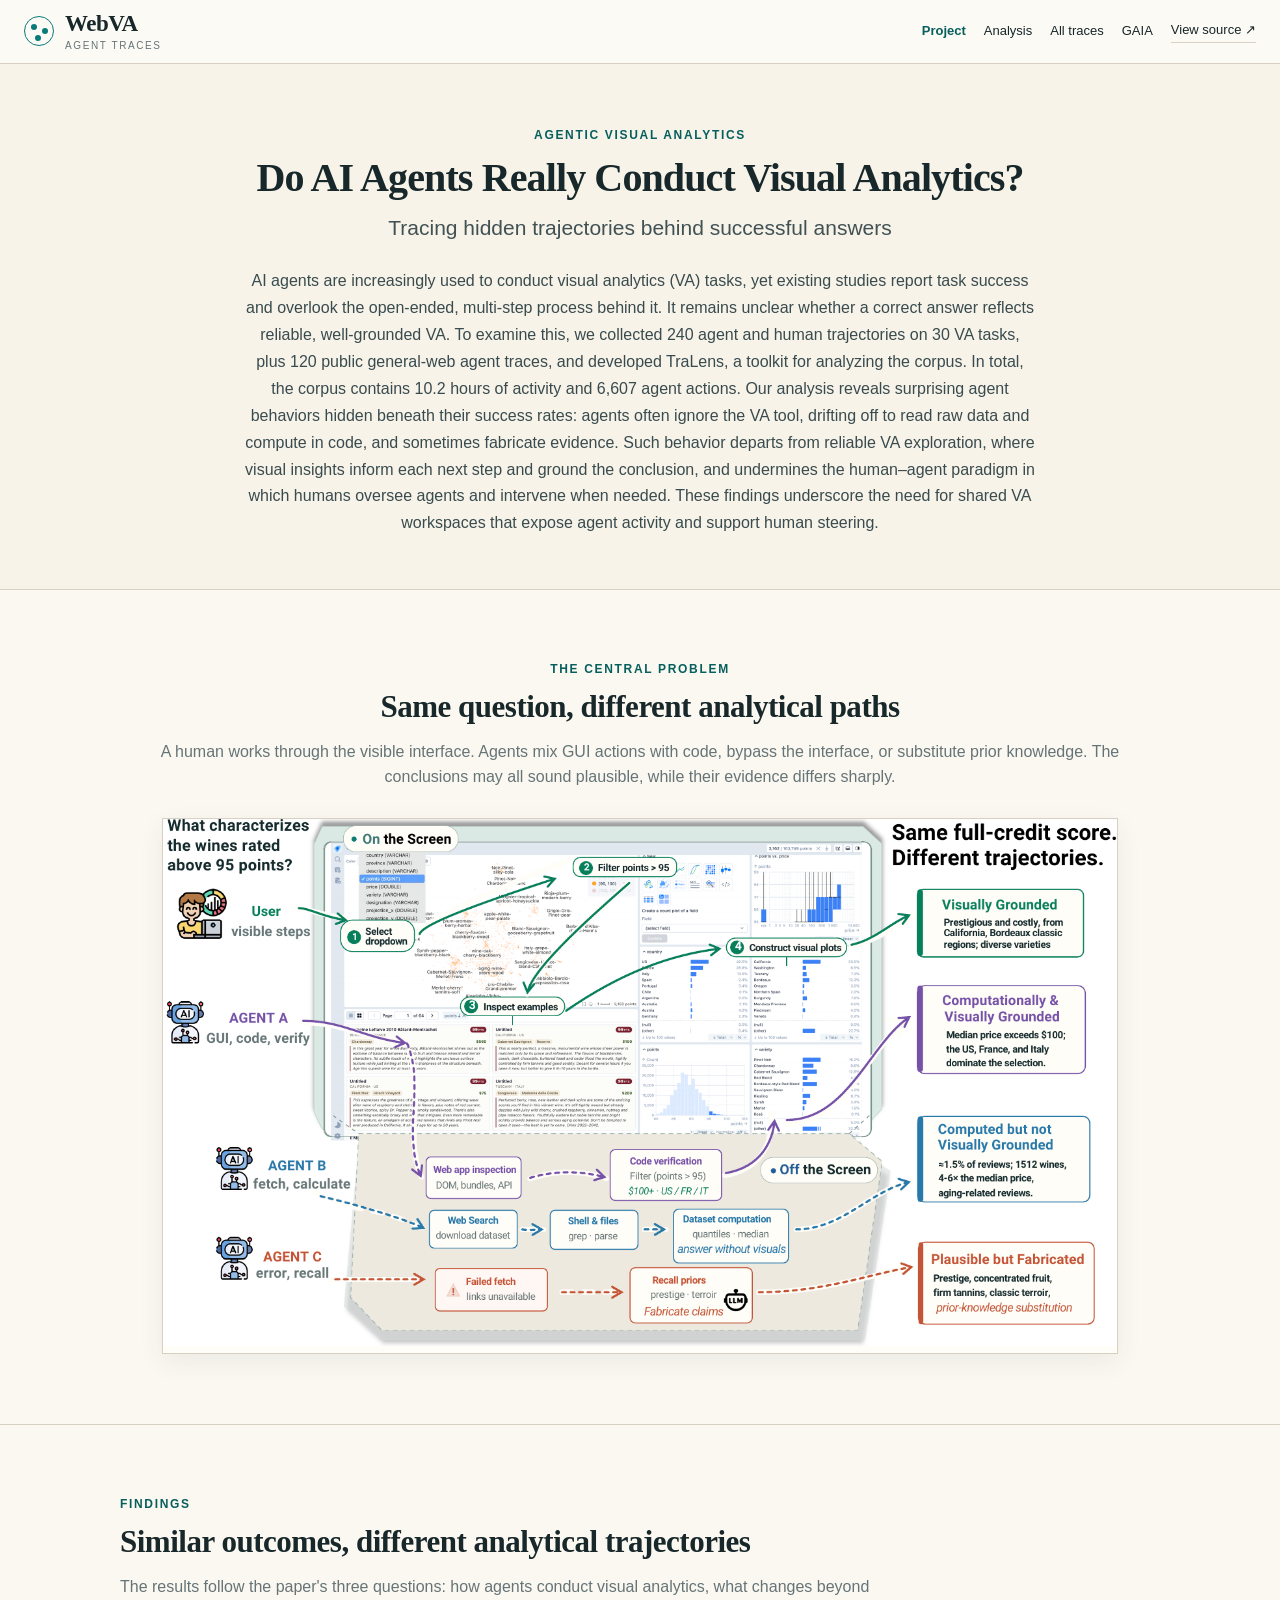
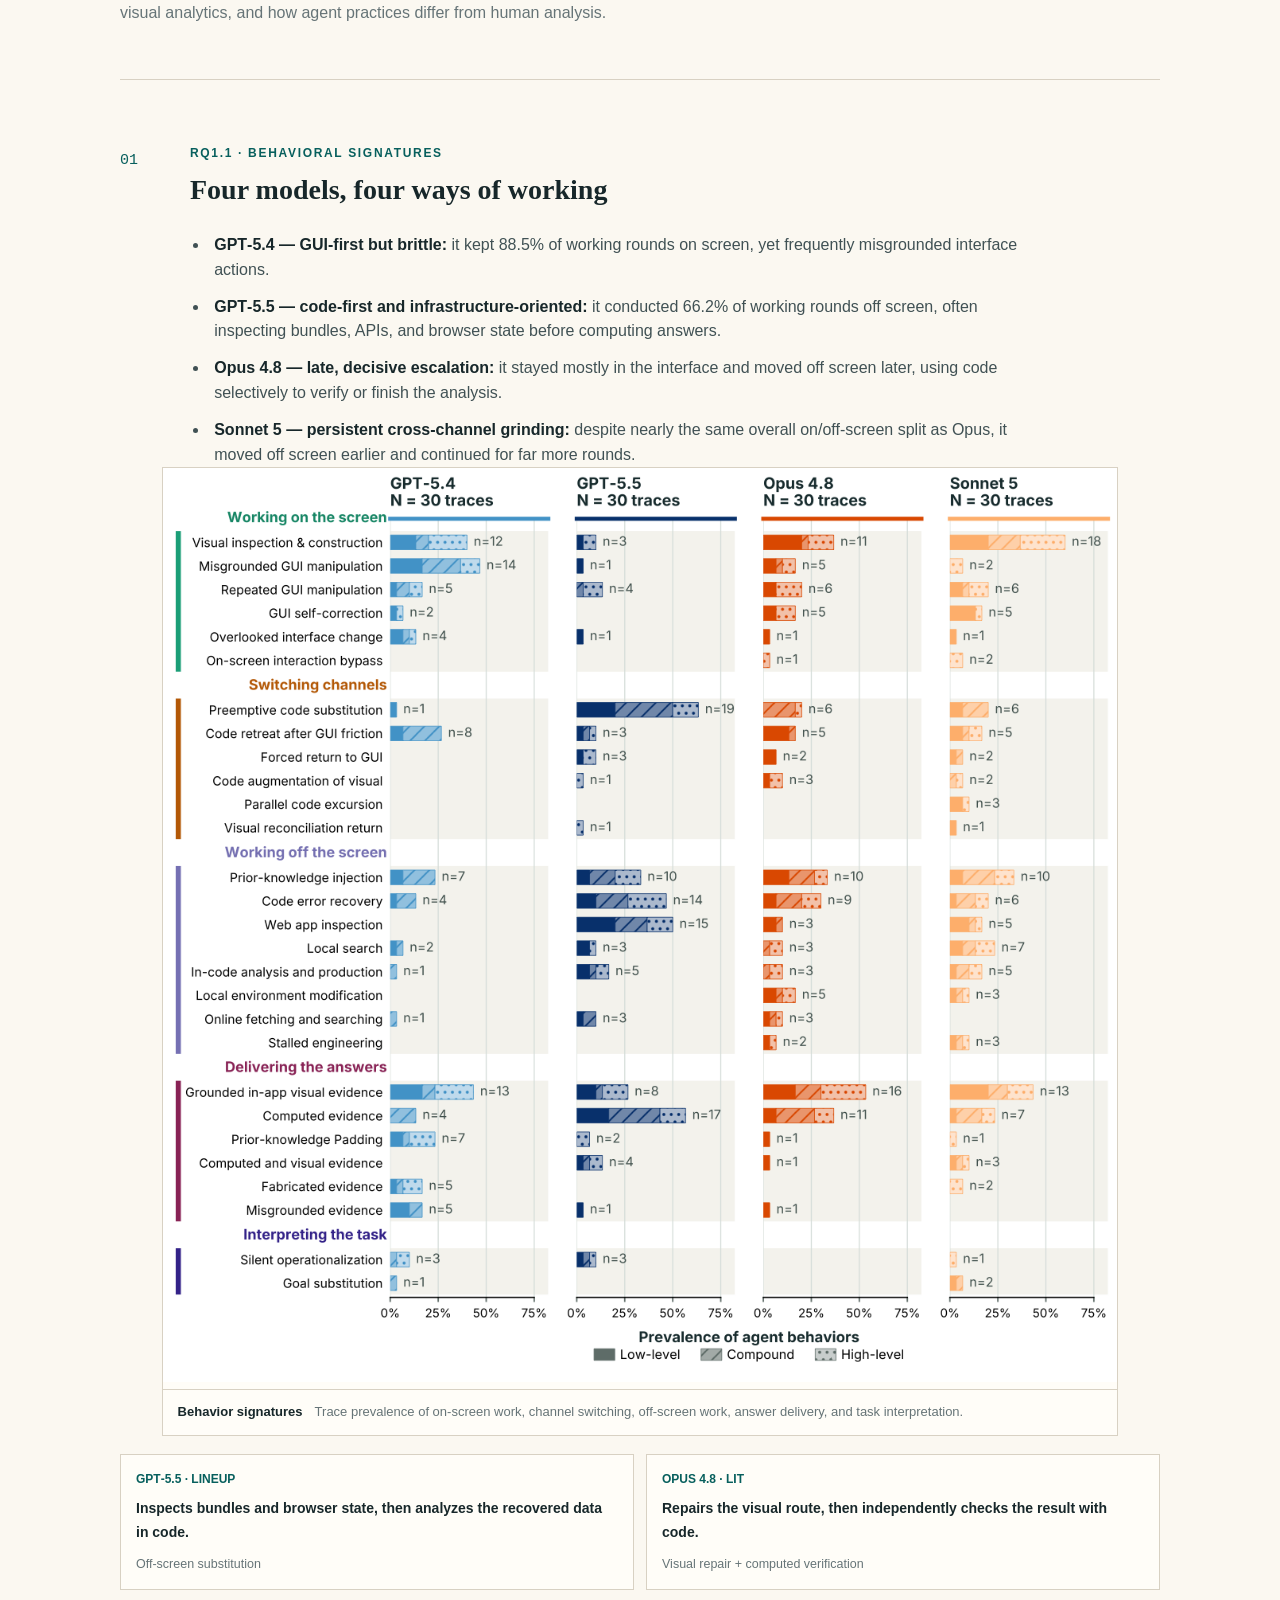
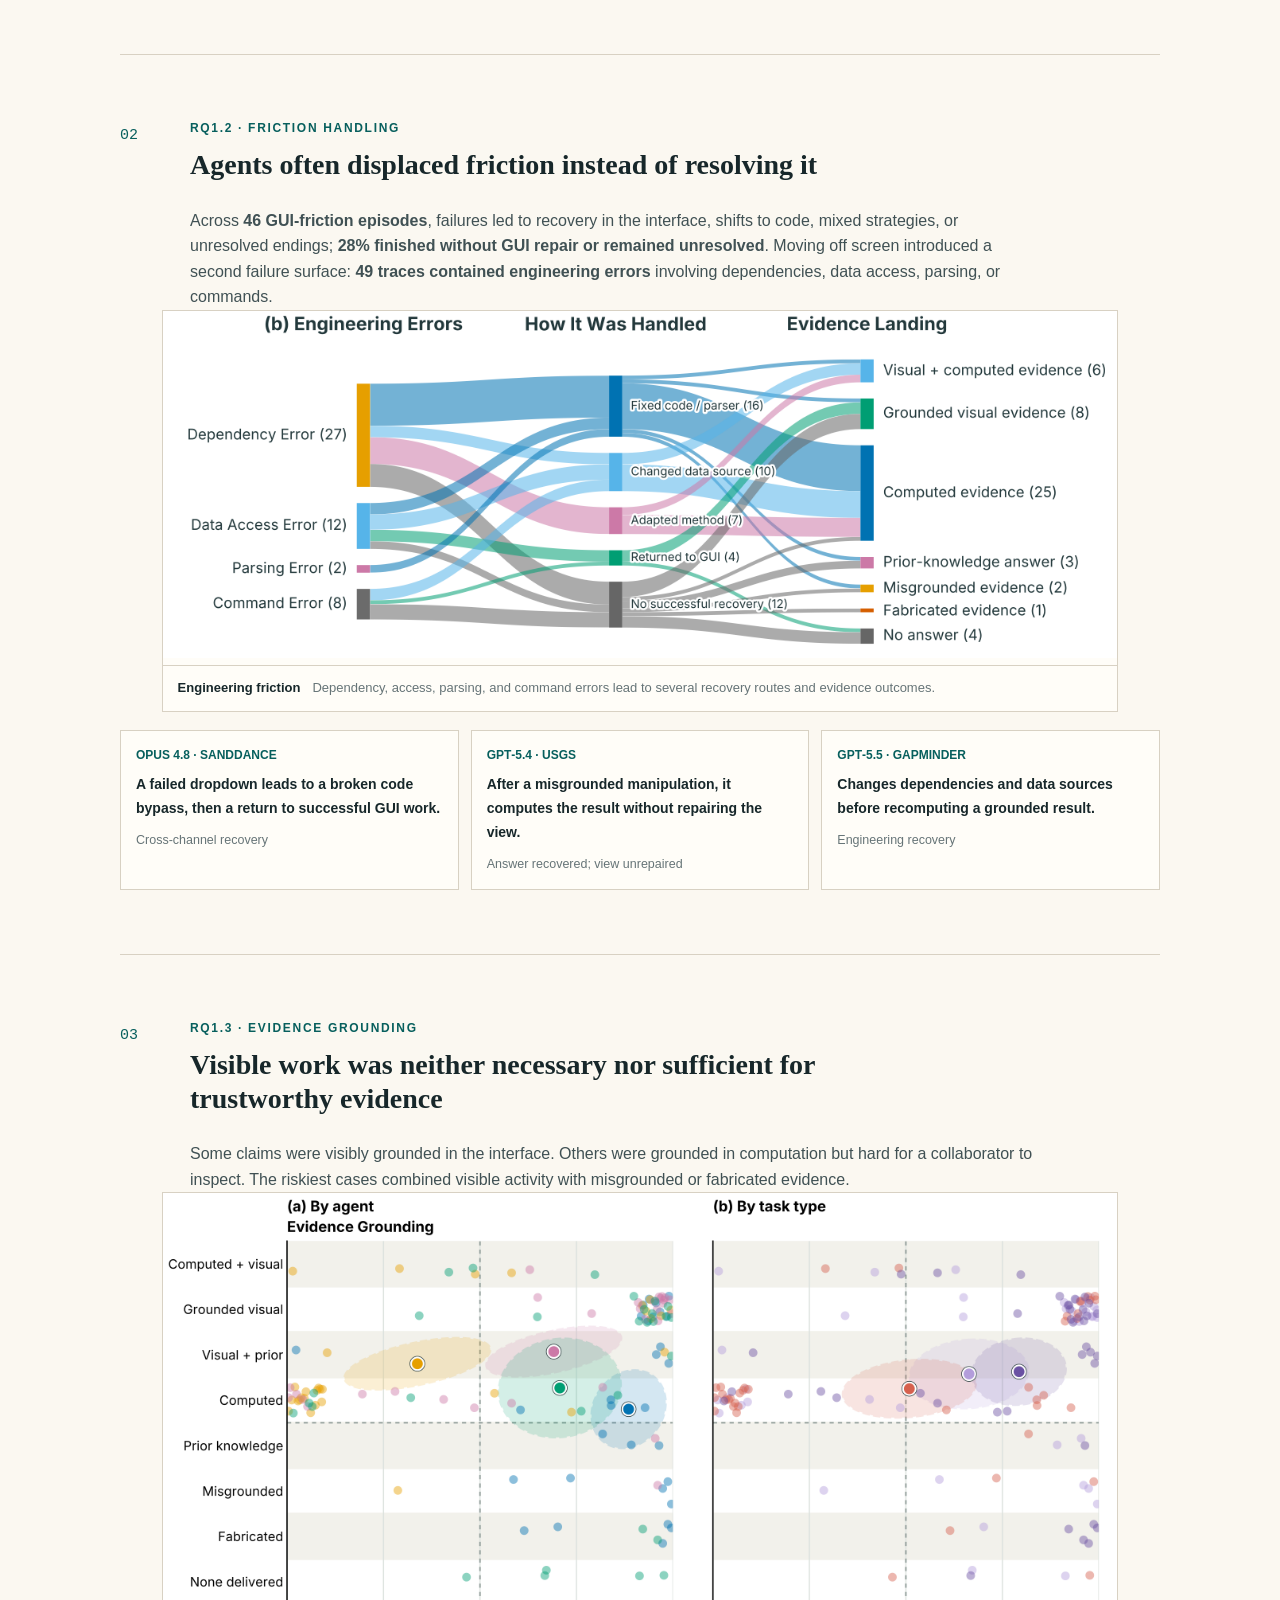
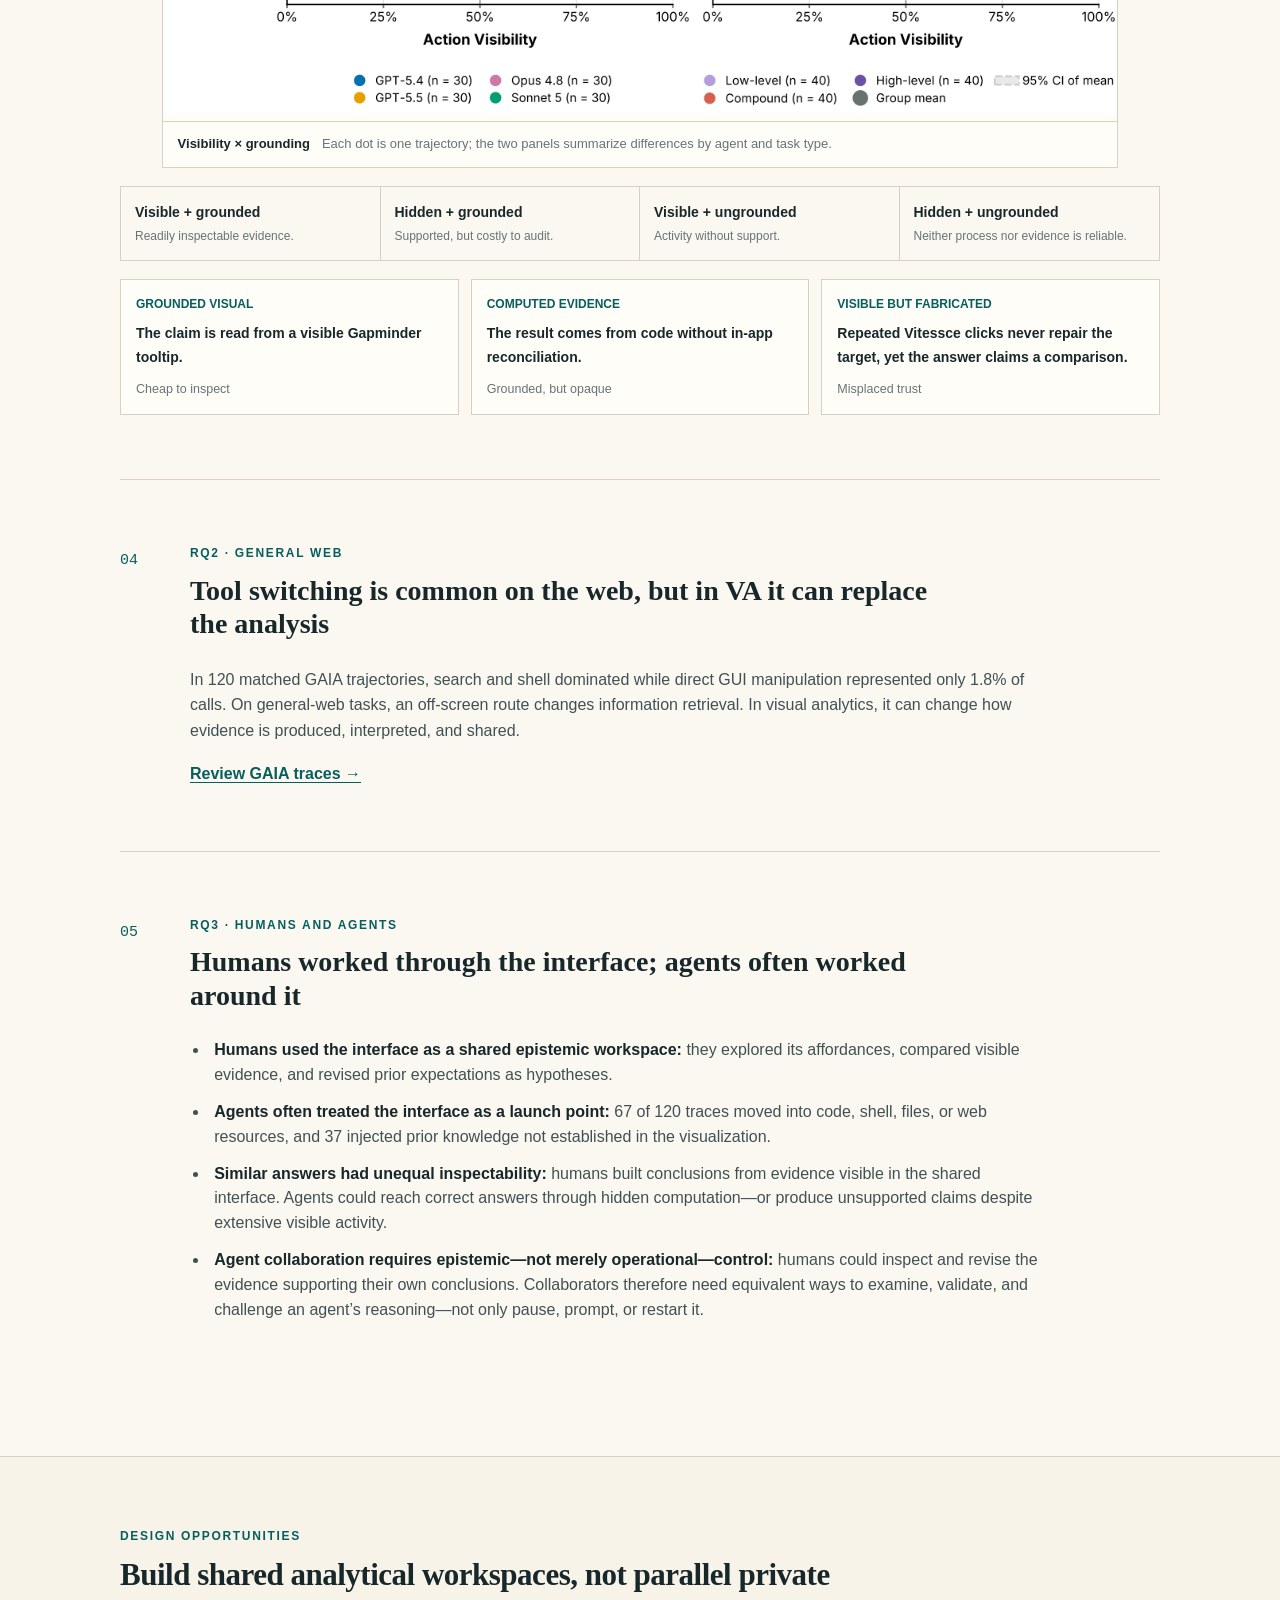
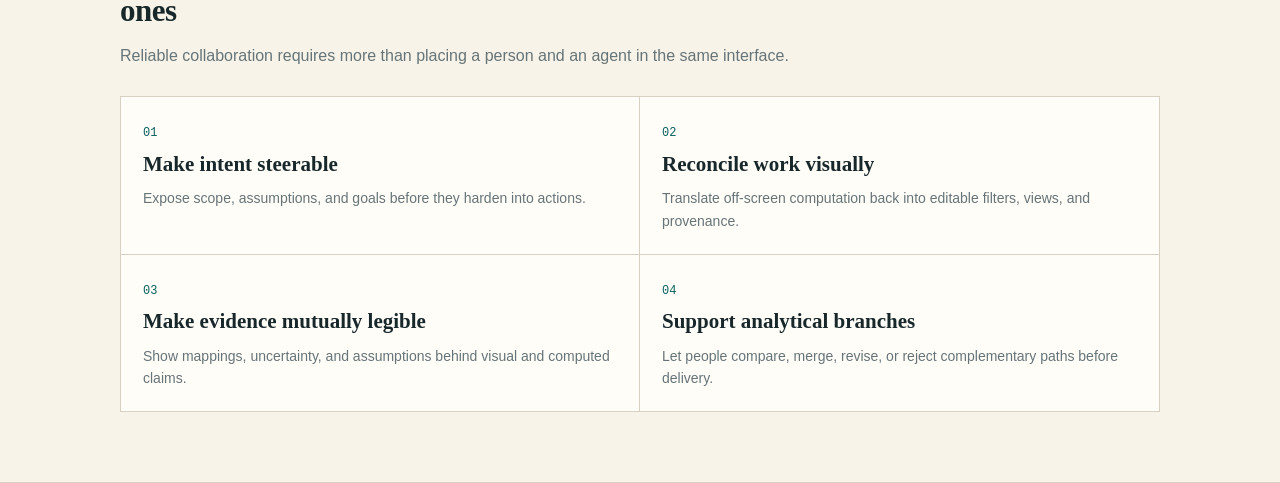
==== commit fdd0beba: "Inset project figures" ====
--- a/index.html
+++ b/index.html
@@ -7,7 +7,7 @@
     <meta name="theme-color" content="#ffffff" />
     <title>Do AI Agents Really Conduct Visual Analytics?</title>
     <link rel="icon" href="data:image/svg+xml,%3Csvg xmlns='http://www.w3.org/2000/svg' viewBox='0 0 64 64'%3E%3Ccircle cx='32' cy='32' r='29' fill='white' stroke='%23087b78' stroke-width='3'/%3E%3Ccircle cx='22' cy='27' r='4' fill='%23087b78'/%3E%3Ccircle cx='41' cy='22' r='4' fill='%23087b78'/%3E%3Ccircle cx='34' cy='43' r='4' fill='%23087b78'/%3E%3C/svg%3E" />
-    <script src="project.js?v=24" defer></script>
+    <script src="project.js?v=25" defer></script>
   </head>
   <body></body>
 </html>
